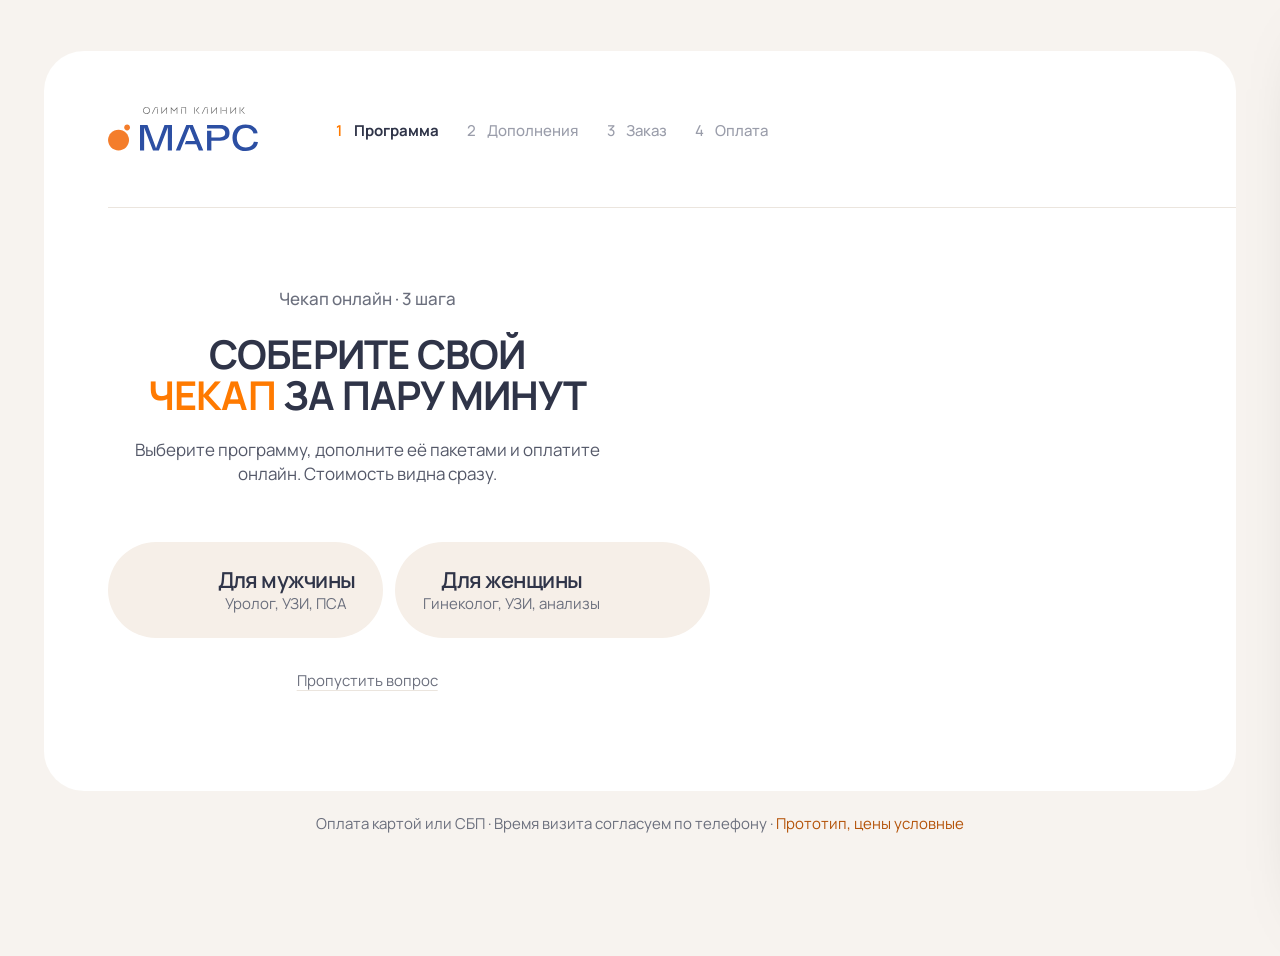
==== index.html @ d8d96d81 "Widen gap before the order block on later steps Co-Authored-By: Claude Opus 5.5 <noreply@anthropic.c" ====
<!doctype html>
<html lang="ru">
<head>
<meta charset="utf-8">
<meta name="viewport" content="width=device-width, initial-scale=1, viewport-fit=cover">
<title>Конструктор чекапа · v2</title>
<link rel="icon" type="image/png" sizes="96x96" href="[data-uri]">
<link rel="preconnect" href="https://fonts.googleapis.com">
<link rel="stylesheet" href="https://fonts.googleapis.com/css2?family=Manrope:wght@400;500;600;700;800&family=JetBrains+Mono:wght@400;600&display=swap">
<style>
/* v2 — по макету Figma «Mars clinic» (node 2-894): кремовый фон, белые карточки, navy-остров заказа, оранжевый акцент.
   Всё выровнено по одной сетке: общий левый край у заголовка, карточек и логотипа; общая ось у текста и кнопок на интро. */
:root{
  --bg:#f7f3ef; --card:#ffffff; --cream:#f6efe8; --cream-2:#efe6dc;
  --hover-shadow:0 30px 70px -18px rgba(150,96,52,.14),0 8px 24px -12px rgba(150,96,52,.08);
  --ink:#2f3448; --muted:#6b6f7d; --faint:#9a9daa; --line:#ebe5de;
  --navy:#203f8c; --navy-2:#18326f; --blue:#2c4fa3;
  --orange:#ff7a00; --orange-2:#ff9230;
  --ok:#00a69c; --ok-soft:#e5f6f5; --warn:#b45309; --warn-soft:#fff1e5; --err:#e84355;
  --f-ui:Gilroy,"Manrope",system-ui,-apple-system,"Segoe UI",Roboto,sans-serif;
  --f-mono:"JetBrains Mono",ui-monospace,Menlo,monospace;
  --gut:clamp(16px,3.4vw,56px);   /* внешнее поле страницы */
  --pad:clamp(20px,2.4vw,40px);   /* внутреннее поле карточек */
  --gap:18px;                     /* расстояние между карточками */
  --r:28px; --r-lg:40px;
  --spring:cubic-bezier(.32,1.42,.52,1); --ease:cubic-bezier(.2,.8,.2,1);
  color-scheme:light;
}
*{box-sizing:border-box}
html,body{margin:0}
body{background:var(--bg);color:var(--ink);font-family:var(--f-ui);font-size:16px;line-height:1.5;-webkit-font-smoothing:antialiased}
button{font:inherit;color:inherit;cursor:pointer}
:focus-visible{outline:2px solid var(--orange);outline-offset:2px}
h1,h2,h3,h4{margin:0;text-wrap:balance}
.mono{font-variant-numeric:tabular-nums;font-weight:600}

.wrap{max-width:calc(1600px + 2 * var(--gut));margin:0 auto;padding:clamp(28px,4vw,72px) max(var(--gut),env(safe-area-inset-right,0px)) 120px max(var(--gut),env(safe-area-inset-left,0px))}

/* ---------- logo ---------- */
.logo{display:inline-flex;flex-direction:column;gap:6px;width:150px;flex:none}
.logo-word{width:102px;margin-left:35px;display:block}
.logo-mars{width:150px;display:block}
.logo .lw{fill:#595959}.logo .lb{fill:var(--blue)}

/* ---------- stepper ---------- */
.stepper{display:flex;align-items:center;gap:6px;flex-wrap:wrap}
.st{display:flex;align-items:center;gap:10px;height:40px;padding:0 16px;border-radius:999px;font-size:15px;color:var(--faint);font-weight:500;white-space:nowrap;transition:background .3s,color .3s}
.st b{font-weight:500;min-width:10px;text-align:center;display:grid;place-items:center}
.st b svg{width:13px;height:13px;color:var(--ok)}
.st.done{color:var(--muted)}
.st.cur{color:var(--ink);font-weight:700;background:var(--card)}
.st.cur b{color:var(--orange);font-weight:600}

/* ---------- page head (шаги 1–4) ---------- */
.phead{display:grid;grid-template-columns:minmax(0,1fr) auto;align-items:center;gap:20px 32px;margin-bottom:clamp(28px,3.4vw,64px)}
.phead h2{font-size:clamp(28px,2.6vw,42px);line-height:1.1;font-weight:700;letter-spacing:-.03em}
.phead p{margin:10px 0 0;color:var(--muted);font-size:17px}
.page-foot{margin-top:clamp(40px,4vw,72px)}
body.intro #flowHead,body.intro .page-foot{display:none}
@media (max-width:860px){ .phead{grid-template-columns:minmax(0,1fr)} .phead .stepper{order:-1;position:relative;flex-wrap:nowrap;overflow-x:auto;scrollbar-width:none;-webkit-overflow-scrolling:touch;margin-inline:calc(-1 * var(--gut));padding-inline:var(--gut)} .phead .stepper::-webkit-scrollbar{display:none} .phead .st{flex:none} }

/* ---------- layout ---------- */
.grid{display:grid;grid-template-columns:minmax(0,1fr) clamp(330px,24vw,413px);gap:var(--gap);align-items:stretch}
@media (min-width:1101px){ body:not(.s1) .grid{column-gap:clamp(40px,3.4vw,64px)} }
.grid.solo{grid-template-columns:minmax(0,1fr)}
.grid.solo .aside{display:none}
.stage{min-width:0}
.view{animation:viewIn .5s var(--ease) both}
@keyframes viewIn{from{opacity:0;transform:translateY(10px);filter:blur(6px)}to{opacity:1;transform:none;filter:none}}
@media (max-width:1100px){ .grid{grid-template-columns:minmax(0,1fr)} .aside{display:none} }

/* ================= INTRO ================= */
.hero{position:relative;background:var(--card);border-radius:var(--r-lg);min-height:clamp(620px,calc(100svh - 160px),800px);display:grid;grid-template-rows:auto 1fr;isolation:isolate}
.hero-head{position:relative;z-index:1;display:flex;align-items:center;gap:clamp(32px,5vw,96px);padding:56px var(--pad-x) 52px;--pad-x:clamp(24px,5vw,80px)}
.hero-head::after{content:"";position:absolute;left:var(--pad-x);right:0;bottom:0;height:1px;background:var(--line)}
.hero-head .stepper{gap:4px}
.hero-head .st{padding:0 12px;height:34px}
.hero-head .st.cur{background:none}
.hero-body{position:relative;z-index:3;display:grid;grid-template-columns:minmax(0,46%) 1fr;padding:0 0 0 clamp(24px,5vw,80px)}
.hero-copy{display:flex;flex-direction:column;align-items:center;justify-content:center;text-align:center;gap:22px;padding:48px 0 64px}
.eyebrow{color:var(--muted);font-size:17px;font-weight:500}
.h1{font-size:clamp(34px,3.1vw,54px);line-height:1.04;font-weight:700;letter-spacing:-.02em;text-transform:uppercase}
.h1 em{font-style:normal;color:var(--orange)}
.lead{margin:0;color:var(--ink);opacity:.82;font-size:clamp(17px,1.2vw,21px);line-height:1.4;max-width:30em}
.pick{display:grid;grid-template-columns:1fr 1fr;gap:12px;width:100%;max-width:672px;margin-top:34px}
.who-btn{position:relative;height:96px;border:0;border-radius:999px;background:var(--cream);display:grid;align-items:center;overflow:visible;isolation:isolate;transition:background .3s var(--ease),transform .45s var(--spring),box-shadow .3s}
.who-btn .t{display:flex;flex-direction:column;align-items:center;line-height:1.2}
.who-btn .t b{font-size:22px;font-weight:600;letter-spacing:-.025em;line-height:25px;white-space:nowrap}
.who-btn .t small{font-size:15px;color:var(--muted);margin-top:2px;white-space:nowrap}
/* иконка одного размера и на одной высоте в обеих кнопках, зеркально по краям */
.who-btn .icw{position:absolute;inset:0;overflow:hidden;border-radius:inherit;pointer-events:none;z-index:1}
.who-btn .ic{position:absolute;display:flex;align-items:center;justify-content:center;pointer-events:none;z-index:1;transition:transform .5s var(--spring)}
.who-btn .rot{flex:none;display:block}
.who-btn .crop{display:block;position:relative;overflow:hidden}
.who-btn .crop img{position:absolute;max-width:none;display:block}
/* геометрия 1:1 из Figma (кнопка 330×96) */
.who-m .ic{left:-10px;top:9px;width:127.47px;height:153.63px}
.who-m .rot{transform:rotate(-11.18deg)}
.who-m .crop{width:103px;height:136.25px}
.who-m .crop img{left:-44.49%;top:-21.09%;width:185.07%;height:139.91%}
.who-f .ic{right:8.6px;top:-55px;width:118.4px;height:146.64px}
.who-f .rot{transform:rotate(-20.31deg)}
.who-f .crop{width:79.23px;height:127.04px}
.who-f .crop img{inset:0;width:100%;height:100%}
.who-m{grid-template-columns:110px 1fr;padding:0 28px 0 0}

.who-m .t{grid-column:2}
.who-f{grid-template-columns:1fr 110px;padding:0 0 0 28px}

.who-f .t{grid-column:1}
.who-btn:hover{background:var(--cream-2);transform:translateY(-2px);box-shadow:var(--hover-shadow)}
.who-m:hover .ic{transform:translateY(-4px) rotate(6deg)}
.who-f:hover .ic{transform:translateY(-4px) rotate(-6deg)}
.who-btn:active{transform:scale(.98)}
.skip{margin-top:6px;background:none;border:0;color:var(--muted);font-size:15px;text-decoration:underline;text-decoration-color:var(--line);text-underline-offset:4px;padding:4px}
.skip:hover{color:var(--ink)}
/* фото: прижато к правому и нижнему краю карточки, голова выходит за верхний край */
.hero-ph{position:absolute;z-index:2;right:0;bottom:0;top:-16%;width:57%;overflow:hidden;border-bottom-right-radius:var(--r-lg);pointer-events:none}
.hero-ph img{position:absolute;right:0;bottom:-2%;width:100%;max-width:none;aspect-ratio:1;object-fit:cover;object-position:right bottom}
.hero-facts{margin:22px 0 0;text-align:center;color:var(--muted);font-size:15px}
.hero-facts .pr{color:var(--warn)}
@media (max-width:1100px){
  .hero{min-height:0;grid-template-rows:auto auto auto;margin-top:0}
  .hero-head{flex-wrap:wrap;gap:16px 32px;padding-block:32px 28px}
  .hero-body{grid-template-columns:minmax(0,1fr);padding:0 clamp(16px,4vw,48px)}
  .hero-copy{padding:36px 0 32px}
  .hero-ph{position:relative;top:auto;width:100%;height:auto;margin-top:calc(min(100%,640px) * -.085);display:flex;justify-content:center;border-radius:0 0 var(--r-lg) var(--r-lg)}
  .hero-ph img{position:static;display:block;width:min(100%,640px)}
}
@media (max-width:640px){
  .hero{border-radius:28px}
  .hero-head{justify-content:center}
  .hero-head .stepper{display:none}
  .hero-head::after{right:var(--pad-x)}
  .pick{grid-template-columns:1fr;margin-top:18px}
  .who-btn{height:80px}
  .who-m{grid-template-columns:90px 1fr}.who-f{grid-template-columns:1fr 90px}
}

/* ================= PROGRAMS ================= */
/* subgrid: название, цена, шкала, счётчики, список и ссылка стоят на одной линии во всех трёх карточках */
.cards{display:grid;grid-template-columns:repeat(3,minmax(0,1fr));column-gap:var(--gap);row-gap:0}
.pcard{position:relative;grid-row:span 6;display:grid;grid-template-rows:subgrid;background:var(--card);border-radius:var(--r);padding:var(--pad);border:2px solid transparent;cursor:pointer;transition:border-color .25s,box-shadow .3s,transform .4s var(--spring)}
.pcard:hover{box-shadow:var(--hover-shadow)}
.pcard.sel{border-color:var(--navy)}
.pcard h3{font-size:24px;font-weight:700;letter-spacing:-.02em;line-height:1.2}
.pcard .desc{margin:6px 0 0;color:var(--muted);font-size:15px;line-height:1.5}
.price{padding-top:30px;font-variant-numeric:tabular-nums;font-weight:700;font-size:clamp(28px,2.1vw,36px);letter-spacing:-.02em;line-height:1.1;align-self:end}
.meter{margin-top:18px;height:2px;background:var(--line);border-radius:2px;overflow:hidden}
.meter i{display:block;height:100%;background:var(--orange);transition:width .8s var(--spring)}
.counts{margin:16px 0 0;color:var(--muted);font-size:15px}
.counts b{color:var(--ink);font-weight:700}
.hl{list-style:none;margin:26px 0 0;padding:22px 0 0;border-top:1px dashed var(--line);display:grid;gap:8px;align-content:start;font-size:15.5px}
.hl .plus{color:var(--muted);font-size:14px}
/* вход карточек программ: текст со стаггером, линия рисуется слева направо; только при переходе на шаг (.view) */
@media (prefers-reduced-motion:no-preference){
  .view .pcard{--c:0}
  .view .pcard:nth-child(2){--c:1}
  .view .pcard:nth-child(3){--c:2}
  .view .pcard .p-top{--d:0}
  .view .pcard .price{--d:1}
  .view .pcard .meter{--d:2}
  .view .pcard .counts{--d:4}
  .view .pcard .hl{--d:5}
  .view .pcard .hl li:nth-child(1){--d:6}
  .view .pcard .hl li:nth-child(2){--d:7}
  .view .pcard .hl li:nth-child(3){--d:8}
  .view .pcard .hl li:nth-child(4){--d:9}
  .view .pcard .hl li:nth-child(5){--d:10}
  .view .pcard .hl li:nth-child(6){--d:11}
  .view .pcard .p-link{--d:12}
  .view .pcard :is(.p-top,.price,.counts,.hl li,.p-link){animation:cardText .55s var(--ease) backwards;animation-delay:calc(140ms + var(--c) * 100ms + var(--d) * 55ms)}
  .view .pcard .meter{animation:lineScan .9s cubic-bezier(.65,0,.2,1) backwards;animation-delay:calc(140ms + var(--c) * 100ms + var(--d) * 55ms)}
  .view .pcard .hl{animation:hlLine .5s linear backwards;animation-delay:calc(140ms + var(--c) * 100ms + var(--d) * 55ms)}
}
@media (prefers-reduced-motion:no-preference) and (max-width:860px){ .view .pcard:nth-child(n){--c:0} }
@keyframes cardText{from{opacity:0;transform:translateY(8px)}}
@keyframes lineScan{from{clip-path:inset(0 100% 0 0)}to{clip-path:inset(0 0 0 0)}}
@keyframes hlLine{from{border-top-color:transparent}}
.p-link{justify-self:start;margin-top:26px;display:inline-flex;align-items:center;gap:10px;border:0;background:none;padding:4px 0;font-size:16px;font-weight:700;color:var(--blue)}
.p-link svg{width:18px;height:18px;transition:transform .35s var(--spring)}
.p-link:hover svg{transform:translateX(4px)}
@media (max-width:860px){ .cards{grid-template-columns:minmax(0,1fr);row-gap:var(--gap)} .pcard{grid-row:auto;grid-template-rows:none} }

/* ---------- compare (мобильная версия) ---------- */
.compare{margin-top:var(--gap);background:var(--card);border-radius:var(--r);overflow:hidden}
.compare summary{list-style:none;cursor:pointer;padding:18px var(--pad);display:flex;justify-content:space-between;align-items:center;font-weight:700}
.compare summary::-webkit-details-marker{display:none}
.compare summary svg{width:18px;height:18px;transition:transform .3s var(--ease)}
.compare[open] summary svg{transform:rotate(180deg)}
.cmp-tools,.cmp-toggle{padding:0 var(--pad) 12px;display:flex;gap:8px;align-items:center;font-size:15px;color:var(--muted)}
.cmp-toggle{padding:0;margin:14px 0}
.tbl-wrap{overflow:auto;max-height:520px;border-top:1px solid var(--line)}
.sheet-tbl{max-height:none;border:0}
table{border-collapse:collapse;width:100%;font-size:15px;min-width:520px}
th,td{padding:9px 12px;border-bottom:1px solid var(--line);text-align:center}
th:first-child,td:first-child{text-align:left}
thead th{position:sticky;top:0;background:var(--card);z-index:1;font-weight:700}
td.g{background:var(--bg);font-weight:700;font-size:12.5px;letter-spacing:.08em;text-transform:uppercase;color:var(--muted)}
.yes{color:var(--ok)}.no{color:var(--line)}.yes svg{width:16px;height:16px}
@media (min-width:1101px){ #cmp{display:none} }

/* ---------- buttons ---------- */
.btn{display:inline-flex;align-items:center;justify-content:center;gap:10px;white-space:nowrap;border-radius:999px;border:1px solid var(--line);background:var(--card);color:var(--ink);padding:12px 20px;font-weight:600;font-size:16px;transition:transform .3s var(--spring),background .2s,opacity .2s,border-color .2s}
.btn:active{transform:scale(.97)}
.btn svg{width:16px;height:16px}
.btn-dark{background:var(--orange);border-color:var(--orange);color:#fff}
.btn-dark:hover{background:var(--orange-2);border-color:var(--orange-2)}
.btn-lg{padding:8px 8px 8px 28px;min-height:64px;font-size:17px;justify-content:space-between}
.btn-lg svg{width:34px;height:34px;padding:9px;border-radius:50%;background:rgba(255,255,255,.2)}
.btn-ghost{background:transparent;border-color:transparent;color:var(--muted)}
.btn[disabled],.btn[disabled]:hover,.btn[aria-disabled="true"],.btn[aria-disabled="true"]:hover{background:var(--line);border-color:var(--line);color:var(--faint);cursor:not-allowed;transform:none;box-shadow:none}
.btn-lg[disabled] svg,.btn-lg[aria-disabled="true"] svg{background:rgba(47,52,72,.07)}
.nav-hint{display:flex;align-items:flex-start;gap:10px;margin:28px 0 -12px;font-size:15px;font-weight:600;line-height:1.35;color:var(--ink)}
.nav-hint::before{content:"!";flex:none;width:20px;height:20px;border-radius:50%;background:var(--orange);color:#fff;font-size:13px;font-weight:700;line-height:1;display:grid;place-items:center}
.nav{display:flex;justify-content:space-between;align-items:center;gap:10px;margin-top:28px;flex-wrap:wrap}
.nav .hint{color:var(--muted);font-size:15px}
.nav.docked{display:none}

/* ================= ISLAND (Ваш заказ) ================= */
.aside{min-width:0}
.aside-in{transition:top .42s cubic-bezier(.2,.8,.2,1);position:sticky;top:20px;display:flex;flex-direction:column;gap:var(--gap)}
body.s1 .aside-in{height:100%}
.aside-note:empty{display:none}
.aside-note .resolve{margin-top:0}
.island{position:relative;display:flex;flex-direction:column;background:linear-gradient(170deg,#24479a,var(--navy) 55%,var(--navy-2));color:#fff;border-radius:var(--r);padding:var(--pad) 0 0;min-height:100%;overflow:hidden}
body:not(.s1) .island{min-height:0}
.island > *{padding-inline:var(--pad)}
.island h4{font-size:14px;letter-spacing:.08em;text-transform:uppercase;font-weight:700;color:rgba(255,255,255,.88);display:flex;justify-content:space-between;margin-bottom:16px}
.island h4 span:last-child{color:rgba(255,255,255,.55);letter-spacing:0;text-transform:none;font-weight:500}
.lines{display:grid;gap:0;position:relative}
.line{display:flex;justify-content:space-between;gap:12px;padding:12px 0;border-bottom:1px solid rgba(255,255,255,.1);font-size:15.5px}
.line small{display:block;color:rgba(255,255,255,.6);font-size:13.5px}
.line .mono{white-space:nowrap}
@keyframes lineIn{from{opacity:0;transform:translateY(8px) scale(.97);filter:blur(4px)}to{opacity:1;transform:none;filter:none}}
.empty{background:rgba(255,255,255,.12);border-radius:14px;padding:14px 16px;font-size:15.5px;line-height:1.5}
.total{display:flex;justify-content:space-between;align-items:center;margin-top:26px}
.total>span:first-child{color:rgba(255,255,255,.7);font-size:15px}
.total .roll{font-size:32px}
.isl-note{margin-top:22px;font-size:13.5px;color:rgba(255,255,255,.66);line-height:1.5}
.isl-sp{flex:1;min-height:32px}
.isl-actions{display:grid;grid-template-columns:auto 1fr;gap:20px;padding-bottom:var(--pad)}
.isl-actions:empty{display:none}
.isl-hint:empty{display:none}
.isl-hint,.isl-actions{position:relative}
.isl-hint .nav-hint{margin:0 0 18px;color:#fff}
.isl-actions .btn[disabled],.isl-actions .btn[disabled]:hover,.isl-actions .btn[aria-disabled="true"],.isl-actions .btn[aria-disabled="true"]:hover{background:rgba(255,255,255,.12);border-color:transparent;color:rgba(255,255,255,.55)}
.isl-actions .btn[disabled] svg,.isl-actions .btn[aria-disabled="true"] svg{background:rgba(255,255,255,.1)}
.isl-actions .btn{min-height:64px}
.isl-actions .btn-ghost{grid-column:1;grid-row:1;border:1px solid rgba(255,255,255,.4);color:#fff;padding:0 24px}
.isl-actions .btn-ghost:hover{background:rgba(255,255,255,.08)}
.isl-actions .btn-dark{grid-column:2;grid-row:1;padding:8px 10px 8px 30px}
.isl-actions .btn-dark:only-child{grid-column:1 / -1}
.isl-foot{border-top:1px solid rgba(255,255,255,.14);padding-block:22px 26px}
.isl-foot:empty{display:none}
.isl-foot button{background:none;border:0;padding:0;color:#fff;font-size:16px;font-weight:500;display:inline-flex;gap:10px;align-items:center}
.isl-foot svg{width:16px;height:16px;transition:transform .35s var(--spring)}
.isl-foot button:hover svg{transform:translateX(4px)}

.roll{display:inline-flex;font-variant-numeric:tabular-nums;font-weight:700;letter-spacing:-.02em;line-height:1}

/* ================= ADDONS ================= */
.levelbar{display:flex;align-items:center;gap:14px;flex-wrap:wrap}
.levelbar .lbl{font-size:15px;color:var(--muted)}
.seg{position:relative;display:inline-grid;grid-auto-flow:column;grid-auto-columns:1fr;background:var(--card);border-radius:999px;padding:4px;max-width:100%}
.seg button{border:0;background:none;padding:9px 18px;border-radius:999px;font-size:15.5px;font-weight:600;color:var(--muted);white-space:nowrap}
.seg-ink{position:absolute;inset:4px;display:grid;grid-auto-flow:column;grid-auto-columns:1fr;background:var(--navy);border-radius:999px;pointer-events:none;transition:clip-path .55s var(--spring)}
.seg-ink span{display:grid;place-items:center;padding:9px 18px;font-size:15.5px;font-weight:600;color:#fff;white-space:nowrap}
@media (max-width:440px){ .seg button,.seg-ink span{padding:8px 10px;font-size:14.5px} }
.block{margin-top:34px}
.block-h{display:flex;justify-content:space-between;align-items:baseline;gap:10px;margin-bottom:14px;flex-wrap:wrap}
.block-h h3{font-size:20px;font-weight:700}
.block-h span{font-size:15px;color:var(--muted)}
.acards{display:grid;grid-template-columns:repeat(auto-fit,minmax(min(100%,240px),1fr));gap:var(--gap)}
.acards.g2{grid-template-columns:repeat(auto-fit,minmax(min(100%,340px),1fr))}
.acard{position:relative;text-align:left;background:var(--card);border:2px solid transparent;border-radius:var(--r);padding:24px;display:flex;flex-direction:column;gap:12px;cursor:pointer;transition:border-color .25s,box-shadow .3s}
.acard:hover{box-shadow:var(--hover-shadow)}
.acard.on{border-color:var(--navy)}
.acard b{font-size:18px;display:block;padding-right:52px}
.acard p{margin:4px 0 0;color:var(--muted);font-size:15px}
.acard .ic{width:44px;height:44px;border-radius:50%;background:var(--cream);display:grid;place-items:center;color:var(--orange)}
.acard .ic svg{width:20px;height:20px}
.acard .foot{display:flex;justify-content:space-between;align-items:center;gap:8px;margin-top:auto;padding-top:8px}
.acard .ap{font-variant-numeric:tabular-nums;font-weight:700;font-size:18px}
.acard .ap.muted{color:var(--muted);font-weight:500;font-size:14px}
.linkish{background:none;border:0;padding:0;color:var(--blue);font-weight:600;font-size:15px}
.linkish:hover{text-decoration:underline;text-underline-offset:3px}
.sw{position:absolute;top:24px;right:24px;width:44px;height:26px;border-radius:999px;background:var(--line);transition:background .25s}
.sw::after{content:"";position:absolute;top:3px;left:3px;width:20px;height:20px;border-radius:50%;background:#fff;box-shadow:0 1px 3px rgba(0,0,0,.25);transition:transform .45s var(--spring)}
.on .sw{background:var(--navy)}.on .sw::after{transform:translateX(18px)}
.radio{position:absolute;top:24px;right:24px;width:24px;height:24px;border-radius:50%;border:1.5px solid var(--line);background:#fff;transition:all .3s var(--spring)}
.on .radio{border:7px solid var(--navy)}
.pcard .radio{top:calc(var(--pad) + 2px);right:var(--pad)}
.pcard.sel .radio{border:7px solid var(--navy)}
.pcard:hover:not(.sel) .radio{border-color:var(--navy)}
.pcard .p-top{padding-right:36px}
.acard.photo{padding:0;overflow:hidden;flex-direction:row;align-items:stretch;gap:0}
.acard.photo .ph{flex:none;width:36%;min-height:200px;position:relative;overflow:hidden;background:radial-gradient(80% 80% at 50% 100%,#fbe0c9,var(--cream))}
.acard.photo .ph img{position:absolute;inset:0;width:100%;height:100%;object-fit:cover;object-position:center 22%;transition:transform .8s var(--ease)}
.acard.photo.on .ph img{transform:scale(1.05)}
.acard.photo .bd{position:relative;display:flex;flex-direction:column;gap:12px;padding:24px;min-width:0;flex:1}
.more{margin-top:12px}
.resolve{margin-top:var(--gap);border-radius:20px;padding:16px 20px;font-size:15.5px;background:var(--card)}
.resolve.pop{animation:viewIn .45s var(--ease) both}
.resolve svg{display:none}
.resolve.bad{background:var(--warn-soft)}
.resolve.flash{animation:resolveFlash 1.5s var(--ease)}
@keyframes resolveFlash{0%{box-shadow:0 0 0 0 rgba(255,122,0,0);background:var(--warn-soft)}18%{box-shadow:0 0 0 4px rgba(255,122,0,.6);background:#ffe0c2}55%{box-shadow:0 0 0 4px rgba(255,122,0,.35);background:#ffe9d4}100%{box-shadow:0 0 0 0 rgba(255,122,0,0);background:var(--warn-soft)}}
.resolve .acts{display:flex;gap:8px;flex-wrap:wrap;margin-top:12px}
.resolve .btn{padding:8px 14px;font-size:15px}

/* ================= ORDER ================= */
.order{display:grid;gap:10px}
.oline{background:var(--card);border-radius:20px}
.oline summary{list-style:none;cursor:pointer;display:flex;justify-content:space-between;gap:12px;padding:18px 24px;align-items:center;font-weight:600}
.oline summary::-webkit-details-marker{display:none}
.oline summary small{display:block;color:var(--muted);font-size:14px;font-weight:400}
.oline .mono{white-space:nowrap}
.oline .b{padding:0 24px 18px;columns:2 220px;column-gap:24px;font-size:15px;color:var(--muted)}
.oline .b div{break-inside:avoid;padding:3px 0}
.sum-row{display:flex;justify-content:space-between;align-items:center;gap:10px;margin-top:14px;flex-wrap:wrap}
.sum-row .price{padding:0}
.form{margin-top:30px;display:grid;grid-template-columns:repeat(3,minmax(0,1fr));gap:var(--gap)}
@media (max-width:760px){ .form{grid-template-columns:minmax(0,1fr)} }
.fld{display:flex;flex-direction:column;gap:8px;font-size:15px;color:var(--muted)}
.fld input{font:inherit;font-size:17px;color:var(--ink);background:var(--card);border:1px solid transparent;border-radius:16px;padding:15px 18px;transition:border-color .2s,box-shadow .2s}
.fld input:focus{outline:none;border-color:var(--navy);box-shadow:0 0 0 4px rgba(32,63,140,.12)}
.fld.err input{border-color:var(--err)}
.fld .e{color:var(--err);font-size:13.5px;min-height:16px}
.consents{display:grid;gap:10px;margin-top:6px;font-size:15.5px;color:var(--muted)}
.consents label{display:flex;gap:10px;align-items:flex-start;cursor:pointer}
.consents input{width:18px;height:18px;accent-color:var(--orange);margin-top:2px;flex:none}
.consents a{color:var(--blue)}
.notice{margin-top:16px;font-size:15px;color:var(--muted)}
.notice svg{display:none}
.pay-btn{width:100%;max-width:560px;margin-top:26px;font-size:18px;font-weight:600}
.pay-btn .pay-ic{width:48px;height:48px;border-radius:50%;background:rgba(255,255,255,.2);display:grid;place-items:center;flex:none;transition:background .3s}
.pay-btn .pay-ic svg{width:20px;height:20px;padding:0;background:none}
.pay-btn.locked{opacity:.55}
.pay-btn.busy{pointer-events:none}
.pay-btn.done{background:var(--ok);border-color:var(--ok)}
.spin{width:20px;height:20px;border-radius:50%;border:2.5px solid rgba(255,255,255,.35);border-top-color:#fff;animation:sp .8s linear infinite}
@keyframes sp{to{transform:rotate(360deg)}}
.shake{animation:shake .4s}
@keyframes shake{20%,60%{transform:translateX(-6px)}40%,80%{transform:translateX(6px)}}

/* ================= RESULT ================= */
.res{display:grid;grid-template-columns:minmax(0,1fr) 320px;gap:30px;align-items:start;background:var(--card);border-radius:var(--r);padding:var(--pad)}
@media (max-width:760px){ .res{grid-template-columns:minmax(0,1fr)} }
.res .h2{font-size:clamp(26px,2.2vw,34px);font-weight:700;letter-spacing:-.02em;line-height:1.15}
.res .lead{font-size:17px;margin-top:10px}
.demo{display:flex;gap:10px;align-items:center;flex-wrap:wrap;margin-bottom:var(--gap);font-size:14px;color:var(--muted)}
.status{display:inline-flex;gap:8px;align-items:center;font-size:15px;font-weight:700}
.status.ok{color:var(--ok)}.status.wait{color:var(--ink)}.status.bad{color:var(--orange)}
.status svg{width:16px;height:16px}
.draw path{stroke-dasharray:30;stroke-dashoffset:30;animation:draw .6s .2s var(--ease) forwards}
@keyframes draw{to{stroke-dashoffset:0}}
.steps-after{list-style:none;padding:0;margin:22px 0 0;display:grid;gap:12px}
.steps-after li{display:flex;gap:12px;font-size:16px}
.steps-after li b{flex:none;width:28px;height:28px;border-radius:50%;background:var(--cream);color:var(--orange);display:grid;place-items:center;font-size:13.5px}
.printer{width:100%;max-width:300px;margin:0 auto;position:relative}
.housing{position:relative;z-index:2;height:60px;border-radius:20px 20px 14px 14px;background:var(--bg);display:flex;justify-content:space-between;align-items:center;padding:0 16px;font-size:13.5px}
.housing b{font-family:var(--f-mono);letter-spacing:.2em;font-size:13px}
.housing span{color:var(--muted);display:flex;gap:6px;align-items:center}
.housing span i{width:7px;height:7px;border-radius:50%;background:var(--ok)}
.housing.busy span i{background:var(--orange);animation:blink .6s infinite}
@keyframes blink{50%{opacity:.3}}
.housing::after{content:"";position:absolute;left:26px;right:26px;bottom:8px;height:5px;border-radius:5px;background:var(--navy)}
.feed{position:relative;z-index:1;margin:-12px auto 0;width:252px;overflow:hidden;padding-bottom:20px}
.paper{background:#fff;color:var(--ink);font-family:var(--f-mono);font-size:11.5px;line-height:16px;padding:22px 16px 26px;filter:drop-shadow(0 8px 10px rgba(0,0,0,.14));-webkit-mask:conic-gradient(from -45deg at bottom,#0000,#000 1deg 89deg,#0000 90deg) 50%/10px 100%;mask:conic-gradient(from -45deg at bottom,#0000,#000 1deg 89deg,#0000 90deg) 50%/10px 100%}
.paper .c{text-align:center}.paper .m{font-weight:600;letter-spacing:.2em;font-size:12.5px}.paper .dim{color:#7a7a82}
.paper .r{display:flex;justify-content:space-between;gap:8px}.paper .tot{font-size:13.5px;font-weight:600}
.paper .bar{display:flex;gap:1px;height:30px;justify-content:center;margin:10px 0 6px}.paper .bar i{background:var(--ink);display:block}
.reprint{display:block;margin:6px auto 0}
.loader{width:56px;height:56px;margin:10px 0 18px;position:relative}
.loader i{position:absolute;inset:0;border-radius:50%;border:3px solid var(--line);border-top-color:var(--orange);animation:sp 1s linear infinite}
.loader i:nth-child(2){inset:10px;border-top-color:var(--navy);animation-duration:1.6s;animation-direction:reverse}

/* ================= overlays ================= */
.mbar{position:fixed;left:0;right:0;bottom:0;padding:0 max(12px,env(safe-area-inset-right,0px)) calc(12px + env(safe-area-inset-bottom,0px)) max(12px,env(safe-area-inset-left,0px));z-index:20;display:none;pointer-events:none}
@media (max-width:1100px){ .mbar.show{display:block} }
.mbar-in{pointer-events:auto;max-width:560px;margin:0 auto;background:linear-gradient(170deg,#24479a,var(--navy));color:#fff;border-radius:24px;box-shadow:0 20px 50px -20px rgba(14,36,87,.7);overflow:hidden}
.mbar-head{width:100%;background:none;border:0;display:flex;align-items:center;justify-content:space-between;gap:10px;padding:14px 20px;color:inherit}
.mbar-head .lft{display:flex;align-items:center;gap:10px;font-size:16px}
.badge{min-width:22px;height:22px;padding:0 6px;border-radius:999px;background:var(--orange);color:#fff;font-size:13.5px;font-weight:600;display:grid;place-items:center}
.mbar-head .roll{font-size:22px}
.mbar-head svg{width:18px;height:18px;transition:transform .35s var(--ease)}
.mbar.open .mbar-head svg{transform:rotate(180deg)}
.mbar-body{display:grid;grid-template-rows:0fr;transition:grid-template-rows .45s var(--ease)}
.mbar.open .mbar-body{grid-template-rows:1fr}
.mbar-body>div{overflow:hidden}
.mbar-body .lines{padding:0 20px 14px}
.toast{position:fixed;left:50%;top:calc(14px + env(safe-area-inset-top,0px));transform:translateX(-50%) translateY(-20px) scale(.9);opacity:0;background:var(--navy);color:#fff;padding:10px 18px 10px 12px;border-radius:999px;font-size:15px;display:flex;gap:10px;align-items:center;z-index:50;transition:all .5s var(--spring);pointer-events:none;max-width:calc(100% - 32px);box-shadow:0 14px 40px -14px rgba(0,0,0,.5)}
.toast.show{transform:translateX(-50%);opacity:1}
.toast{width:max-content;max-width:calc(100vw - 32px);line-height:1.35}
@media (max-width:640px){ .toast{border-radius:22px;padding:12px 18px 12px 14px;font-size:14.5px} }
.toast i{width:22px;height:22px;border-radius:50%;background:var(--orange);display:grid;place-items:center;flex:none}
.toast svg{width:13px;height:13px;color:#fff}
.backdrop{position:fixed;inset:0;background:rgba(20,24,40,.4);backdrop-filter:blur(3px);opacity:0;pointer-events:none;transition:opacity .3s;z-index:40}
.backdrop.show{opacity:1;pointer-events:auto}
.sheet{position:fixed;z-index:41;background:var(--card);display:flex;flex-direction:column;transition:transform .5s var(--spring);top:12px;right:12px;bottom:12px;width:min(460px,calc(100% - 24px));border-radius:28px;transform:translateX(110%);box-shadow:0 30px 80px -20px rgba(0,0,0,.4)}
.sheet.wide{width:min(840px,calc(100% - 24px))}
.sheet.show{transform:none}
@media (max-width:640px){ .sheet,.sheet.wide{top:auto;left:0;right:0;bottom:0;width:100%;max-height:86vh;border-radius:24px 24px 0 0;transform:translateY(105%);padding-bottom:env(safe-area-inset-bottom,0px)} .sheet.show{transform:none} }
.sheet-h{padding:24px 24px 14px;display:flex;justify-content:space-between;gap:12px;align-items:flex-start;border-bottom:1px solid var(--line)}
.sheet-h h3{font-size:21px;font-weight:700}
.sheet-h p{margin:4px 0 0;color:var(--muted);font-size:15px}
.x{width:36px;height:36px;flex:none;border-radius:50%;border:0;background:var(--bg);display:grid;place-items:center}
.x svg{width:16px;height:16px}
.sheet-b{overflow-y:auto;padding:8px 24px 24px}
.grp{margin-top:16px}
.grp h5{margin:0 0 6px;font-size:12.5px;letter-spacing:.08em;text-transform:uppercase;color:var(--muted)}
.grp ul{list-style:none;margin:0;padding:0}
.grp li{padding:9px 0;border-bottom:1px solid var(--line);font-size:15.5px}

@media (prefers-reduced-motion:reduce){*,*::before,*::after{animation-duration:.01ms!important;transition-duration:.12s!important}}
/* телефон: шрифты мельче, «Назад» и «Дальше» в одну строку */
@media (max-width:640px){
  .nav{flex-wrap:nowrap}
  .nav[style]{flex-wrap:wrap}
  .nav .btn{flex:none}
  .nav .btn-lg{flex:1;min-width:0}
  .btn{font-size:15px}
  .btn-lg{font-size:16px;min-height:56px}
  .h1{font-size:28px}
  .eyebrow{font-size:15px}
  .lead{font-size:15.5px}
  .who-btn .t b{font-size:18px;line-height:22px}
  .who-btn .t small{font-size:13.5px}
  .skip,.hero-facts{font-size:14px}
  .st{font-size:14px;height:36px}
  .phead h2{font-size:24px}
  .phead p{font-size:15px}
  .pcard h3{font-size:20px}
  .pcard .desc,.counts,.hl{font-size:14px}
  .hl .plus{font-size:13px}
  .p-link{font-size:15px}
  .price{font-size:24px;padding-top:20px}
  .levelbar .lbl{font-size:14px}
  .seg button,.seg-ink span{font-size:14px}
  .block-h h3{font-size:18px}
  .block-h span{font-size:13.5px}
  .acard b{font-size:16px}
  .acard p{font-size:14px}
  .acard .ap{font-size:16px}
  .acard .ap.muted{font-size:13px}
  .linkish{font-size:14px}
  .resolve{font-size:14px}
  .oline summary small{font-size:13px}
  .oline .b,.fld,.notice,.status,.res .lead{font-size:14px}
  .fld input{font-size:16px} /* меньше 16 — iOS приближает страницу при вводе */
  .consents{font-size:14px}
  .pay-btn{font-size:16px}
  .steps-after li{font-size:14.5px}
  .mbar-head .lft{font-size:15px}
  .mbar-head .roll{font-size:20px}
  .sheet-h h3{font-size:18px}
  .sheet-h p{font-size:14px}
  .grp li{font-size:14px}
}
</style>
</head>
<body>
<div class="wrap">
  <header class="phead" id="flowHead"><div id="phead"></div><nav class="stepper" id="stepper" aria-label="Шаги"></nav></header>
  <div class="grid">
    <main class="stage" id="stage" aria-live="polite"></main>
    <aside class="aside"><div class="aside-in"><div class="island" id="island"></div><div class="aside-note" id="asideNote"></div></div></aside>
  </div>
  <footer class="page-foot"><span class="logo" role="img" aria-label="Олимп Клиник МАРС"><svg class="logo-word" viewBox="0 0 180 13" fill="none" xmlns="http://www.w3.org/2000/svg" aria-hidden="true"><path d="M33.5441 0.427485H32.5V12.4454L41.3088 2.70962V12.0176H42.3526V0L33.5441 9.73578V0.427485Z" class="lw"/><path d="M49.0938 0V12.0176H50.1375V2.70962L54.8078 7.87137L59.4784 2.70962V12.0176H60.5222V0L54.8078 6.31547L49.0938 0Z" class="lw"/><path d="M6.13615 0.0439453C4.92253 0.0439432 3.73617 0.403821 2.72708 1.07807C1.71799 1.75232 0.931508 2.71067 0.467079 3.83191C0.00265106 4.95315 -0.118858 6.18693 0.117915 7.37723C0.354688 8.56753 0.93911 9.66088 1.79728 10.519C2.65544 11.3772 3.74881 11.9616 4.93911 12.1983C6.12942 12.4351 7.36319 12.3136 8.48443 11.8491C9.60566 11.3847 10.564 10.5982 11.2382 9.58906C11.9125 8.57996 12.2723 7.39359 12.2723 6.17997C12.2704 4.55316 11.6233 2.99353 10.4729 1.84321C9.32261 0.692892 7.76296 0.0458223 6.13615 0.0439453ZM6.13615 11.2723C5.129 11.2723 4.14447 10.9737 3.30706 10.4141C2.46964 9.85461 1.81695 9.05931 1.43152 8.12882C1.0461 7.19834 0.945251 6.17447 1.14173 5.18667C1.3382 4.19887 1.82318 3.29151 2.53533 2.57934C3.24749 1.86717 4.15483 1.38216 5.14263 1.18566C6.13042 0.989164 7.15431 1.09 8.0848 1.4754C9.01529 1.86081 9.8106 2.51347 10.3702 3.35087C10.9297 4.18827 11.2284 5.17281 11.2284 6.17996C11.2269 7.53006 10.6899 8.82442 9.73526 9.7791C8.78061 10.7338 7.48625 11.2708 6.13615 11.2724V11.2723Z" class="lw"/><path d="M25.7792 1.42439V0.379883H25.7209H21.1621L15.5801 12.0184H16.7378L21.8192 1.42366L25.7792 1.42439Z" class="lw"/><path d="M25.7802 2.46777H24.7363V12.0182H25.7802V2.46777Z" class="lw"/><path d="M67.2422 0.379883V1.42799H74.9497V12.0184H75.9935V0.379883H67.2422Z" class="lw"/><path d="M68.2861 2.4707H67.2422V12.0173H68.2861V2.4707Z" class="lw"/><path d="M91.7255 0.427734H90.6816V12.018H91.7255V0.427734Z" class="lw"/><path d="M138.167 0.427734H137.123V12.018H138.167V0.427734Z" class="lw"/><path d="M146.471 5.70124H139.338V6.74501H146.471V12.0182H147.515V0.427734H146.471V5.70124Z" class="lw"/><path d="M121.708 0.427496H120.664V12.4454L129.473 2.70963V12.0179H130.516V0L121.708 9.73616V0.427496Z" class="lw"/><path d="M155.464 0.427496H154.42V12.4454L163.228 2.70963V12.0179H164.272V0L155.464 9.73616V0.427496Z" class="lw"/><path d="M113.944 2.52344H112.9V12.0175H113.944V2.52344Z" class="lw"/><path d="M113.885 0.379883H109.327L103.744 12.0188H104.902L109.984 1.42366H113.885V0.379883Z" class="lw"/><path d="M99.2109 0.427734H97.8584L93.3496 5.89916V6.22282L98.562 12.0179H99.9732C98.4947 10.3928 95.5182 7.12111 94.5617 6.06939L99.2109 0.427734Z" class="lw"/><path d="M179.24 0.427734H177.888L173.379 5.89916V6.22282L178.591 12.0179H180.002C178.524 10.3928 175.548 7.12111 174.591 6.06939L179.24 0.427734Z" class="lw"/><path d="M171.753 0.427734H170.709V12.018H171.753V0.427734Z" class="lw"/></svg><svg class="logo-mars" viewBox="0 0 85 20" fill="none" xmlns="http://www.w3.org/2000/svg" aria-hidden="true">
<g clip-path="url(#mlogo)">
<path d="M32.006 2.29204H36.2673L36.239 16.7607H33.8889L33.903 3.57282L28.8348 16.7607H25.4937L20.4679 3.6432V16.7607H18.1178V2.29204H22.3791L27.2067 15.4236L32.006 2.29204Z" class="lb"/>
<path d="M48.0435 2.29204H44.3768L38.4308 16.7607H40.88L46.1606 3.4743L49.3035 11.3279H44.221L43.4849 13.1857H50.0538L51.4695 16.7607H53.9895L48.0435 2.29204Z" class="lb"/>
<path d="M67.4008 3.418C66.424 2.67205 65.1781 2.29204 63.635 2.29204H56.1317V4.29062H63.4227C64.3429 4.29062 65.0649 4.50174 65.5887 4.92398C66.1125 5.34621 66.3815 5.96549 66.3957 6.79589C66.3957 7.62629 66.1267 8.24557 65.5887 8.6678C65.0507 9.09004 64.3287 9.30116 63.4227 9.30116H58.5809V5.47289H56.1317V16.7607H58.5809V11.1871H63.6775C65.2489 11.1871 66.4948 10.8353 67.4433 10.1175C68.3918 9.41375 68.859 8.30187 68.859 6.79589C68.859 5.28992 68.3777 4.16395 67.4008 3.418Z" class="lb"/>
<path d="M70.5456 9.52651C70.5456 7.27458 71.1968 5.47304 72.4851 4.09374C73.7734 2.71443 75.5997 2.03885 77.9356 2.03885C79.8327 2.03885 81.3899 2.47516 82.6075 3.34779C83.7967 4.17818 84.5895 5.45896 84.8018 6.89457L82.4517 7.06346C82.2677 6.14862 81.7156 5.36044 80.9369 4.86784C80.1016 4.30485 79.1107 4.02336 77.9498 4.02336C76.35 4.02336 75.1325 4.54412 74.2831 5.59971C73.4336 6.64123 73.0089 7.95016 73.0089 9.52651C73.0089 11.1169 73.4619 12.4399 74.3538 13.4674C75.2599 14.4948 76.5199 15.0156 78.1338 15.0156C79.3938 15.0156 80.4131 14.7059 81.2059 14.0867C81.9704 13.5096 82.48 12.6651 82.6499 11.7362L85 11.877C84.7735 13.4533 84.0798 14.6919 82.9048 15.6208C81.7297 16.5497 80.1441 17.0001 78.1338 17.0001C75.7271 17.0001 73.8583 16.3245 72.5276 14.9593C71.211 13.6081 70.5456 11.7925 70.5456 9.52651Z" class="lb"/>
<path d="M5.95458 16.7609C9.24321 16.7609 11.9092 14.1105 11.9092 10.8411C11.9092 7.57162 9.24321 4.92122 5.95458 4.92122C2.66596 4.92122 0 7.57162 0 10.8411C0 14.1105 2.66596 16.7609 5.95458 16.7609Z" fill="#F47D2B"/>
<path d="M10.8151 5.35781C11.7208 5.35781 12.455 4.60614 12.455 3.6789C12.455 2.75167 11.7208 2 10.8151 2C9.90936 2 9.17513 2.75167 9.17513 3.6789C9.17513 4.60614 9.90936 5.35781 10.8151 5.35781Z" fill="#F47D2B"/>
</g>
<defs>
<clipPath id="mlogo">
<rect width="85" height="20" fill="white"/>
</clipPath>
</defs>
</svg></span></footer>
</div>

<div class="mbar" id="mbar"><div class="mbar-in">
  <button class="mbar-head" id="mbarHead" aria-expanded="false"></button>
  <div class="mbar-body"><div><div class="lines" id="mbarLines"></div></div></div>
</div></div>
<div class="toast" id="toast" role="status"><i><svg viewBox="0 0 24 24" fill="none" stroke="currentColor" stroke-width="3" stroke-linecap="round" stroke-linejoin="round"><path d="M5 12l5 5 9-11"/></svg></i><span></span></div>
<div class="backdrop" id="backdrop"></div>
<aside class="sheet" id="sheet" role="dialog" aria-modal="true" aria-labelledby="sheetTitle">
  <div class="sheet-h"><div><h3 id="sheetTitle"></h3><p id="sheetSub"></p></div><button class="x" id="sheetX" aria-label="Закрыть"><svg viewBox="0 0 24 24" fill="none" stroke="currentColor" stroke-width="2" stroke-linecap="round"><path d="M6 6l12 12M18 6L6 18"/></svg></button></div>
  <div class="sheet-b" id="sheetBody"></div>
</aside>

<script>
const D = {"programs":{"start":[["Терапевт расширенный (первичный)","c"],["Терапевт расширенный (повторный)","c"],["Стоматолог","c"],["Офтальмолог","c"],["Взятие крови из вены","l"],["Клинический анализ крови (общий + лейкоформула + СОЭ)","l"],["Глюкоза","l"],["Холестерин общий","l"],["Холестерин ЛПВП","l"],["Холестерин ЛПНП","l"],["Триглицериды","l"],["АЛТ","l"],["АСТ","l"],["Креатинин","l"],["Мочевина","l"],["Щелочная фосфатаза","l"],["Общий билирубин","l"],["Билирубин прямой","l"],["Мочевая кислота","l"],["КЩС-электролиты","l"],["ГГТ","l"],["Липаза","l"],["Альфа-амилаза","l"],["Общий белок","l"],["ТТГ","l"],["Общий анализ мочи","l"],["25-ОН витамин D","l"],["Ферритин","l"],["Гликированный гемоглобин (HbA1c)","l"],["ЭКГ регистрация + расшифровка","i"],["УЗИ органов брюшной полости","i"],["Рентгенография ОГК","i"],["УЗИ почек и мочевыводящих путей","i"]],"optimal":[["Терапевт расширенный (первичный)","c"],["Терапевт расширенный (повторный)","c"],["Невролог","c"],["Кардиолог","c"],["Стоматолог","c"],["Офтальмолог","c"],["Взятие крови из вены","l"],["Клинический анализ крови (общий + лейкоформула + СОЭ)","l"],["Глюкоза","l"],["Холестерин общий","l"],["Холестерин ЛПВП","l"],["Холестерин ЛПНП","l"],["Триглицериды","l"],["АЛТ","l"],["АСТ","l"],["Креатинин","l"],["Мочевина","l"],["Щелочная фосфатаза","l"],["Общий билирубин","l"],["Билирубин прямой","l"],["Мочевая кислота","l"],["КЩС-электролиты","l"],["ГГТ","l"],["Липаза","l"],["Альфа-амилаза","l"],["Общий белок","l"],["ТТГ","l"],["Кальцитонин","l"],["Общий анализ мочи","l"],["25-ОН витамин D","l"],["Т4 свободный","l"],["Ферритин","l"],["Антитела к ВИЧ 1/2 + антиген","l"],["HBsAg","l"],["Антитела к HCV (IgM + IgG)","l"],["Антитела к HAV IgG","l"],["Антитела к HBs","l"],["Гликированный гемоглобин (HbA1c)","l"],["Кальций","l"],["Альбумин","l"],["hs-CRP","l"],["ЭКГ регистрация + расшифровка","i"],["УЗИ органов брюшной полости","i"],["УЗИ почек и мочевыводящих путей","i"],["ЭхоКГ","i"],["Низкодозная КТ органов грудной клетки","i"],["УЗИ щитовидной железы и паращитовидных","i"]],"extended":[["Терапевт расширенный (первичный)","c"],["Терапевт расширенный (повторный)","c"],["Невролог","c"],["Кардиолог","c"],["Стоматолог","c"],["Офтальмолог","c"],["Эндокринолог","c"],["Дерматовенеролог","c"],["Взятие крови из вены","l"],["Клинический анализ крови (общий + лейкоформула + СОЭ)","l"],["Глюкоза","l"],["Холестерин общий","l"],["Холестерин ЛПВП","l"],["Холестерин ЛПНП","l"],["Триглицериды","l"],["АЛТ","l"],["АСТ","l"],["Креатинин","l"],["Мочевина","l"],["Щелочная фосфатаза","l"],["Общий билирубин","l"],["Билирубин прямой","l"],["Мочевая кислота","l"],["КЩС-электролиты","l"],["с-пептид","l"],["Инсулин","l"],["Индекс НОМА","l"],["ГГТ","l"],["Липаза","l"],["Альфа-амилаза","l"],["Общий белок","l"],["ТТГ","l"],["Кальцитонин","l"],["Общий анализ мочи","l"],["25-ОН витамин D","l"],["Т4 свободный","l"],["Ферритин","l"],["Антитела к ВИЧ 1/2 + антиген","l"],["HBsAg","l"],["Антитела к HCV (IgM + IgG)","l"],["Антитела к HAV IgG","l"],["Антитела к HBs","l"],["Гликированный гемоглобин (HbA1c)","l"],["Кальций","l"],["Альбумин","l"],["hs-CRP","l"],["Цинк","l"],["Фолиевая кислота","l"],["Витамин В12","l"],["Гомоцистеин","l"],["Общий IgE","l"],["коагулограмма","l"],["ЛЖСС","l"],["Железо","l"],["ЛДГ","l"],["КФК","l"],["Магний в эритроцитах","l"],["Сифилис RPR","l"],["ЭКГ регистрация + расшифровка","i"],["УЗИ органов брюшной полости","i"],["УЗИ почек и мочевыводящих путей","i"],["ЭхоКГ","i"],["Низкодозная КТ органов грудной клетки","i"],["УЗИ щитовидной железы и паращитовидных","i"],["УЗДГ артерий брахицефального ствола","i"],["УЗДГ вен нижних конечностей","i"],["КТ-кальциевый индекс коронарных артерий","i"]]},"addons":{"female":{"start":[["Консультация акушера-гинеколога","c"],["Жидкостная цитология шейки матки","l"],["ВПЧ высокого онкориска (14 типов + КВМ)","l"],["УЗИ матки и придатков трансвагинальное","i"],["УЗИ молочных желёз","i"]],"optimal":[["Консультация акушера-гинеколога","c"],["Жидкостная цитология шейки матки","l"],["ВПЧ высокого онкориска (14 типов + КВМ)","l"],["УЗИ матки и придатков трансвагинальное","i"],["УЗИ молочных желёз","i"],["МРТ молочных желёз с контрастированием","i"]],"extended":[["Консультация акушера-гинеколога","c"],["Жидкостная цитология шейки матки","l"],["ВПЧ высокого онкориска (14 типов + КВМ)","l"],["УЗИ матки и придатков трансвагинальное","i"],["УЗИ молочных желёз","i"],["МРТ молочных желёз с контрастированием","i"]]},"male":{"start":[["Тестостерон","l"],["ПСА общий","l"],["УЗИ органов малого таза (простата)","i"]],"optimal":[["Консультация уролога","c"],["Тестостерон","l"],["Тестостерон свободный","l"],["ПСА общий","l"],["ПСА свободный","l"],["УЗИ органов малого таза (простата)","i"]],"extended":[["Консультация уролога","c"],["Тестостерон","l"],["Тестостерон свободный","l"],["ГСПГ","l"],["ПСА общий","l"],["ПСА свободный","l"],["УЗИ органов малого таза (простата)","i"],["Урофлоумерия","i"]]},"cardio":{"start":[["Консультация кардиолога (расширенная интерпретация)","c"],["ЭхоКГ","i"],["Велоэргометрия","i"],["УЗДГ артерий нижних конечностей","i"],["УЗДГ артерий брахиоцефального ствола","i"],["УЗДГ вен нижних конечностей","i"],["hs-CRP","l"],["Гомоцистеин","l"],["NT-proBNP","l"],["ApoB","l"],["Lp(a)","l"],["Коагулограмма","l"]],"optimal":[["Велоэргометрия","i"],["УЗДГ артерий нижних конечностей","i"],["УЗДГ артерий брахиоцефального ствола","i"],["УЗДГ вен нижних конечностей","i"],["Гомоцистеин","l"],["NT-proBNP","l"],["ApoB","l"],["Lp(a)","l"],["Коагулограмма","l"]],"extended":[["Велоэргометрия","i"],["УЗДГ артерий нижних конечностей","i"],["Холтер","i"],["СМАД","i"],["NT-proBNP","l"],["ApoB","l"],["Lp(a)","l"]]},"gastro":{"start":[["Консультация гастроэнтеролога расширенная","c"],["Эзофагогастродуоденоскопия","i"],["Биопсия слизистой верхних отделов ЖКТ","i"],["Илеоколоноскопия","i"],["Биопсия слизистой нижних отделов ЖКТ","i"],["Тотальная внутривенная анестезия","i"],["Витамин В12","l"],["Фолиевая кислота","l"],["Трансферрин","l"],["Железо","l"],["Антитела к HBs","l"],["Коагулограмма","l"],["HBsAg","l"],["Антитела к HCV (IgM + IgG)","l"],["Антитела к HAV IgG","l"]],"optimal":[["Консультация гастроэнтеролога расширенная","c"],["Эзофагогастродуоденоскопия","i"],["Биопсия слизистой верхних отделов ЖКТ","i"],["Илеоколоноскопия","i"],["Биопсия слизистой нижних отделов ЖКТ","i"],["Тотальная внутривенная анестезия","i"],["Витамин В12","l"],["Фолиевая кислота","l"],["Трансферрин","l"],["Железо","l"],["Коагулограмма","l"]],"extended":[["Консультация гастроэнтеролога расширенная","c"],["Эзофагогастродуоденоскопия","i"],["Биопсия слизистой верхних отделов ЖКТ","i"],["Илеоколоноскопия","i"],["Биопсия слизистой нижних отделов ЖКТ","i"],["Тотальная внутривенная анестезия","i"],["Трансферрин","l"]]},"cardio_gastro":{"start":[["Консультация кардиолога (расширенная интерпретация)","c"],["ЭхоКГ","i"],["Велоэргометрия","i"],["УЗДГ артерий нижних конечностей","i"],["УЗДГ артерий брахиоцефального ствола","i"],["УЗДГ вен нижних конечностей","i"],["hs-CRP","l"],["Гомоцистеин","l"],["NT-proBNP","l"],["ApoB","l"],["Lp(a)","l"],["Коагулограмма","l"],["Консультация гастроэнтеролога расширенная","c"],["Эзофагогастродуоденоскопия","i"],["Биопсия слизистой верхних отделов ЖКТ","i"],["Илеоколоноскопия","i"],["Биопсия слизистой нижних отделов ЖКТ","i"],["Тотальная внутривенная анестезия","i"],["Витамин В12","l"],["Фолиевая кислота","l"],["Трансферрин","l"],["Железо","l"],["Антитела к HBs","l"],["HBsAg","l"],["Антитела к HCV (IgM + IgG)","l"],["Антитела к HAV IgG","l"]],"optimal":[["Велоэргометрия","i"],["УЗДГ артерий нижних конечностей","i"],["УЗДГ артерий брахиоцефального ствола","i"],["УЗДГ вен нижних конечностей","i"],["Гомоцистеин","l"],["NT-proBNP","l"],["ApoB","l"],["Lp(a)","l"],["Коагулограмма","l"],["Консультация гастроэнтеролога расширенная","c"],["Эзофагогастродуоденоскопия","i"],["Биопсия слизистой верхних отделов ЖКТ","i"],["Илеоколоноскопия","i"],["Биопсия слизистой нижних отделов ЖКТ","i"],["Тотальная внутривенная анестезия","i"],["Витамин В12","l"],["Фолиевая кислота","l"],["Трансферрин","l"],["Железо","l"]],"extended":[["Велоэргометрия","i"],["УЗДГ артерий нижних конечностей","i"],["Холтер","i"],["СМАД","i"],["NT-proBNP","l"],["ApoB","l"],["Lp(a)","l"],["Консультация гастроэнтеролога расширенная","c"],["Эзофагогастродуоденоскопия","i"],["Биопсия слизистой верхних отделов ЖКТ","i"],["Илеоколоноскопия","i"],["Биопсия слизистой нижних отделов ЖКТ","i"],["Тотальная внутривенная анестезия","i"],["Трансферрин","l"]]},"energy":{"start":[["Консультация эндокринолога","c"],["Магний в эритроцитах","l"],["Инсулин","l"],["Индекс HOMA","l"],["С-пептид","l"],["Т4 свободный","l"],["Свободный Т3","l"],["Кортизол утренний","l"],["DHEA-S","l"],["Лептин","l"],["Адипонектин","l"],["Витамин В12","l"],["Фолиевая кислота","l"],["Витамины группы В","l"],["Витамины А, Е, К","l"],["Цинк","l"],["Селен","l"],["Медь","l"],["Omega-3 Index","l"],["Метилмалоновая кислота","l"],["IL-6","l"],["КФК","l"],["Денситометрия всего тела","i"]],"optimal":[["Консультация эндокринолога","c"],["Магний в эритроцитах","l"],["Инсулин","l"],["Индекс HOMA","l"],["С-пептид","l"],["Свободный Т3","l"],["Кортизол утренний","l"],["DHEA-S","l"],["Лептин","l"],["Адипонектин","l"],["Витамин В12","l"],["Фолиевая кислота","l"],["Витамины группы В","l"],["Витамины А, Е, К","l"],["Цинк","l"],["Селен","l"],["Медь","l"],["Omega-3 Index","l"],["Метилмалоновая кислота","l"],["IL-6","l"],["КФК","l"],["Денситометрия всего тела","i"]],"extended":[["Свободный Т3","l"],["Кортизол утренний","l"],["DHEA-S","l"],["Лептин","l"],["Адипонектин","l"],["Витамины группы В","l"],["Витамины А, Е, К","l"],["Селен","l"],["Медь","l"],["Omega-3 Index","l"],["Метилмалоновая кислота","l"],["IL-6","l"],["Денситометрия всего тела","i"]]},"all3":{"start":[["Консультация кардиолога (расширенная интерпретация)","c"],["ЭхоКГ","i"],["Велоэргометрия","i"],["УЗДГ артерий нижних конечностей","i"],["УЗДГ артерий брахиоцефального ствола","i"],["УЗДГ вен нижних конечностей","i"],["hs-CRP","l"],["Гомоцистеин","l"],["NT-proBNP","l"],["ApoB","l"],["Lp(a)","l"],["Коагулограмма","l"],["Консультация гастроэнтеролога расширенная","c"],["Эзофагогастродуоденоскопия","i"],["Биопсия слизистой верхних отделов ЖКТ","i"],["Илеоколоноскопия","i"],["Биопсия слизистой нижних отделов ЖКТ","i"],["Тотальная внутривенная анестезия","i"],["Витамин В12","l"],["Фолиевая кислота","l"],["Трансферрин","l"],["Железо","l"],["Антитела к HBs","l"],["HBsAg","l"],["Антитела к HCV (IgM + IgG)","l"],["Антитела к HAV IgG","l"],["Консультация эндокринолога","c"],["Магний в эритроцитах","l"],["Инсулин","l"],["Индекс HOMA","l"],["С-пептид","l"],["Т4 свободный","l"],["Свободный Т3","l"],["Кортизол утренний","l"],["DHEA-S","l"],["Лептин","l"],["Адипонектин","l"],["Витамины группы В","l"],["Витамины А, Е, К","l"],["Цинк","l"],["Селен","l"],["Медь","l"],["Omega-3 Index","l"],["Метилмалоновая кислота","l"],["IL-6","l"],["КФК","l"],["Денситометрия всего тела","i"]],"optimal":[["Велоэргометрия","i"],["УЗДГ артерий нижних конечностей","i"],["УЗДГ артерий брахиоцефального ствола","i"],["УЗДГ вен нижних конечностей","i"],["Гомоцистеин","l"],["NT-proBNP","l"],["ApoB","l"],["Lp(a)","l"],["Коагулограмма","l"],["Консультация гастроэнтеролога расширенная","c"],["Эзофагогастродуоденоскопия","i"],["Биопсия слизистой верхних отделов ЖКТ","i"],["Илеоколоноскопия","i"],["Биопсия слизистой нижних отделов ЖКТ","i"],["Тотальная внутривенная анестезия","i"],["Витамин В12","l"],["Фолиевая кислота","l"],["Трансферрин","l"],["Железо","l"],["Консультация эндокринолога","c"],["Магний в эритроцитах","l"],["Инсулин","l"],["Индекс HOMA","l"],["С-пептид","l"],["Свободный Т3","l"],["Кортизол утренний","l"],["DHEA-S","l"],["Лептин","l"],["Адипонектин","l"],["Витамины группы В","l"],["Витамины А, Е, К","l"],["Цинк","l"],["Селен","l"],["Медь","l"],["Omega-3 Index","l"],["Метилмалоновая кислота","l"],["IL-6","l"],["КФК","l"],["Денситометрия всего тела","i"]],"extended":[["Велоэргометрия","i"],["УЗДГ артерий нижних конечностей","i"],["Холтер","i"],["СМАД","i"],["NT-proBNP","l"],["ApoB","l"],["Lp(a)","l"],["Консультация гастроэнтеролога расширенная","c"],["Эзофагогастродуоденоскопия","i"],["Биопсия слизистой верхних отделов ЖКТ","i"],["Илеоколоноскопия","i"],["Биопсия слизистой нижних отделов ЖКТ","i"],["Тотальная внутривенная анестезия","i"],["Трансферрин","l"],["Свободный Т3","l"],["Кортизол утренний","l"],["DHEA-S","l"],["Лептин","l"],["Адипонектин","l"],["Витамины группы В","l"],["Витамины А, Е, К","l"],["Селен","l"],["Медь","l"],["Omega-3 Index","l"],["Метилмалоновая кислота","l"],["IL-6","l"],["Денситометрия всего тела","i"]]}}};
const LOGO = `<span class="logo" role="img" aria-label="Олимп Клиник МАРС"><svg class="logo-word" viewBox="0 0 180 13" fill="none" xmlns="http://www.w3.org/2000/svg" aria-hidden="true"><path d="M33.5441 0.427485H32.5V12.4454L41.3088 2.70962V12.0176H42.3526V0L33.5441 9.73578V0.427485Z" class="lw"/><path d="M49.0938 0V12.0176H50.1375V2.70962L54.8078 7.87137L59.4784 2.70962V12.0176H60.5222V0L54.8078 6.31547L49.0938 0Z" class="lw"/><path d="M6.13615 0.0439453C4.92253 0.0439432 3.73617 0.403821 2.72708 1.07807C1.71799 1.75232 0.931508 2.71067 0.467079 3.83191C0.00265106 4.95315 -0.118858 6.18693 0.117915 7.37723C0.354688 8.56753 0.93911 9.66088 1.79728 10.519C2.65544 11.3772 3.74881 11.9616 4.93911 12.1983C6.12942 12.4351 7.36319 12.3136 8.48443 11.8491C9.60566 11.3847 10.564 10.5982 11.2382 9.58906C11.9125 8.57996 12.2723 7.39359 12.2723 6.17997C12.2704 4.55316 11.6233 2.99353 10.4729 1.84321C9.32261 0.692892 7.76296 0.0458223 6.13615 0.0439453ZM6.13615 11.2723C5.129 11.2723 4.14447 10.9737 3.30706 10.4141C2.46964 9.85461 1.81695 9.05931 1.43152 8.12882C1.0461 7.19834 0.945251 6.17447 1.14173 5.18667C1.3382 4.19887 1.82318 3.29151 2.53533 2.57934C3.24749 1.86717 4.15483 1.38216 5.14263 1.18566C6.13042 0.989164 7.15431 1.09 8.0848 1.4754C9.01529 1.86081 9.8106 2.51347 10.3702 3.35087C10.9297 4.18827 11.2284 5.17281 11.2284 6.17996C11.2269 7.53006 10.6899 8.82442 9.73526 9.7791C8.78061 10.7338 7.48625 11.2708 6.13615 11.2724V11.2723Z" class="lw"/><path d="M25.7792 1.42439V0.379883H25.7209H21.1621L15.5801 12.0184H16.7378L21.8192 1.42366L25.7792 1.42439Z" class="lw"/><path d="M25.7802 2.46777H24.7363V12.0182H25.7802V2.46777Z" class="lw"/><path d="M67.2422 0.379883V1.42799H74.9497V12.0184H75.9935V0.379883H67.2422Z" class="lw"/><path d="M68.2861 2.4707H67.2422V12.0173H68.2861V2.4707Z" class="lw"/><path d="M91.7255 0.427734H90.6816V12.018H91.7255V0.427734Z" class="lw"/><path d="M138.167 0.427734H137.123V12.018H138.167V0.427734Z" class="lw"/><path d="M146.471 5.70124H139.338V6.74501H146.471V12.0182H147.515V0.427734H146.471V5.70124Z" class="lw"/><path d="M121.708 0.427496H120.664V12.4454L129.473 2.70963V12.0179H130.516V0L121.708 9.73616V0.427496Z" class="lw"/><path d="M155.464 0.427496H154.42V12.4454L163.228 2.70963V12.0179H164.272V0L155.464 9.73616V0.427496Z" class="lw"/><path d="M113.944 2.52344H112.9V12.0175H113.944V2.52344Z" class="lw"/><path d="M113.885 0.379883H109.327L103.744 12.0188H104.902L109.984 1.42366H113.885V0.379883Z" class="lw"/><path d="M99.2109 0.427734H97.8584L93.3496 5.89916V6.22282L98.562 12.0179H99.9732C98.4947 10.3928 95.5182 7.12111 94.5617 6.06939L99.2109 0.427734Z" class="lw"/><path d="M179.24 0.427734H177.888L173.379 5.89916V6.22282L178.591 12.0179H180.002C178.524 10.3928 175.548 7.12111 174.591 6.06939L179.24 0.427734Z" class="lw"/><path d="M171.753 0.427734H170.709V12.018H171.753V0.427734Z" class="lw"/></svg><svg class="logo-mars" viewBox="0 0 85 20" fill="none" xmlns="http://www.w3.org/2000/svg" aria-hidden="true">
<g clip-path="url(#mlogo)">
<path d="M32.006 2.29204H36.2673L36.239 16.7607H33.8889L33.903 3.57282L28.8348 16.7607H25.4937L20.4679 3.6432V16.7607H18.1178V2.29204H22.3791L27.2067 15.4236L32.006 2.29204Z" class="lb"/>
<path d="M48.0435 2.29204H44.3768L38.4308 16.7607H40.88L46.1606 3.4743L49.3035 11.3279H44.221L43.4849 13.1857H50.0538L51.4695 16.7607H53.9895L48.0435 2.29204Z" class="lb"/>
<path d="M67.4008 3.418C66.424 2.67205 65.1781 2.29204 63.635 2.29204H56.1317V4.29062H63.4227C64.3429 4.29062 65.0649 4.50174 65.5887 4.92398C66.1125 5.34621 66.3815 5.96549 66.3957 6.79589C66.3957 7.62629 66.1267 8.24557 65.5887 8.6678C65.0507 9.09004 64.3287 9.30116 63.4227 9.30116H58.5809V5.47289H56.1317V16.7607H58.5809V11.1871H63.6775C65.2489 11.1871 66.4948 10.8353 67.4433 10.1175C68.3918 9.41375 68.859 8.30187 68.859 6.79589C68.859 5.28992 68.3777 4.16395 67.4008 3.418Z" class="lb"/>
<path d="M70.5456 9.52651C70.5456 7.27458 71.1968 5.47304 72.4851 4.09374C73.7734 2.71443 75.5997 2.03885 77.9356 2.03885C79.8327 2.03885 81.3899 2.47516 82.6075 3.34779C83.7967 4.17818 84.5895 5.45896 84.8018 6.89457L82.4517 7.06346C82.2677 6.14862 81.7156 5.36044 80.9369 4.86784C80.1016 4.30485 79.1107 4.02336 77.9498 4.02336C76.35 4.02336 75.1325 4.54412 74.2831 5.59971C73.4336 6.64123 73.0089 7.95016 73.0089 9.52651C73.0089 11.1169 73.4619 12.4399 74.3538 13.4674C75.2599 14.4948 76.5199 15.0156 78.1338 15.0156C79.3938 15.0156 80.4131 14.7059 81.2059 14.0867C81.9704 13.5096 82.48 12.6651 82.6499 11.7362L85 11.877C84.7735 13.4533 84.0798 14.6919 82.9048 15.6208C81.7297 16.5497 80.1441 17.0001 78.1338 17.0001C75.7271 17.0001 73.8583 16.3245 72.5276 14.9593C71.211 13.6081 70.5456 11.7925 70.5456 9.52651Z" class="lb"/>
<path d="M5.95458 16.7609C9.24321 16.7609 11.9092 14.1105 11.9092 10.8411C11.9092 7.57162 9.24321 4.92122 5.95458 4.92122C2.66596 4.92122 0 7.57162 0 10.8411C0 14.1105 2.66596 16.7609 5.95458 16.7609Z" fill="#F47D2B"/>
<path d="M10.8151 5.35781C11.7208 5.35781 12.455 4.60614 12.455 3.6789C12.455 2.75167 11.7208 2 10.8151 2C9.90936 2 9.17513 2.75167 9.17513 3.6789C9.17513 4.60614 9.90936 5.35781 10.8151 5.35781Z" fill="#F47D2B"/>
</g>
<defs>
<clipPath id="mlogo">
<rect width="85" height="20" fill="white"/>
</clipPath>
</defs>
</svg></span>`;
const LV = [
  {id:'start', name:'Стартовая', desc:'Базовая проверка основных систем организма за один визит.'},
  {id:'optimal', name:'Оптимальная', desc:'Сердце, щитовидная железа, инфекции и низкодозная КТ лёгких.'},
  {id:'extended', name:'Расширенная', desc:'Максимальный охват: обмен веществ, сосуды, кальциевый индекс коронарных артерий.'}
];
const LVN = {start:'Стартовой', optimal:'Оптимальной', extended:'Расширенной'};
// Условные цены для прототипа, ₽
const PRICE = {
  base:{start:14900, optimal:29900, extended:54900},
  female:{start:9900, optimal:21900, extended:21900},
  male:{start:5900, optimal:11900, extended:15900},
  cardio:{start:24900, optimal:19900, extended:17900},
  gastro:{start:39900, optimal:34900, extended:31900},
  cardio_gastro:{start:59900, optimal:50900, extended:45900},
  energy:{start:27900, optimal:25900, extended:18900},
  all3:{start:82900, optimal:71900, extended:59900}
};
const AD = {
  female:{name:'Женский модуль', icon:'venus', short:'Гинеколог, цитология, ВПЧ, УЗИ малого таза и молочных желёз'},
  male:{name:'Мужской модуль', icon:'mars', short:'Тестостерон, ПСА, УЗИ простаты, уролог'},
  cardio:{name:'Кардио', icon:'heart', short:'Велоэргометрия, УЗДГ сосудов, NT-proBNP, ApoB, Lp(a)'},
  gastro:{name:'Гастро', icon:'apple', short:'Гастро- и колоноскопия под наркозом, гастроэнтеролог'},
  energy:{name:'Энергия и метаболизм', icon:'zap', short:'Гормоны, витамины, микроэлементы, денситометрия всего тела'},
  cardio_gastro:{name:'Кардио + Гастро', icon:'heart'},
  all3:{name:'Кардио + Гастро + Энергия', icon:'zap'}
};
const GRP = {c:'Консультации', l:'Анализы', i:'Исследования и процедуры'};
const ICON = {
  check:'<path d="M5 12l5 5 9-11"/>',
  arrow:'<path d="M5 12h14M13 6l6 6-6 6"/>',
  back:'<path d="M19 12H5M11 6l-6 6 6 6"/>',
  chev:'<path d="M6 9l6 6 6-6"/>',
  alert:'<path d="M12 3l9.5 17h-19z"/><path d="M12 10v4M12 17h.01"/>',
  clock:'<circle cx="12" cy="12" r="9"/><path d="M12 7v5l3 2"/>',
  spark:'<path d="M12 3v4M12 17v4M3 12h4M17 12h4"/>',
  heart:'<path d="M19 14c1.49-1.46 3-3.21 3-5.5A5.5 5.5 0 0 0 16.5 3c-1.76 0-3 .5-4.5 2-1.5-1.5-2.74-2-4.5-2A5.5 5.5 0 0 0 2 8.5c0 2.3 1.5 4.05 3 5.5l7 7Z"/><path d="M3.5 12h4l1.5-3 3 6 1.5-3h7"/>',
  apple:'<path d="M12 20.94c1.5 0 2.75 1.06 4 1.06 3 0 6-8 6-12.22A4.91 4.91 0 0 0 17 5c-2.22 0-4 1.44-5 2-1-.56-2.78-2-5-2a4.9 4.9 0 0 0-5 4.78C2 14 5 22 8 22c1.25 0 2.5-1.06 4-1.06Z"/><path d="M10 2c1 .5 2 2 2 5"/>',
  zap:'<path d="M13 2L4 14h7l-1 8 9-12h-7z"/>',
  venus:'<circle cx="12" cy="9" r="5.5"/><path d="M12 14.5V22M8.5 18.5h7"/>',
  mars:'<circle cx="10" cy="14" r="5.5"/><path d="M14 10l6.5-6.5M15 3.5h5.5V9"/>'
};
const IMG = {female:'img/woman-cutout.webp', male:'img/man-cutout.webp', couple:'img/couple-cutout.webp', icoMale:'img/icon-male.webp', icoFemale:'img/icon-female.webp'};
const ico = (n, sw=2) => `<svg viewBox="0 0 24 24" fill="none" stroke="currentColor" stroke-width="${sw}" stroke-linecap="round" stroke-linejoin="round" aria-hidden="true">${ICON[n]}</svg>`;
const rub = n => n.toLocaleString('ru-RU').replace(/\s/g,' ') + ' ₽';
const esc = s => s.replace(/[&<>"]/g, c => ({'&':'&amp;','<':'&lt;','>':'&gt;','"':'&quot;'}[c]));

const S = { step:0, who:null, level:null, gender:null, themes:new Set(), showOtherGender:false, diffOnly:false,
  form:{name:'', phone:'', email:'', c1:false, c2:false}, errors:{}, pay:'paid', orderNo:'MC-' + Math.floor(10000 + Math.random()*89999) };

// ---------- domain ----------
function themePackage(){
  const t = ['cardio','gastro','energy'].filter(k => S.themes.has(k));
  const map = {'':null, 'cardio':'cardio', 'gastro':'gastro', 'energy':'energy', 'cardio+gastro':'cardio_gastro', 'cardio+gastro+energy':'all3'};
  const key = t.join('+');
  if (key in map) return {id: map[key], combo: t.length > 1};
  return {invalid:true, picked:t};
}
function lines(){
  const out = [];
  if (!S.level) return out;
  out.push({id:'base', title:'Чекап «' + LV.find(l=>l.id===S.level).name + '»', sub:'Основная программа', price:PRICE.base[S.level], items:D.programs[S.level]});
  if (S.gender) out.push({id:S.gender, title:AD[S.gender].name, sub:'к ' + LVN[S.level], price:PRICE[S.gender][S.level], items:D.addons[S.gender][S.level]});
  const tp = themePackage();
  if (tp.id) out.push({id:tp.id, title:AD[tp.id].name, sub:(tp.combo ? 'Готовый пакет · ' : '') + 'к ' + LVN[S.level], price:PRICE[tp.id][S.level], items:D.addons[tp.id][S.level]});
  return out;
}
const total = () => lines().reduce((s,l) => s + l.price, 0);
const countBy = items => items.reduce((a,[,g]) => (a[g]=(a[g]||0)+1, a), {});
const grouped = items => ['c','l','i'].map(g => ({g, list: items.filter(x => x[1]===g).map(x => x[0])})).filter(x => x.list.length);

// ---------- rolling number: NumberFlow (number-flow.barvian.me, MIT), как в «Бегущих цифрах» из First saas ----------
// Библиотека грузится модулем внизу страницы; до её загрузки сумма показывается текстом.
const NF_EASE = 'cubic-bezier(0.22, 1, 0.36, 1)';
function setRoll(el, value){
  el._val = value;
  el.setAttribute('aria-label', rub(value));
  let f = el.querySelector('number-flow');
  if (!f){
    if (!window.__NF){ el.textContent = rub(value); return; }
    el.textContent = '';
    f = document.createElement('number-flow');
    f.locales = 'ru-RU';
    f.format = { style:'currency', currency:'RUB', maximumFractionDigits:0 };
    const timing = { duration: 900, easing: window.__NF.defaultProps.transformTiming.easing || NF_EASE };
    f.transformTiming = timing; f.spinTiming = timing;
    f.style.setProperty('--number-flow-mask-height', '0.12em');
    el.appendChild(f);
    f.animated = false; f.update(value); f.animated = true;
    return;
  }
  f.update(value);
}
window.addEventListener('nf-ready', () => document.querySelectorAll('.roll').forEach(el => { if (el._val != null) setRoll(el, el._val); }));

// ---------- toast / sheet ----------
let toastT;
function toast(msg){
  const t = document.getElementById('toast');
  t.querySelector('span').textContent = msg;
  t.classList.add('show'); clearTimeout(toastT);
  toastT = setTimeout(() => t.classList.remove('show'), 3200);
}
let lastFocus;
function openSheet(title, sub, items){
  lastFocus = document.activeElement;
  document.getElementById('sheetTitle').textContent = title;
  document.getElementById('sheetSub').textContent = sub;
  document.getElementById('sheetBody').innerHTML = typeof items === 'string' ? items : grouped(items).map(g =>
    `<div class="grp"><h5>${GRP[g.g]} · ${g.list.length}</h5><ul>${g.list.map(n=>`<li>${esc(n)}</li>`).join('')}</ul></div>`).join('');
  document.getElementById('backdrop').classList.add('show');
  const sh = document.getElementById('sheet'); sh.classList.toggle('wide', typeof items === 'string'); sh.classList.add('show');
  document.getElementById('sheetX').focus();
}
function closeSheet(){
  document.getElementById('backdrop').classList.remove('show');
  document.getElementById('sheet').classList.remove('show');
  lastFocus && lastFocus.focus && lastFocus.focus();
}
document.getElementById('sheetX').onclick = closeSheet;
document.getElementById('backdrop').onclick = closeSheet;
addEventListener('keydown', e => { if (e.key === 'Escape') closeSheet(); });

// ---------- stepper & summary ----------
function stepperHTML(){
  const names = ['Программа','Дополнения','Заказ','Оплата'], cur = S.step || 1;
  return names.map((n,i) => {
    const s = i + 1, cls = cur > s ? 'done' : cur === s ? 'cur' : '';
    return `<div class="st ${cls}" ${cur===s?'aria-current="step"':''}><b>${cur > s ? ico('check',3) : s}</b><span>${n}</span></div>`;
  }).join('');
}
const HEAD = {
  1:['Выберите основную программу','Программа обязательна: к ней добавляются дополнительные пакеты.'],
  2:['Хотите дополнить программу?','Состав пакетов зависит от выбранного чекапа: в них только услуги, которых нет в основной программе.'],
  3:['Оформление заказа','Проверьте состав, оставьте контакты и оплатите онлайн.'],
  4:['Статус заказа','После оплаты администратор согласует с вами дату визита.']
};
function renderHead(){
  const st = document.getElementById('stepper');
  st.innerHTML = stepperHTML();
  const cur = st.querySelector('.cur');
  if (cur && st.scrollWidth > st.clientWidth) st.scrollLeft = cur.offsetLeft - (st.clientWidth - cur.offsetWidth) / 2;
  const h = HEAD[S.step];
  document.getElementById('phead').innerHTML = h ? `<h2>${h[0]}</h2><p>${h[1]}</p>` : '';
}
function lineHTML(l){ return `<div class="line" data-lid="${l.id}"><div>${esc(l.title)}<small>${esc(l.sub)} · ${l.items.length} услуг</small></div><span class="mono">${rub(l.price)}</span></div>`; }
// Блок заказа: всё, что появляется и пропадает, остаётся в потоке и раздвигает соседей.
// Один тайминг на содержимое и высоту блока, поэтому элементы не заезжают друг на друга.
const motionOK = () => !matchMedia('(prefers-reduced-motion: reduce)').matches;
const ISL_EASE = 'cubic-bezier(.2,.8,.2,1)', FLOW_MS = 420;
const FLOW_PROPS = ['height','paddingTop','paddingBottom','marginTop','marginBottom','borderTopWidth','borderBottomWidth'];
let islJobs = [], islandAnim = null;
function flowFrames(el, gap){
  const cs = getComputedStyle(el), open = {opacity:1}, shut = {opacity:0};
  FLOW_PROPS.forEach(p => { open[p] = cs[p]; shut[p] = '0px'; });
  if (gap) shut.marginTop = -gap + 'px'; // вместе с элементом схлопывается и отступ flex-контейнера
  return [shut, open];
}
function flowIn(el, gap){
  const frames = flowFrames(el, gap);
  el.style.overflow = 'hidden';
  el.animate(frames, {duration:FLOW_MS, easing:ISL_EASE});
  setTimeout(() => { el.style.overflow = ''; }, FLOW_MS + 30);
}
function flowOut(el, gap){
  const frames = flowFrames(el, gap).reverse();
  el.classList.add('isl-ghost');
  el.style.overflow = 'hidden'; el.style.pointerEvents = 'none';
  el.animate(frames, {duration:FLOW_MS, easing:ISL_EASE, fill:'forwards'});
  setTimeout(() => el.remove(), FLOW_MS + 20);
}
function morphLines(box, html){
  if (!box.offsetParent || !motionOK()){ box.innerHTML = html; return; }
  const oldEls = [...box.querySelectorAll('[data-lid]')];
  const old = new Map(oldEls.map(el => [el.dataset.lid, { el, text: el.textContent, h: getComputedStyle(el).height, op: getComputedStyle(el).opacity }]));
  const leaving = [...box.querySelectorAll('.isl-ghost')];
  box.innerHTML = html;
  leaving.forEach(el => box.appendChild(el));
  const fresh = new Map([...box.querySelectorAll('[data-lid]')].map(el => [el.dataset.lid, el]));
  fresh.forEach((el, id) => {
    const was = old.get(id);
    if (!was) islJobs.push(() => flowIn(el));
    else islJobs.push(() => {
      const h = getComputedStyle(el).height;
      // строка могла поменять высоту или быть пересобрана посреди анимации: продолжаем с текущей высоты
      if (Math.abs(parseFloat(h) - parseFloat(was.h)) >= 1){
        el.style.overflow = 'hidden';
        el.animate([{height:was.h, opacity:+was.op}, {height:h, opacity:1}], {duration:FLOW_MS, easing:ISL_EASE});
        setTimeout(() => { el.style.overflow = ''; }, FLOW_MS + 30);
      }
      if (was.text !== el.textContent) el.animate([{opacity:.3}, {opacity:1}], {duration:FLOW_MS, easing:'ease-out'});
    });
  });
  // ушедшая строка встаёт на прежнее место и схлопывается там
  oldEls.forEach((el, i) => {
    const id = el.dataset.lid;
    if (fresh.has(id)) return;
    const anchor = oldEls.slice(i + 1).map(n => fresh.get(n.dataset.lid)).find(Boolean) || null;
    delete el.dataset.lid;
    islJobs.push(() => { box.insertBefore(el, anchor); flowOut(el); });
  });
}
function finishIsland(from, wasS1){
  const isl = document.getElementById('island');
  if (islandAnim){ islandAnim.cancel(); islandAnim = null; }
  fitAside();
  const to = isl.offsetHeight, nowS1 = document.body.classList.contains('s1');
  islJobs.splice(0).forEach(job => job());
  // вне шага 1 высота следует за содержимым сама; явно ведём только смену растянутого и обычного режима
  if (from && to && wasS1 !== nowS1 && Math.abs(from - to) >= 1 && motionOK()){
    islandAnim = isl.animate([{height:from + 'px', minHeight:0}, {height:to + 'px', minHeight:0}], {duration:FLOW_MS, easing:ISL_EASE});
    islandAnim.onfinish = () => { islandAnim = null; };
  }
}
function renderSummary(){
  const ls = lines(), isl = document.getElementById('island');
  if (!isl.dataset.ready){
    isl.dataset.ready = 1;
    isl.innerHTML = `<h4><span>Ваш заказ</span><span id="islCount"></span></h4><div class="lines" id="islLines"></div>
      <div class="total"><span>Итого</span><span class="roll" id="islTotal"></span></div>
      <div class="isl-note">Оплата не бронирует время. Дату визита администратор согласует с вами после оплаты.</div>
      <div class="isl-sp"></div><div class="isl-hint" id="islHint"></div><div class="isl-actions" id="asideActions"></div><div class="isl-foot" id="islFoot"></div>`;
  }
  const key = ls.map(l => l.id + l.price).join('|');
  if (isl.dataset.key !== key){
    isl.dataset.key = key;
    morphLines(document.getElementById('islLines'), ls.length ? ls.map(lineHTML).join('') : '<div class="empty" data-lid="empty">Выберите основную программу: состав и стоимость появятся здесь.</div>');
    morphLines(document.getElementById('mbarLines'), ls.map(lineHTML).join(''));
  }
  const cnt = document.getElementById('islCount'), cntText = ls.length ? ls.length + ' поз.' : '';
  if (cnt.textContent !== cntText){ cnt.textContent = cntText; if (cnt.offsetParent && motionOK()) cnt.animate([{opacity:0, transform:'translateY(4px)'}, {opacity:1, transform:'none'}], {duration:320, easing:ISL_EASE}); }
  setRoll(document.getElementById('islTotal'), total());
  const mb = document.getElementById('mbar'), head = document.getElementById('mbarHead');
  mb.classList.toggle('show', S.step >= 1 && S.step <= 3 && ls.length > 0);
  if (!head.dataset.ready){
    head.dataset.ready = 1;
    head.innerHTML = `<span class="lft"><span class="badge" id="mbCount"></span>Ваш заказ</span><span style="display:flex;align-items:center;gap:10px"><span class="roll" id="mbTotal"></span>${ico('chev')}</span>`;
    head.onclick = () => { const o = mb.classList.toggle('open'); head.setAttribute('aria-expanded', o); };
  }
  document.getElementById('mbCount').textContent = ls.length;
  setRoll(document.getElementById('mbTotal'), total());
}

// ---------- views ----------
const stage = document.getElementById('stage');
// смена шага: старый экран уходит, новый входит по частям
const STEP_EASE = 'cubic-bezier(.2,.8,.2,1)', STEP_OUT_MS = 240;
let stepTarget = null;
function go(step){
  const reduce = matchMedia('(prefers-reduced-motion: reduce)').matches;
  if (stepTarget !== null){ stepTarget = step; return; }
  const from = S.step, cur = stage.firstElementChild;
  let outAnims = [];
  const swap = () => {
    const to = stepTarget === null ? step : stepTarget; stepTarget = null;
    outAnims.forEach(a => a.cancel()); // заголовок и блок заказа живут между шагами: не оставляем их прозрачными
    S.step = to; S.errors = {};
    render(true);
    window.scrollTo({top:0, behavior:'auto'});
    if (!reduce) animateStepIn(from, to);
  };
  if (reduce || !cur) return swap();
  stepTarget = step;
  const out = [cur];
  if (step === 0) out.push(document.getElementById('flowHead'), document.querySelector('.aside-in'));
  outAnims = out.filter(Boolean).map(el => el.animate([{opacity:1, transform:'none'}, {opacity:0, transform:'translateY(-14px)'}], {duration:STEP_OUT_MS, easing:'cubic-bezier(.4,0,1,1)', fill:'forwards'}));
  setTimeout(swap, STEP_OUT_MS);
}
function animateStepIn(from, to){
  const up = [{opacity:0, transform:'translateY(12px)'}, {opacity:1, transform:'none'}];
  const enter = (el, kf, delay, duration) => el && el.animate(kf, {duration, delay, easing:STEP_EASE, fill:'backwards'});
  const phead = document.getElementById('phead');
  if (from === 0 && to > 0){
    enter(phead, up, 0, 520);
    enter(document.getElementById('stepper'), up, 80, 520);
    enter(document.querySelector('.aside-in'), [{opacity:0, transform:'translateX(32px)'}, {opacity:1, transform:'none'}], 180, 640);
    enter(document.querySelector('.page-foot'), [{opacity:0}, {opacity:1}], 500, 500);
  } else if (to > 0) enter(phead, up, 0, 420);
}
function render(animate){
  const islFrom = document.getElementById('island').offsetHeight, wasS1 = document.body.classList.contains('s1');
  renderHead();
  document.querySelector('.grid').classList.toggle('solo', S.step === 0);
  document.body.classList.toggle('intro', S.step === 0);
  document.body.classList.toggle('s1', S.step === 1);
  const html = [viewIntro, viewPrograms, viewAddons, viewOrder, viewResult][S.step]();
  const prev = {};
  if (!animate) stage.querySelectorAll('[data-k]').forEach(el => prev[el.dataset.k] = el.className);
  stage.innerHTML = `<div class="${animate ? 'view' : ''}">${html}</div>`;
  const morph = [];
  stage.querySelectorAll('[data-k]').forEach(el => { const p = prev[el.dataset.k]; if (p != null && p !== el.className){ morph.push([el, el.className]); el.className = p; } });
  if (morph.length){ void stage.offsetWidth; morph.forEach(([el,c]) => el.className = c); }
  bind[S.step] && bind[S.step]();
  dockActions();
  renderSummary();
  finishIsland(islFrom, wasS1);
}

function viewIntro(){
  return `<section class="hero">
    <header class="hero-head">${LOGO}<nav class="stepper" aria-label="Шаги">${stepperHTML()}</nav></header>
    <div class="hero-body">
      <div class="hero-copy">
        <div class="eyebrow">Чекап онлайн · 3 шага</div>
        <h1 class="h1">Соберите свой<br><em>чекап</em> за&nbsp;пару минут</h1>
        <p class="lead">Выберите программу, дополните её пакетами и&nbsp;оплатите онлайн. Стоимость видна сразу.</p>
        <div class="pick">
          <button class="who-btn who-m" data-who="male"><span class="icw"><span class="ic"><span class="rot"><span class="crop"><img src="${IMG.icoMale}" alt=""></span></span></span></span><span class="t"><b>Для мужчины</b><small>Уролог, УЗИ, ПСА</small></span></button>
          <button class="who-btn who-f" data-who="female"><span class="t"><b>Для женщины</b><small>Гинеколог, УЗИ, анализы</small></span><span class="icw"><span class="ic"><span class="rot"><span class="crop"><img src="${IMG.icoFemale}" alt=""></span></span></span></span></button>
        </div>
        <button class="skip" data-who="any">Пропустить вопрос</button>
      </div>
    </div>
    <div class="hero-ph" aria-hidden="true"><img src="${IMG.couple}" alt=""></div>
  </section>
  <p class="hero-facts">Оплата картой или СБП · Время визита согласуем по телефону · <span class="pr">Прототип, цены условные</span></p>`;
}

function highlights(lvId){
  if (lvId === 'start') return ['Терапевт: первичный и повторный приём','Стоматолог и офтальмолог','ЭКГ, УЗИ брюшной полости и почек','Рентгенография лёгких'].map(t=>`<li>${t}</li>`).join('');
  const prev = lvId === 'optimal' ? 'start' : 'optimal';
  const had = new Set(D.programs[prev].map(x=>x[0]));
  const add = D.programs[lvId].filter(x => !had.has(x[0])).sort((a,b) => 'cil'.indexOf(a[1]) - 'cil'.indexOf(b[1]));
  return `<li class="plus">Всё из ${LVN[prev]}, плюс:</li>` + add.slice(0,4).map(x => `<li>${esc(x[0])}</li>`).join('') + (add.length > 4 ? `<li class="plus">и ещё ${add.length - 4} услуг</li>` : '');
}
const plural = (n, a, b, c) => { const m10 = n % 10, m100 = n % 100; return m10 === 1 && m100 !== 11 ? a : m10 >= 2 && m10 <= 4 && (m100 < 12 || m100 > 14) ? b : c; };
function viewPrograms(){
  const maxN = Math.max(...LV.map(x => D.programs[x.id].length));
  const cards = LV.map(l => {
    const items = D.programs[l.id], c = countBy(items), sel = S.level === l.id;
    return `<article class="pcard ${sel?'sel':''}" data-k="p-${l.id}" data-level="${l.id}" role="radio" aria-checked="${sel}" tabindex="0">
      <span class="radio" aria-hidden="true"></span>
      <div class="p-top"><h3>${l.name}</h3><p class="desc">${l.desc}</p></div>
      <div class="price">${rub(PRICE.base[l.id])}</div>
      <div class="meter" aria-hidden="true"><i style="width:${Math.round(items.length/maxN*100)}%"></i></div>
      <p class="counts"><b>${items.length}</b> из ${maxN} услуг · ${c.c} ${plural(c.c,'врач','врача','врачей')}, ${c.l} ${plural(c.l,'анализ','анализа','анализов')}, ${c.i} ${plural(c.i,'исследование','исследования','исследований')}</p>
      <ul class="hl">${highlights(l.id)}</ul>
      <button class="p-link" data-comp="${l.id}">Весь состав ${ico('arrow')}</button>
    </article>`;
  }).join('');
  return `<div class="cards" role="radiogroup" aria-label="Основная программа">${cards}</div>
    ${compareTable()}
    ${S.level ? '' : '<p class="nav-hint">Выберите программу, чтобы продолжить</p>'}
    <div class="nav"><button class="btn btn-ghost" data-go="0">${ico('back')}Назад</button>
      <button class="btn btn-dark btn-lg" data-go="2" data-short="Дальше" ${S.level?'':'disabled'}>Дальше ${ico('arrow')}</button></div>`;
}

function compareRows(diffOnly){
  const rows = [];
  ['c','l','i'].forEach(g => {
    const names = [], seen = new Set();
    LV.forEach(l => D.programs[l.id].forEach(([n,gg]) => { if (gg===g && !seen.has(n)) { seen.add(n); names.push(n); } }));
    const body = names.map(n => {
      const has = LV.map(l => D.programs[l.id].some(x => x[0]===n));
      if (diffOnly && has.every(Boolean)) return '';
      return `<tr><td>${esc(n)}</td>${has.map(h => `<td class="${h?'yes':'no'}">${h ? ico('check',2.5) : '—'}</td>`).join('')}</tr>`;
    }).join('');
    if (body) rows.push(`<tr><td class="g" colspan="4">${GRP[g]}</td></tr>` + body);
  });
  return `<table><thead><tr><th>Услуга</th>${LV.map(l=>`<th>${l.name}</th>`).join('')}</tr></thead><tbody>${rows.join('')}</tbody></table>`;
}
function compareTable(){
  return `<details class="compare" id="cmp" ${S.cmpOpen?'open':''}><summary>Сравнить программы ${ico('chev')}</summary>
    <div class="cmp-tools"><label><input type="checkbox" id="diffOnly" ${S.diffOnly?'checked':''}> Показать только различия</label></div>
    <div class="tbl-wrap">${compareRows(S.diffOnly)}</div></details>`;
}
function openCompare(){
  const draw = () => `<label class="cmp-toggle"><input type="checkbox" id="cmpDiff" ${S.diffOnly?'checked':''}> Показать только различия</label><div class="tbl-wrap sheet-tbl">${compareRows(S.diffOnly)}</div>`;
  openSheet('Сравнение программ', 'Что входит в каждую программу, построчно', draw());
  const rebind = () => { const c = document.getElementById('cmpDiff'); if (c) c.onchange = e => { S.diffOnly = e.target.checked; document.getElementById('sheetBody').innerHTML = draw(); rebind(); }; };
  rebind();
}

// навигация уезжает в остров заказа на десктопе: «Назад» слева, «Дальше» справа
const deskMQ = matchMedia('(min-width: 1101px)');
// элемент пропадает из блока заказа: его копия гаснет на старом месте, пока блок меняет высоту
function snapOut(el, host){
  if (!el || !host || !el.offsetParent || !motionOK()) return () => {};
  const clone = el.cloneNode(true), r = el.getBoundingClientRect(), h = host.getBoundingClientRect();
  clone.removeAttribute('id'); clone.classList.add('isl-ghost');
  ['short','go','blocked'].forEach(k => delete clone.dataset[k]);
  // grid-area:auto — иначе в сетке координаты считаются от ячейки кнопки, а не от всего ряда
  clone.style.cssText = `position:absolute;grid-area:auto;margin:0;box-sizing:border-box;top:${r.top - h.top}px;left:${r.left - h.left}px;width:${r.width}px;height:${r.height}px;pointer-events:none`;
  return () => {
    host.appendChild(clone);
    clone.animate([{opacity:1, transform:'none'}, {opacity:0, transform:'translateY(-6px)'}], {duration:200, easing:'ease-in', fill:'forwards'});
    setTimeout(() => clone.remove(), 220);
  };
}
function dockActions(){
  const box = document.getElementById('asideActions'), foot = document.getElementById('islFoot');
  if (!box) return;
  const inRange = deskMQ.matches && S.step >= 1 && S.step <= 3, isl = document.getElementById('island');
  const stageBtn = sel => inRange ? stage.querySelector('.nav:last-of-type ' + sel) : null;
  const pop = [{opacity:0, transform:'scale(.96)'}, {opacity:1, transform:'none'}];
  const prevBack = box.querySelector('.btn-ghost:not(.isl-ghost)'), hadFoot = !!foot.firstChild;
  const offOf = b => !!b && (b.disabled || b.dataset.blocked === '1');
  const prevNext = box.querySelector('[data-short]'), prevOff = prevNext ? offOf(prevNext) : null;
  const oldHint = document.getElementById('islHint'), prevHintEl = oldHint ? oldHint.querySelector('.nav-hint:not(.isl-ghost)') : null;
  const prevHint = prevHintEl ? prevHintEl.textContent : '';
  const newHint = inRange && stage.querySelector('.nav-hint') ? stage.querySelector('.nav-hint').textContent : '';
  const outs = [];
  if (prevHintEl && prevHint !== newHint && prevHintEl.offsetParent && motionOK()) islJobs.push(() => { oldHint.prepend(prevHintEl); flowOut(prevHintEl); });
  if (prevNext && !stageBtn('[data-short]')) outs.push(snapOut(prevNext, box));
  if (prevBack && !stageBtn('.btn-ghost')) outs.push(snapOut(prevBack, box));
  if (hadFoot && !(inRange && S.step === 1) && foot.offsetParent && motionOK()){
    const footGhost = foot.cloneNode(true); footGhost.removeAttribute('id');
    islJobs.push(() => { isl.insertBefore(footGhost, foot); flowOut(footGhost); });
  }
  box.innerHTML = ''; foot.innerHTML = '';
  if (oldHint) oldHint.innerHTML = '';
  outs.forEach(run => run());
  // плашка под блоком заказа: раскрывается и схлопывается в потоке, чтобы блок не подпрыгивал у края колонки
  const note = document.getElementById('asideNote');
  const prevRes = note ? note.querySelector('.resolve') : null, prevResText = prevRes ? prevRes.textContent : '';
  const prevResH = prevRes && note.offsetParent ? getComputedStyle(note).height : null;
  const noteGap = note && note.parentNode ? parseFloat(getComputedStyle(note.parentNode).rowGap) || 0 : 0;
  const nextRes = inRange ? stage.querySelector('.resolve') : null;
  if (prevRes && prevResH && !nextRes && motionOK()){
    const noteGhost = note.cloneNode(true); noteGhost.removeAttribute('id');
    islJobs.push(() => { note.parentNode.insertBefore(noteGhost, note); flowOut(noteGhost, noteGap); });
  }
  if (note) note.innerHTML = '';
  if (!deskMQ.matches || S.step < 1 || S.step > 3) return;
  const res = stage.querySelector('.resolve');
  if (note && res){
    res.classList.remove('pop');
    note.appendChild(res);
    if (motionOK()){
      if (!prevRes) islJobs.push(() => flowIn(note, noteGap));
      else if (prevResText !== res.textContent && prevResH) islJobs.push(() => {
        note.style.overflow = 'hidden';
        note.animate([{height:prevResH}, {height:getComputedStyle(note).height}], {duration:FLOW_MS, easing:ISL_EASE});
        res.animate([{opacity:.3}, {opacity:1}], {duration:FLOW_MS, easing:'ease-out'});
        setTimeout(() => { note.style.overflow = ''; }, FLOW_MS + 30);
      });
    }
  }
  const hintBox = document.getElementById('islHint'), hint = stage.querySelector('.nav-hint');
  if (hintBox && hint){
    hintBox.appendChild(hint);
    if (hint.textContent !== prevHint && motionOK()) islJobs.push(() => flowIn(hint));
  }
  const nav = stage.querySelector('.nav:last-of-type');
  if (nav && nav.querySelector('[data-go]')){
    const all = [...nav.querySelectorAll('[data-go]')];
    all.filter(x => +x.dataset.go < S.step).forEach(x => box.appendChild(x));
    all.filter(x => +x.dataset.go > S.step).forEach(x => { if (x.dataset.short) x.innerHTML = x.dataset.short + ' ' + ico('arrow'); box.appendChild(x); });
    nav.classList.add('docked');
    const next = box.querySelector('[data-short]');
    const back = box.querySelector('.btn-ghost:not(.isl-ghost)');
    if (motionOK()){
      if (next && !prevNext) next.animate(pop, {duration:380, delay:90, easing:ISL_EASE, fill:'backwards'});
      if (back && !prevBack) back.animate(pop, {duration:380, delay:40, easing:ISL_EASE, fill:'backwards'});
    }
    if (next && prevOff !== null && offOf(next) !== prevOff && motionOK()) next.animate([{opacity:.45, transform:'scale(.97)'}, {opacity:1, transform:'none'}], {duration:340, easing:ISL_EASE});
  }
  if (S.step === 1){
    const b = document.createElement('button');
    b.innerHTML = 'Сравнить программы ' + ico('arrow');
    b.onclick = openCompare; foot.appendChild(b);
    if (!hadFoot && motionOK()) islJobs.push(() => flowIn(foot));
  }
}
deskMQ.addEventListener && deskMQ.addEventListener('change', () => render(false));

function segHTML(){
  return `<div class="seg" id="seg" role="tablist" aria-label="Уровень программы">
    ${LV.map(l => `<button role="tab" aria-selected="${S.level===l.id}" data-seg="${l.id}">${l.name}</button>`).join('')}
    <div class="seg-ink" aria-hidden="true">${LV.map(l=>`<span>${l.name}</span>`).join('')}</div></div>`;
}
const lastClip = {};
function placeInk(seg, b){
  if (!seg || !b) return;
  const ink = seg.querySelector('.seg-ink');
  const L = b.offsetLeft - 4, R = ink.offsetWidth - (L + b.offsetWidth);
  const clip = `inset(0 ${R}px 0 ${L}px round 999px)`;
  const was = lastClip[seg.id];
  if (was && was !== clip && !ink.style.clipPath){ ink.style.transition = 'none'; ink.style.clipPath = was; void ink.offsetWidth; ink.style.transition = ''; }
  ink.style.clipPath = clip; lastClip[seg.id] = clip;
}
function placeSeg(){
  const seg = document.getElementById('seg'); if (seg) placeInk(seg, seg.querySelector(`[data-seg="${S.level}"]`));
  const ps = document.getElementById('paySeg'); if (ps) placeInk(ps, ps.querySelector(`[data-pay="${S.pay}"]`));
}
function addonCard(id, kind){
  const on = kind === 'gender' ? S.gender === id : S.themes.has(id);
  const items = D.addons[id][S.level], tp = themePackage();
  const inCombo = kind === 'theme' && on && tp.combo;
  if (kind === 'gender') return `<div class="acard photo ${on?'on':''}" data-k="a-${id}" data-addon="${id}" data-kind="gender" role="radio" aria-checked="${on}" tabindex="0">
    <span class="ph"><img src="${IMG[id]}" alt=""></span>
    <div class="bd"><span class="radio"></span>
      <div><b>${AD[id].name}</b><p>${AD[id].short}</p></div>
      <div class="foot"><span class="ap">+${rub(PRICE[id][S.level])}</span><button class="linkish" data-acomp="${id}">Что входит · ${items.length}</button></div>
    </div></div>`;
  return `<div class="acard ${on?'on':''}" data-k="a-${id}" data-addon="${id}" data-kind="${kind}" role="switch" aria-checked="${on}" tabindex="0">
    <span class="sw"></span>
    <div><b>${AD[id].name}</b><p>${AD[id].short}</p></div>
    <div class="foot">${inCombo ? `<span class="ap muted">в составе пакета</span>` : `<span class="ap">+${rub(PRICE[id][S.level])}</span>`}
      <button class="linkish" data-acomp="${id}">Что входит · ${items.length}</button></div>
  </div>`;
}
function viewAddons(){
  const gIds = S.who === 'female' && !S.showOtherGender ? ['female'] : S.who === 'male' && !S.showOtherGender ? ['male'] : ['female','male'];
  const tp = themePackage();
  const rk = tp.invalid ? 'bad'+tp.picked : tp.combo ? tp.id+S.level : '';
  const pop = rk !== S.resKey ? ' pop' : ''; S.resKey = rk;
  let res = '';
  if (tp.invalid){
    const other = tp.picked.includes('cardio') ? 'gastro' : 'cardio';
    res = `<div class="resolve bad${pop}"><b>Сочетание «${tp.picked.map(k=>AD[k].name).join(' + ')}» пока не продаётся онлайн.</b><br>Его состав и цену клиника ещё не утвердила. Выберите один пакет или добавьте ${AD[other].name}: получится пакет из всех трёх модулей.
      <div class="acts"><button class="btn btn-dark" data-fix="add:${other}">Добавить ${AD[other].name}</button><button class="btn" data-fix="only:energy">Оставить только «Энергию»</button><button class="btn" data-fix="drop:energy">Убрать «Энергию»</button></div></div>`;
  } else if (tp.combo){
    res = `<div class="resolve${pop}">Будет оформлен готовый пакет <b>«${AD[tp.id].name}»</b> за <b class="mono">${rub(PRICE[tp.id][S.level])}</b>. У него свой состав (${D.addons[tp.id][S.level].length} услуг) без повторов. <button class="linkish" data-acomp="${tp.id}">Посмотреть состав</button></div>`;
  }
  return `<div class="levelbar"><span class="lbl">Уровень программы и пакетов:</span>${segHTML()}</div>
    <section class="block"><div class="block-h"><h3>Женское и мужское здоровье</h3><span>Можно выбрать один модуль</span></div>
      <div class="acards g2" role="radiogroup">${gIds.map(id => addonCard(id,'gender')).join('')}</div>
      ${gIds.length === 1 ? `<button class="linkish more" id="otherG">Показать ${gIds[0]==='female'?'мужской':'женский'} модуль</button>` : ''}
    </section>
    <section class="block"><div class="block-h"><h3>Тематические пакеты</h3><span>Отметьте направления, готовый пакет подберём сами</span></div>
      <div class="acards">${['cardio','gastro','energy'].map(id => addonCard(id,'theme')).join('')}</div>
      ${res}
    </section>
    ${tp.invalid ? '<p class="nav-hint">Чтобы продолжить, выберите один из вариантов в оранжевом блоке ' + (deskMQ.matches ? 'ниже' : 'выше') + '</p>' : ''}
    <div class="nav"><button class="btn btn-ghost" data-go="1">${ico('back')}Назад</button>
      <button class="btn btn-dark btn-lg" data-go="3" data-short="Дальше" ${tp.invalid?'aria-disabled="true" data-blocked="1"':''}>Дальше ${ico('arrow')}</button>
    </div>`;
}

function viewOrder(){
  const ls = lines(), f = S.form, e = S.errors;
  return `<div class="order">${ls.map(l => `<details class="oline"><summary><div>${esc(l.title)}<small>${esc(l.sub)} · ${l.items.length} услуг · нажмите, чтобы раскрыть</small></div><span class="mono">${rub(l.price)}</span></summary>
      <div class="b">${l.items.map(x=>`<div>${esc(x[0])}</div>`).join('')}</div></details>`).join('')}</div>
    <div class="sum-row"><button class="btn" data-edit="1">Изменить выбор</button><div class="price">Итого ${rub(total())}</div></div>
    <form class="form" id="form" novalidate>
      <label class="fld ${e.name?'err':''}">Имя<input id="f-name" autocomplete="name" value="${esc(f.name)}" placeholder="Анна"><span class="e">${e.name||''}</span></label>
      <label class="fld ${e.phone?'err':''}">Телефон<input id="f-phone" type="tel" autocomplete="tel" inputmode="tel" value="${esc(f.phone)}" placeholder="+7 (900) 000-00-00"><span class="e">${e.phone||''}</span></label>
      <label class="fld ${e.email?'err':''}">Email<input id="f-email" type="email" autocomplete="email" value="${esc(f.email)}" placeholder="anna@mail.ru"><span class="e">${e.email||''}</span></label>
    </form>
    <div class="consents">
      <label><input type="checkbox" id="f-c1" ${f.c1?'checked':''}> <span>Принимаю <a href="#offer">условия покупки</a> и <a href="#offer">публичную оферту</a></span></label>
      <label><input type="checkbox" id="f-c2" ${f.c2?'checked':''}> <span>Согласен на обработку персональных данных</span></label>
      <span class="e" style="color:var(--err);font-size:14px">${e.c||''}</span>
    </div>
    <div class="notice">Оплата не бронирует дату и время. После оплаты администратор позвонит, чтобы согласовать визит.</div>
    <button class="btn btn-dark btn-lg pay-btn" id="payBtn"><span id="payLbl">Оплатить ${rub(total())}</span><span class="pay-ic">${ico('arrow')}</span></button>
    <div class="nav"><button class="btn btn-ghost" data-go="2">${ico('back')}Назад</button></div>`;
}

function viewResult(){
  const ls = lines(), t = total();
  const tabs = [['paid','Оплачен'],['wait','Проверяем'],['fail','Не прошла']];
  let body;
  if (S.pay === 'paid') body = `<span class="status ok"><svg class="draw" viewBox="0 0 24 24" fill="none" stroke="currentColor" stroke-width="3" stroke-linecap="round" stroke-linejoin="round"><path d="M5 12l5 5 9-11"/></svg>Оплачено</span>
      <h2 class="h2" style="margin-top:14px">Заказ <span style="white-space:nowrap">№${S.orderNo}</span> оплачен</h2>
      <p class="lead">Спасибо! Информация о заказе передана администраторам клиники.</p>
      <ol class="steps-after"><li><b>1</b><span>Администратор позвонит в течение рабочего дня и согласует дату и время обследования.</span></li>
        <li><b>2</b><span>Накануне пришлём памятку о подготовке: натощак, без кофе, с собой паспорт.</span></li>
        <li><b>3</b><span>Чек об оплате придёт на ${esc(S.form.email || 'вашу почту')}.</span></li></ol>
      <div class="nav" style="justify-content:flex-start"><button class="btn" data-go="0">На главную</button></div>`;
  else if (S.pay === 'wait') body = `<div class="loader"><i></i><i></i></div><span class="status wait">Подтверждение ожидается</span>
      <h2 class="h2" style="margin-top:14px">Проверяем статус оплаты</h2>
      <p class="lead">Пожалуйста, не оплачивайте заказ повторно. Страница обновится сама, как только банк подтвердит платёж.</p>`;
  else body = `<span class="status bad">${ico('alert')}Оплата не завершена</span>
      <h2 class="h2" style="margin-top:14px">Платёж не прошёл</h2>
      <p class="lead">Выбранная программа сохранена, вы можете повторить попытку. Деньги не списаны.</p>
      <div class="nav" style="justify-content:flex-start"><button class="btn btn-dark btn-lg" data-go="3">Повторить оплату ${ico('arrow')}</button><button class="btn" data-go="1">Изменить выбор</button></div>`;
  return `<div class="demo">Демо статуса:<div class="seg" id="paySeg" role="tablist">${tabs.map(([k,n]) => `<button role="tab" aria-selected="${S.pay===k}" data-pay="${k}">${n}</button>`).join('')}<div class="seg-ink" aria-hidden="true">${tabs.map(([,n])=>`<span>${n}</span>`).join('')}</div></div></div>
    <div class="res"><div>${body}</div>${S.pay==='paid' ? `<div><div class="printer"><div class="housing" id="housing"><b>ЧЕКАП</b><span><i></i><em id="pStatus" style="font-style:normal">Печать…</em></span></div>
      <div class="feed" id="feed"><div class="paper" id="paper">${receipt(ls,t)}</div></div></div>
      <button class="btn btn-ghost reprint" id="reprint">Напечатать ещё раз</button></div>` : ''}</div>`;
}
function receipt(ls, t){
  const d = new Date(), pad = n => String(n).padStart(2,'0');
  const dt = `${pad(d.getDate())}.${pad(d.getMonth()+1)}.${d.getFullYear()} ${pad(d.getHours())}:${pad(d.getMinutes())}`;
  const bars = Array.from({length:38}, (_,i) => `<i style="width:${[1,2,1,3,1,2][(i*7)%6]}px"></i>`).join('');
  return `<div class="c m">ЧЕКАП</div><div class="c dim">заказ ${S.orderNo}</div><div class="c dim">${dt}</div>
    <div class="dim">--------------------------------</div>
    ${ls.map(l => `<div class="r"><span>${esc(l.title.replace('Чекап ',''))}</span><span>${l.price.toLocaleString('ru-RU')}</span></div><div class="dim">  ${l.items.length} услуг</div>`).join('')}
    <div class="dim">--------------------------------</div>
    <div class="r tot"><span>ИТОГО</span><span>${rub(t)}</span></div>
    <div class="r dim"><span>Оплата</span><span>онлайн</span></div>
    <div class="bar">${bars}</div>
    <div class="c dim">дату визита согласует</div><div class="c dim">администратор</div>`;
}
let printRAF;
function printReceipt(){
  const paper = document.getElementById('paper'), feed = document.getElementById('feed'), housing = document.getElementById('housing');
  if (!paper) return;
  cancelAnimationFrame(printRAF);
  const H = paper.offsetHeight; feed.style.height = (H + 20) + 'px';
  let pos = -H, target = -H, wait = 250, last = performance.now();
  housing.classList.add('busy'); document.getElementById('pStatus').textContent = 'Печать…';
  function done(){ housing.classList.remove('busy'); housing.style.transform='none'; document.getElementById('pStatus').textContent = 'Готово'; }
  if (matchMedia('(prefers-reduced-motion: reduce)').matches){ paper.style.transform = 'none'; done(); return; }
  function frame(now){
    const dt = Math.min(50, now - last); last = now; wait -= dt;
    if (wait <= 0 && target < 0){ target = Math.min(0, target + 15); wait = 55 + Math.random()*50; }
    pos += (target - pos) * Math.min(1, dt/1000 * 34);
    paper.style.transform = `translateY(${pos}px)`;
    housing.style.transform = target < 0 ? `translateX(${Math.sin(now/18)*0.5}px)` : 'none';
    if (target >= 0 && Math.abs(pos) < 0.3){ paper.style.transform = 'none'; done(); return; }
    printRAF = requestAnimationFrame(frame);
  }
  paper.style.transform = `translateY(${-H}px)`;
  printRAF = requestAnimationFrame(frame);
}

// ---------- slide to pay ----------
function formValid(){
  const f = S.form, e = {};
  if (f.name.trim().length < 2) e.name = 'Укажите имя';
  if (f.phone.replace(/\D/g,'').length < 11) e.phone = 'Номер из 11 цифр';
  if (!/^[^\s@]+@[^\s@]+\.[^\s@]{2,}$/.test(f.email)) e.email = 'Проверьте адрес почты';
  if (!f.c1 || !f.c2) e.c = 'Отметьте оба согласия, чтобы продолжить';
  return e;
}
function bindSlide(){
  const b = document.getElementById('payBtn'), lbl = document.getElementById('payLbl'), icn = b.querySelector('.pay-ic');
  let phase = 'idle';
  const setLabel = () => {
    const ok = !Object.keys(formValid()).length;
    b.classList.toggle('locked', !ok);
    lbl.textContent = phase === 'confirming' ? 'Переходим к оплате…' : phase === 'done' ? 'Оплачено' : `Оплатить ${rub(total())}`;
  };
  window.__slideLabel = setLabel; setLabel();
  b.onclick = () => {
    if (phase !== 'idle') return;
    if (Object.keys(formValid()).length){
      S.errors = formValid(); b.classList.remove('shake'); void b.offsetWidth; b.classList.add('shake'); showErrors(); return;
    }
    phase = 'confirming'; b.classList.add('busy'); icn.innerHTML = '<span class="spin"></span>'; setLabel();
    setTimeout(() => { phase = 'done'; b.classList.add('done'); icn.innerHTML = ico('check',3); setLabel();
      setTimeout(() => { S.pay = 'paid'; go(4); }, 700); }, 1100);
  };
}
function showErrors(){
  const e = S.errors;
  [['name','f-name'],['phone','f-phone'],['email','f-email']].forEach(([k,id]) => {
    const fld = document.getElementById(id).closest('.fld');
    fld.classList.toggle('err', !!e[k]); fld.querySelector('.e').textContent = e[k] || '';
  });
  document.querySelector('.consents .e').textContent = e.c || '';
  const first = document.querySelector('.fld.err input'); first && first.focus();
}
function phoneMask(v){
  let d = v.replace(/\D/g,''); if (d.startsWith('8')) d = '7' + d.slice(1); if (d && !d.startsWith('7')) d = '7' + d; d = d.slice(0,11);
  if (!d) return '';
  const p = [d.slice(1,4), d.slice(4,7), d.slice(7,9), d.slice(9,11)];
  let s = '+7'; if (p[0]) s += ' (' + p[0]; if (p[0].length === 3) s += ')'; if (p[1]) s += ' ' + p[1]; if (p[2]) s += '-' + p[2]; if (p[3]) s += '-' + p[3];
  return s;
}

// ---------- bindings ----------
function setLevel(id){
  const prev = S.level; if (prev === id) return;
  S.level = id;
  if (prev && (S.gender || S.themes.size)) toast('Состав и стоимость дополнений обновлены для выбранной программы');
  render(false);
}
// «Дальше» при недоступном сочетании: докручиваем до оранжевого блока, насколько позволяет страница, и подсвечиваем его
function pointToResolve(){
  const el = document.querySelector('.resolve.bad'); if (!el) return;
  const pad = 24, r = el.getBoundingClientRect(), mb = document.getElementById('mbar');
  const bottom = (mb && mb.offsetHeight ? mb.getBoundingClientRect().top : innerHeight) - pad;
  let d = r.bottom > bottom ? r.bottom - bottom : 0;
  if (r.top - d < pad) d = r.top - pad;
  if (d) scrollBy({ top: d, behavior: matchMedia('(prefers-reduced-motion: reduce)').matches ? 'auto' : 'smooth' });
  el.classList.remove('pop', 'flash'); void el.offsetWidth; el.classList.add('flash');
  el.addEventListener('animationend', () => el.classList.remove('flash'), { once: true });
}
// блок заказа с плашкой бывает выше экрана: липнем так, чтобы до его низа можно было докрутить
function fitAside(){
  const a = document.querySelector('.aside-in'); if (!a) return;
  a.style.top = S.step === 1 ? '' : Math.min(20, innerHeight - a.offsetHeight - 20) + 'px';
}
addEventListener('resize', () => fitAside());
function navBind(){
  const goOr = b => () => { if (b.dataset.blocked) return pointToResolve(); if (!b.disabled) go(+b.dataset.go); };
  stage.querySelectorAll('[data-go]').forEach(b => b.onclick = goOr(b));
  document.querySelectorAll('#asideActions [data-go]').forEach(b => b.onclick = goOr(b));
  stage.querySelectorAll('[data-edit]').forEach(b => b.onclick = () => go(1));
}
const bind = {
  0(){ stage.querySelectorAll('[data-who]').forEach(b => b.onclick = () => { S.who = b.dataset.who; S.showOtherGender = false; go(1); }); },
  1(){
    stage.querySelectorAll('.pcard').forEach(c => {
      const pick = () => { const id = c.dataset.level; setLevel(id); const n = stage.querySelector(`[data-level="${id}"]`); n && n.focus({preventScroll:true}); };
      c.onclick = e => { if (!e.target.closest('[data-comp]')) pick(); };
      c.onkeydown = e => { if (e.key === 'Enter' || e.key === ' ') { e.preventDefault(); pick(); } };
    });
    stage.querySelectorAll('[data-comp]').forEach(b => b.onclick = () => { const l = LV.find(x=>x.id===b.dataset.comp); openSheet('Программа «' + l.name + '»', D.programs[l.id].length + ' услуг · ' + rub(PRICE.base[l.id]), D.programs[l.id]); });
    const cmp = document.getElementById('cmp'); cmp.ontoggle = () => S.cmpOpen = cmp.open;
    document.getElementById('diffOnly').onchange = e => { S.diffOnly = e.target.checked; render(false); };
    navBind();
  },
  2(){
    placeSeg();
    stage.querySelectorAll('[data-seg]').forEach(b => b.onclick = () => setLevel(b.dataset.seg));
    stage.querySelectorAll('.acard').forEach(c => {
      const flip = () => {
        const id = c.dataset.addon;
        if (c.dataset.kind === 'gender') S.gender = S.gender === id ? null : id;
        else S.themes.has(id) ? S.themes.delete(id) : S.themes.add(id);
        render(false);
        const again = stage.querySelector(`[data-addon="${id}"]`); again && again.focus({preventScroll:true});
      };
      c.onclick = e => { if (!e.target.closest('[data-acomp]')) flip(); };
      c.onkeydown = e => { if (e.key === 'Enter' || e.key === ' ') { e.preventDefault(); flip(); } };
    });
    stage.querySelectorAll('[data-acomp]').forEach(b => b.onclick = () => { const id = b.dataset.acomp; openSheet(AD[id].name, 'к ' + LVN[S.level] + ' · ' + D.addons[id][S.level].length + ' услуг · ' + rub(PRICE[id][S.level]), D.addons[id][S.level]); });
    stage.querySelectorAll('[data-fix]').forEach(b => b.onclick = () => {
      const [act, k] = b.dataset.fix.split(':');
      if (act === 'add') S.themes.add(k);
      if (act === 'only') S.themes = new Set([k]);
      if (act === 'drop') S.themes.delete(k);
      render(false);
    });
    const og = document.getElementById('otherG'); if (og) og.onclick = () => { S.showOtherGender = true; render(false); };
    navBind();
  },
  3(){
    const f = S.form;
    const nm = document.getElementById('f-name'), ph = document.getElementById('f-phone'), em = document.getElementById('f-email');
    nm.oninput = () => { f.name = nm.value; window.__slideLabel(); };
    ph.oninput = () => { ph.value = phoneMask(ph.value); f.phone = ph.value; window.__slideLabel(); };
    em.oninput = () => { f.email = em.value.trim(); window.__slideLabel(); };
    document.getElementById('f-c1').onchange = e => { f.c1 = e.target.checked; window.__slideLabel(); };
    document.getElementById('f-c2').onchange = e => { f.c2 = e.target.checked; window.__slideLabel(); };
    document.getElementById('form').onsubmit = e => e.preventDefault();
    bindSlide(); navBind();
  },
  4(){
    placeSeg();
    document.getElementById('paySeg').querySelectorAll('[data-pay]').forEach(x => x.onclick = () => { S.pay = x.dataset.pay; render(false); });
    if (S.pay === 'paid'){ requestAnimationFrame(printReceipt); document.getElementById('reprint').onclick = printReceipt; }
    navBind();
  }
};
// кнопки, перенесённые в остров, получают обработчики после dockActions
const _dock = dockActions;
dockActions = function(){ _dock(); navBind(); };
addEventListener('resize', placeSeg);
document.fonts && document.fonts.ready.then(placeSeg);
render(true);
</script>
<script type="module">
import NumberFlow from 'https://esm.sh/number-flow@0.6.2';
window.__NF = NumberFlow;
window.dispatchEvent(new Event('nf-ready'));
</script>
</body>
</html>
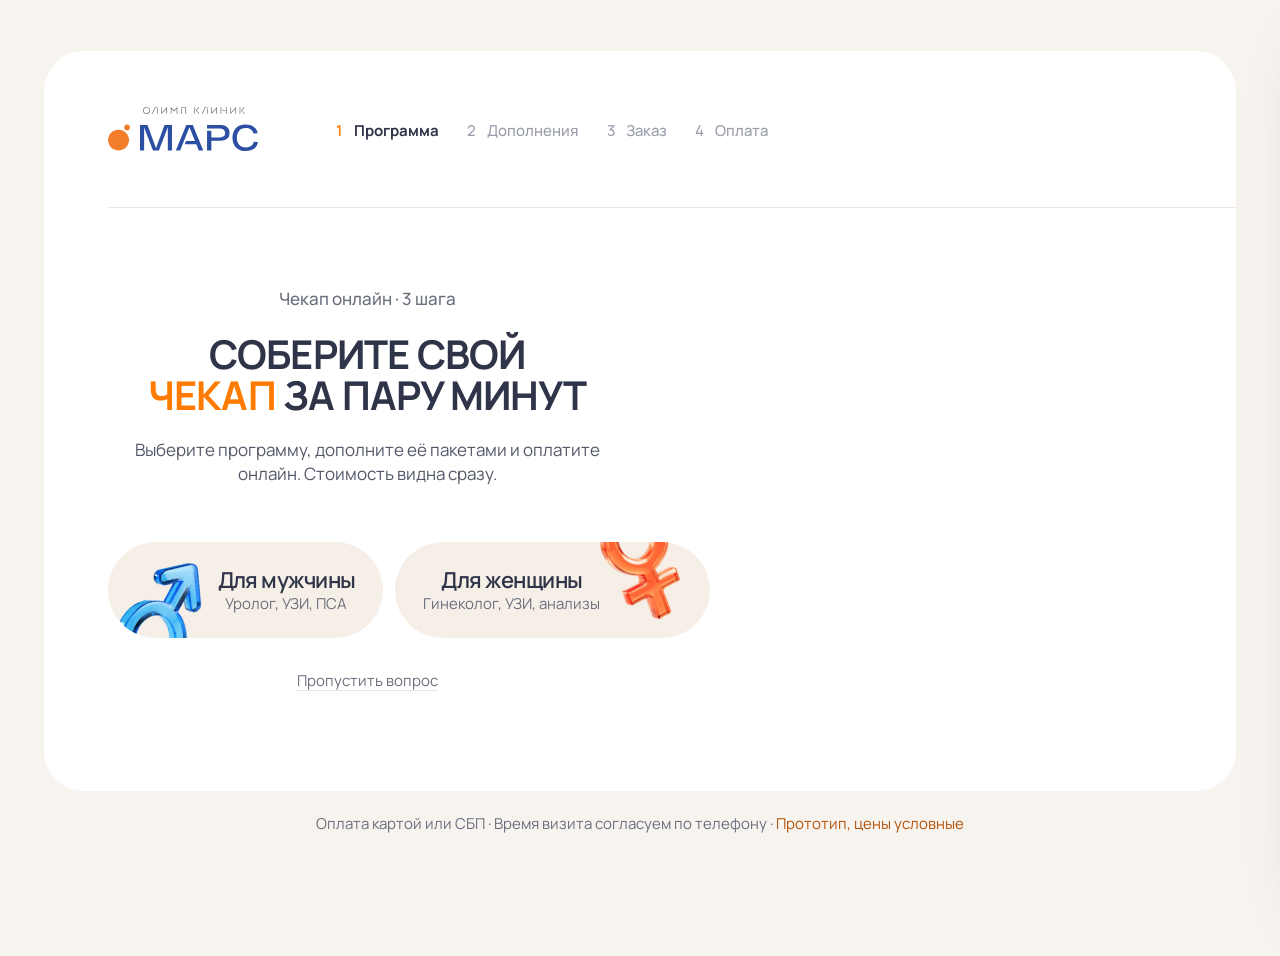
==== commit ae9cbbcc: "Compact the order form and restyle the edit link Co-Authored-By: Claude Opus 5.5 <noreply@anthropic." ====
--- a/index.html
+++ b/index.html
@@ -31,6 +31,8 @@
 body{background:var(--bg);color:var(--ink);font-family:var(--f-ui);font-size:16px;line-height:1.5;-webkit-font-smoothing:antialiased}
 button{font:inherit;color:inherit;cursor:pointer}
 :focus-visible{outline:2px solid var(--orange);outline-offset:2px}
+/* обводка только для клавиатуры: после клика мышью или тапа её нет */
+html[data-input="pointer"] :focus-visible{outline:none}
 h1,h2,h3,h4{margin:0;text-wrap:balance}
 .mono{font-variant-numeric:tabular-nums;font-weight:600}
 
@@ -312,29 +314,34 @@
 /* ================= ORDER ================= */
 .order{display:grid;gap:10px}
 .oline{background:var(--card);border-radius:20px}
-.oline summary{list-style:none;cursor:pointer;display:flex;justify-content:space-between;gap:12px;padding:18px 24px;align-items:center;font-weight:600}
+.oline summary{border-radius:20px;list-style:none;cursor:pointer;display:flex;justify-content:space-between;gap:12px;padding:18px 24px;align-items:center;font-weight:600}
 .oline summary::-webkit-details-marker{display:none}
 .oline summary small{display:block;color:var(--muted);font-size:14px;font-weight:400}
 .oline .mono{white-space:nowrap}
 .oline .b{padding:0 24px 18px;columns:2 220px;column-gap:24px;font-size:15px;color:var(--muted)}
 .oline .b div{break-inside:avoid;padding:3px 0}
 .sum-row{display:flex;justify-content:space-between;align-items:center;gap:10px;margin-top:14px;flex-wrap:wrap}
-.sum-row .price{padding:0}
-.form{margin-top:30px;display:grid;grid-template-columns:repeat(3,minmax(0,1fr));gap:var(--gap)}
+.sum-row .price{padding:0;align-self:center}
+.edit-link{padding-inline:0;border:0;gap:8px;min-height:0}
+.edit-link svg{flex:none;margin-left:-2px} /* у карандаша внутренний отступ в рисунке */
+.edit-link:hover{color:var(--ink);background:transparent}
+.form{margin-top:20px;display:grid;grid-template-columns:repeat(3,minmax(0,1fr));gap:12px}
 @media (max-width:760px){ .form{grid-template-columns:minmax(0,1fr)} }
-.fld{display:flex;flex-direction:column;gap:8px;font-size:15px;color:var(--muted)}
-.fld input{font:inherit;font-size:17px;color:var(--ink);background:var(--card);border:1px solid transparent;border-radius:16px;padding:15px 18px;transition:border-color .2s,box-shadow .2s}
+.fld{display:flex;flex-direction:column;gap:4px;font-size:14px;color:var(--muted)}
+.fld input{font:inherit;font-size:16px;color:var(--ink);background:var(--card);border:1px solid transparent;border-radius:14px;padding:11px 16px;transition:border-color .2s,box-shadow .2s}
 .fld input:focus{outline:none;border-color:var(--navy);box-shadow:0 0 0 4px rgba(32,63,140,.12)}
 .fld.err input{border-color:var(--err)}
-.fld .e{color:var(--err);font-size:13.5px;min-height:16px}
-.consents{display:grid;gap:10px;margin-top:6px;font-size:15.5px;color:var(--muted)}
-.consents label{display:flex;gap:10px;align-items:flex-start;cursor:pointer}
-.consents input{width:18px;height:18px;accent-color:var(--orange);margin-top:2px;flex:none}
+.fld .e{color:var(--err);font-size:13px}
+.fld .e:empty,.consents .e:empty{display:none}
+.consents{display:flex;flex-wrap:wrap;gap:6px 24px;margin-top:14px;font-size:14px;color:var(--muted)}
+.consents .e{flex-basis:100%}
+.consents label{display:flex;gap:8px;align-items:flex-start;cursor:pointer}
+.consents input{width:16px;height:16px;accent-color:var(--orange);margin:2px 0 0;flex:none}
 .consents a{color:var(--blue)}
-.notice{margin-top:16px;font-size:15px;color:var(--muted)}
+.notice{margin-top:10px;font-size:14px;color:var(--muted)}
 .notice svg{display:none}
-.pay-btn{width:100%;max-width:560px;margin-top:26px;font-size:18px;font-weight:600}
-.pay-btn .pay-ic{width:48px;height:48px;border-radius:50%;background:rgba(255,255,255,.2);display:grid;place-items:center;flex:none;transition:background .3s}
+.pay-btn{width:100%;max-width:420px;margin-top:16px;min-height:56px;font-size:16px;font-weight:600}
+.pay-btn .pay-ic{width:40px;height:40px;border-radius:50%;background:rgba(255,255,255,.2);display:grid;place-items:center;flex:none;transition:background .3s}
 .pay-btn .pay-ic svg{width:20px;height:20px;padding:0;background:none}
 .pay-btn.locked{opacity:.55}
 .pay-btn.busy{pointer-events:none}
@@ -659,6 +666,33 @@
 function lineHTML(l){ return `<div class="line" data-lid="${l.id}"><div>${esc(l.title)}<small>${esc(l.sub)} · ${l.items.length} услуг</small></div><span class="mono">${rub(l.price)}</span></div>`; }
 // Блок заказа: всё, что появляется и пропадает, остаётся в потоке и раздвигает соседей.
 // Один тайминг на содержимое и высоту блока, поэтому элементы не заезжают друг на друга.
+// способ ввода: от него зависит, показывать ли обводку фокуса
+addEventListener('pointerdown', () => { document.documentElement.dataset.input = 'pointer'; }, true);
+addEventListener('keydown', () => { document.documentElement.dataset.input = 'keyboard'; }, true);
+// плавное раскрытие строк заказа; повторный клик посреди анимации разворачивает её назад
+function bindOrderLines(){
+  stage.querySelectorAll('.oline').forEach(d => {
+    const sum = d.querySelector('summary'), wrap = d.querySelector('.b-wrap');
+    let anim = null, closing = false;
+    sum.onclick = e => {
+      if (!motionOK()) return;
+      e.preventDefault();
+      if (anim){ closing = !closing; anim.reverse(); return; }
+      closing = d.open;
+      if (!closing) d.open = true;
+      const frames = closing ? flowFrames(wrap).reverse() : flowFrames(wrap);
+      wrap.style.overflow = 'hidden';
+      anim = wrap.animate(frames, {duration:FLOW_MS, easing:ISL_EASE, fill:'both'});
+      const run = anim;
+      run.finished.then(() => {
+        if (closing) d.open = false;
+        anim = null;
+        run.cancel();
+        wrap.style.overflow = '';
+      }, () => {});
+    };
+  });
+}
 const motionOK = () => !matchMedia('(prefers-reduced-motion: reduce)').matches;
 const ISL_EASE = 'cubic-bezier(.2,.8,.2,1)', FLOW_MS = 420;
 const FLOW_PROPS = ['height','paddingTop','paddingBottom','marginTop','marginBottom','borderTopWidth','borderBottomWidth'];
@@ -1044,8 +1078,8 @@
 function viewOrder(){
   const ls = lines(), f = S.form, e = S.errors;
   return `<div class="order">${ls.map(l => `<details class="oline"><summary><div>${esc(l.title)}<small>${esc(l.sub)} · ${l.items.length} услуг · нажмите, чтобы раскрыть</small></div><span class="mono">${rub(l.price)}</span></summary>
-      <div class="b">${l.items.map(x=>`<div>${esc(x[0])}</div>`).join('')}</div></details>`).join('')}</div>
-    <div class="sum-row"><button class="btn" data-edit="1">Изменить выбор</button><div class="price">Итого ${rub(total())}</div></div>
+      <div class="b-wrap"><div class="b">${l.items.map(x=>`<div>${esc(x[0])}</div>`).join('')}</div></div></details>`).join('')}</div>
+    <div class="sum-row"><button class="btn btn-ghost edit-link" data-edit="1"><svg width="18" height="18" viewBox="0 0 24 24" fill="none" stroke="currentColor" stroke-width="1.7" stroke-linecap="round" stroke-linejoin="round"><path d="M17.539 10.12L13.88 6.46"/><path fill-rule="evenodd" clip-rule="evenodd" d="M6.251 21.001H3V17.75C3 17.484 3.105 17.23 3.293 17.042L16.627 3.709C17.018 3.316 17.649 3.316 18.042 3.709L20.294 5.956C20.683 6.349 20.683 6.984 20.294 7.373L6.958 20.706C6.771 20.894 6.516 21.001 6.251 21.001V21.001Z"/></svg>Изменить выбор</button><div class="price">Итого ${rub(total())}</div></div>
     <form class="form" id="form" novalidate>
       <label class="fld ${e.name?'err':''}">Имя<input id="f-name" autocomplete="name" value="${esc(f.name)}" placeholder="Анна"><span class="e">${e.name||''}</span></label>
       <label class="fld ${e.phone?'err':''}">Телефон<input id="f-phone" type="tel" autocomplete="tel" inputmode="tel" value="${esc(f.phone)}" placeholder="+7 (900) 000-00-00"><span class="e">${e.phone||''}</span></label>
@@ -1234,6 +1268,7 @@
     navBind();
   },
   3(){
+    bindOrderLines();
     const f = S.form;
     const nm = document.getElementById('f-name'), ph = document.getElementById('f-phone'), em = document.getElementById('f-email');
     nm.oninput = () => { f.name = nm.value; window.__slideLabel(); };
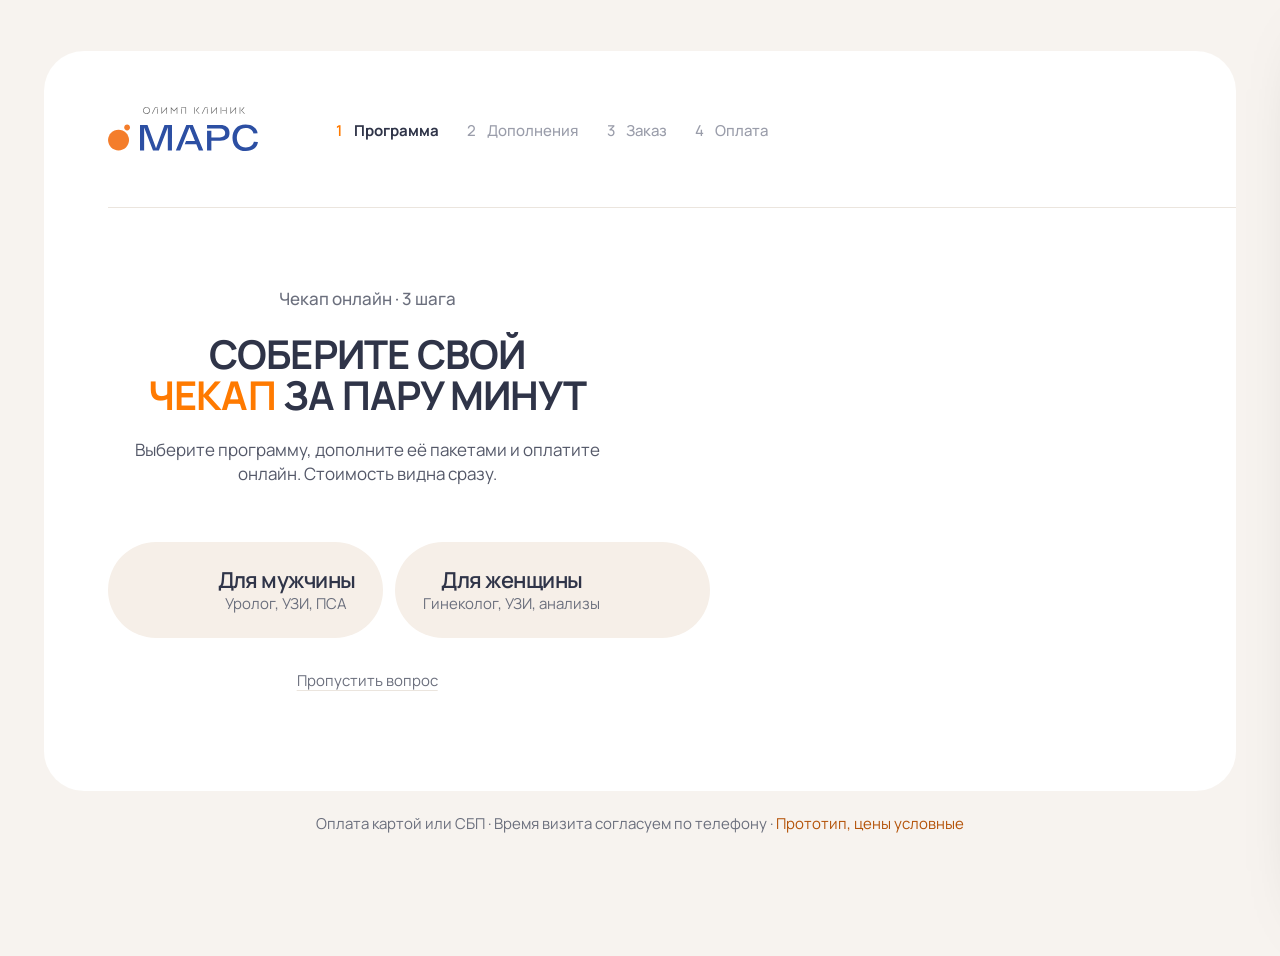
==== commit 112704b5: "Fix mobile status buttons, photo corners and popup close Co-Authored-By: Claude Opus 5.5 <noreply@an" ====
--- a/index.html
+++ b/index.html
@@ -131,6 +131,7 @@
 }
 @media (max-width:640px){
   .hero{border-radius:28px}
+  .hero-ph{border-radius:0 0 28px 28px}
   .hero-head{justify-content:center}
   .hero-head .stepper{display:none}
   .hero-head::after{right:var(--pad-x)}
@@ -313,13 +314,10 @@
 
 /* ================= ORDER ================= */
 .order{display:grid;gap:10px}
-.oline{background:var(--card);border-radius:20px}
-.oline summary{border-radius:20px;list-style:none;cursor:pointer;display:flex;justify-content:space-between;gap:12px;padding:18px 24px;align-items:center;font-weight:600}
-.oline summary::-webkit-details-marker{display:none}
-.oline summary small{display:block;color:var(--muted);font-size:14px;font-weight:400}
+.oline{background:var(--card);border-radius:20px;display:flex;justify-content:space-between;gap:12px;padding:18px 24px;align-items:center;font-weight:600}
+.oline small{display:block;color:var(--muted);font-size:14px;font-weight:400}
+.oline .linkish{font-size:inherit;font-weight:600}
 .oline .mono{white-space:nowrap}
-.oline .b{padding:0 24px 18px;columns:2 220px;column-gap:24px;font-size:15px;color:var(--muted)}
-.oline .b div{break-inside:avoid;padding:3px 0}
 .sum-row{display:flex;justify-content:space-between;align-items:center;gap:10px;margin-top:14px;flex-wrap:wrap}
 .sum-row .price{padding:0;align-self:center}
 .edit-link{padding-inline:0;border:0;gap:8px;min-height:0}
@@ -412,7 +410,8 @@
 .sheet-h{padding:24px 24px 14px;display:flex;justify-content:space-between;gap:12px;align-items:flex-start;border-bottom:1px solid var(--line)}
 .sheet-h h3{font-size:21px;font-weight:700}
 .sheet-h p{margin:4px 0 0;color:var(--muted);font-size:15px}
-.x{width:36px;height:36px;flex:none;border-radius:50%;border:0;background:var(--bg);display:grid;place-items:center}
+.x{position:relative;width:36px;height:36px;padding:0;flex:none;border-radius:50%;border:0;background:var(--bg)}
+.x svg{position:absolute;inset:0;margin:auto;width:16px;height:16px} /* iOS Safari смещала крестик при центровке через grid */
 .x svg{width:16px;height:16px}
 .sheet-b{overflow-y:auto;padding:8px 24px 24px}
 .grp{margin-top:16px}
@@ -424,7 +423,8 @@
 /* телефон: шрифты мельче, «Назад» и «Дальше» в одну строку */
 @media (max-width:640px){
   .nav{flex-wrap:nowrap}
-  .nav[style]{flex-wrap:wrap}
+  .nav[style]{flex-direction:column;align-items:stretch}
+  .nav[style] .btn,.nav[style] .btn-lg{flex:none;width:100%}
   .nav .btn{flex:none}
   .nav .btn-lg{flex:1;min-width:0}
   .btn{font-size:15px}
@@ -453,14 +453,16 @@
   .acard .ap.muted{font-size:13px}
   .linkish{font-size:14px}
   .resolve{font-size:14px}
-  .oline summary small{font-size:13px}
-  .oline .b,.fld,.notice,.status,.res .lead{font-size:14px}
+  .oline small{font-size:13px}
+  .fld,.notice,.status,.res .lead{font-size:14px}
   .fld input{font-size:16px} /* меньше 16 — iOS приближает страницу при вводе */
   .consents{font-size:14px}
   .pay-btn{font-size:16px}
   .steps-after li{font-size:14.5px}
   .mbar-head .lft{font-size:15px}
   .mbar-head .roll{font-size:20px}
+  .x{width:44px;height:44px}
+  .x svg{width:20px;height:20px}
   .sheet-h h3{font-size:18px}
   .sheet-h p{font-size:14px}
   .grp li{font-size:14px}
@@ -669,28 +671,11 @@
 // способ ввода: от него зависит, показывать ли обводку фокуса
 addEventListener('pointerdown', () => { document.documentElement.dataset.input = 'pointer'; }, true);
 addEventListener('keydown', () => { document.documentElement.dataset.input = 'keyboard'; }, true);
-// плавное раскрытие строк заказа; повторный клик посреди анимации разворачивает её назад
+// состав строки заказа открывается во всплывающей панели
 function bindOrderLines(){
-  stage.querySelectorAll('.oline').forEach(d => {
-    const sum = d.querySelector('summary'), wrap = d.querySelector('.b-wrap');
-    let anim = null, closing = false;
-    sum.onclick = e => {
-      if (!motionOK()) return;
-      e.preventDefault();
-      if (anim){ closing = !closing; anim.reverse(); return; }
-      closing = d.open;
-      if (!closing) d.open = true;
-      const frames = closing ? flowFrames(wrap).reverse() : flowFrames(wrap);
-      wrap.style.overflow = 'hidden';
-      anim = wrap.animate(frames, {duration:FLOW_MS, easing:ISL_EASE, fill:'both'});
-      const run = anim;
-      run.finished.then(() => {
-        if (closing) d.open = false;
-        anim = null;
-        run.cancel();
-        wrap.style.overflow = '';
-      }, () => {});
-    };
+  stage.querySelectorAll('[data-oline]').forEach(btn => btn.onclick = () => {
+    const l = lines()[+btn.dataset.oline];
+    openSheet(l.title, l.sub + ' · ' + l.items.length + ' услуг · ' + rub(l.price), l.items);
   });
 }
 const motionOK = () => !matchMedia('(prefers-reduced-motion: reduce)').matches;
@@ -1077,8 +1062,7 @@
 
 function viewOrder(){
   const ls = lines(), f = S.form, e = S.errors;
-  return `<div class="order">${ls.map(l => `<details class="oline"><summary><div>${esc(l.title)}<small>${esc(l.sub)} · ${l.items.length} услуг · нажмите, чтобы раскрыть</small></div><span class="mono">${rub(l.price)}</span></summary>
-      <div class="b-wrap"><div class="b">${l.items.map(x=>`<div>${esc(x[0])}</div>`).join('')}</div></div></details>`).join('')}</div>
+  return `<div class="order">${ls.map((l, i) => `<div class="oline"><div>${esc(l.title)}<small>${esc(l.sub)} · ${l.items.length} услуг · <button type="button" class="linkish" data-oline="${i}">Подробнее</button></small></div><span class="mono">${rub(l.price)}</span></div>`).join('')}</div>
     <div class="sum-row"><button class="btn btn-ghost edit-link" data-edit="1"><svg width="18" height="18" viewBox="0 0 24 24" fill="none" stroke="currentColor" stroke-width="1.7" stroke-linecap="round" stroke-linejoin="round"><path d="M17.539 10.12L13.88 6.46"/><path fill-rule="evenodd" clip-rule="evenodd" d="M6.251 21.001H3V17.75C3 17.484 3.105 17.23 3.293 17.042L16.627 3.709C17.018 3.316 17.649 3.316 18.042 3.709L20.294 5.956C20.683 6.349 20.683 6.984 20.294 7.373L6.958 20.706C6.771 20.894 6.516 21.001 6.251 21.001V21.001Z"/></svg>Изменить выбор</button><div class="price">Итого ${rub(total())}</div></div>
     <form class="form" id="form" novalidate>
       <label class="fld ${e.name?'err':''}">Имя<input id="f-name" autocomplete="name" value="${esc(f.name)}" placeholder="Анна"><span class="e">${e.name||''}</span></label>
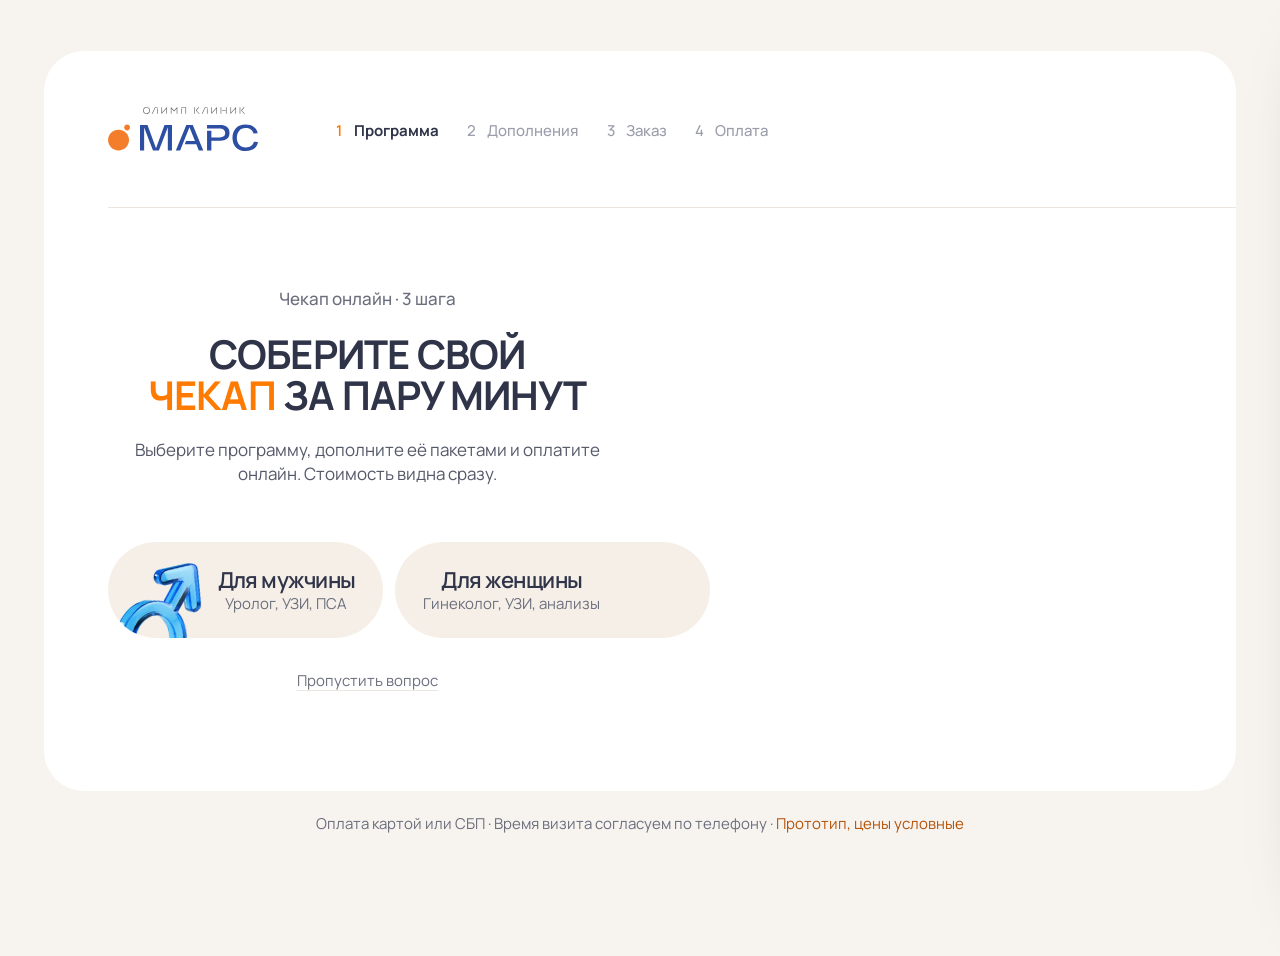
==== commit af09b747: "Limit hover effects to devices that can hover Co-Authored-By: Claude Opus 5.5 <noreply@anthropic.com" ====
--- a/index.html
+++ b/index.html
@@ -110,12 +110,12 @@
 .who-f{grid-template-columns:1fr 110px;padding:0 0 0 28px}
 
 .who-f .t{grid-column:1}
-.who-btn:hover{background:var(--cream-2);transform:translateY(-2px);box-shadow:var(--hover-shadow)}
-.who-m:hover .ic{transform:translateY(-4px) rotate(6deg)}
-.who-f:hover .ic{transform:translateY(-4px) rotate(-6deg)}
+@media (hover:hover){.who-btn:hover{background:var(--cream-2);transform:translateY(-2px);box-shadow:var(--hover-shadow)}}
+@media (hover:hover){.who-m:hover .ic{transform:translateY(-4px) rotate(6deg)}}
+@media (hover:hover){.who-f:hover .ic{transform:translateY(-4px) rotate(-6deg)}}
 .who-btn:active{transform:scale(.98)}
 .skip{margin-top:6px;background:none;border:0;color:var(--muted);font-size:15px;text-decoration:underline;text-decoration-color:var(--line);text-underline-offset:4px;padding:4px}
-.skip:hover{color:var(--ink)}
+@media (hover:hover){.skip:hover{color:var(--ink)}}
 /* фото: прижато к правому и нижнему краю карточки, голова выходит за верхний край */
 .hero-ph{position:absolute;z-index:2;right:0;bottom:0;top:-16%;width:57%;overflow:hidden;border-bottom-right-radius:var(--r-lg);pointer-events:none}
 .hero-ph img{position:absolute;right:0;bottom:-2%;width:100%;max-width:none;aspect-ratio:1;object-fit:cover;object-position:right bottom}
@@ -144,7 +144,7 @@
 /* subgrid: название, цена, шкала, счётчики, список и ссылка стоят на одной линии во всех трёх карточках */
 .cards{display:grid;grid-template-columns:repeat(3,minmax(0,1fr));column-gap:var(--gap);row-gap:0}
 .pcard{position:relative;grid-row:span 6;display:grid;grid-template-rows:subgrid;background:var(--card);border-radius:var(--r);padding:var(--pad);border:2px solid transparent;cursor:pointer;transition:border-color .25s,box-shadow .3s,transform .4s var(--spring)}
-.pcard:hover{box-shadow:var(--hover-shadow)}
+@media (hover:hover){.pcard:hover{box-shadow:var(--hover-shadow)}}
 .pcard.sel{border-color:var(--navy)}
 .pcard h3{font-size:24px;font-weight:700;letter-spacing:-.02em;line-height:1.2}
 .pcard .desc{margin:6px 0 0;color:var(--muted);font-size:15px;line-height:1.5}
@@ -182,7 +182,7 @@
 @keyframes hlLine{from{border-top-color:transparent}}
 .p-link{justify-self:start;margin-top:26px;display:inline-flex;align-items:center;gap:10px;border:0;background:none;padding:4px 0;font-size:16px;font-weight:700;color:var(--blue)}
 .p-link svg{width:18px;height:18px;transition:transform .35s var(--spring)}
-.p-link:hover svg{transform:translateX(4px)}
+@media (hover:hover){.p-link:hover svg{transform:translateX(4px)}}
 @media (max-width:860px){ .cards{grid-template-columns:minmax(0,1fr);row-gap:var(--gap)} .pcard{grid-row:auto;grid-template-rows:none} }
 
 /* ---------- compare (мобильная версия) ---------- */
@@ -208,11 +208,12 @@
 .btn:active{transform:scale(.97)}
 .btn svg{width:16px;height:16px}
 .btn-dark{background:var(--orange);border-color:var(--orange);color:#fff}
-.btn-dark:hover{background:var(--orange-2);border-color:var(--orange-2)}
+@media (hover:hover){.btn-dark:hover{background:var(--orange-2);border-color:var(--orange-2)}}
 .btn-lg{padding:8px 8px 8px 28px;min-height:64px;font-size:17px;justify-content:space-between}
 .btn-lg svg{width:34px;height:34px;padding:9px;border-radius:50%;background:rgba(255,255,255,.2)}
 .btn-ghost{background:transparent;border-color:transparent;color:var(--muted)}
-.btn[disabled],.btn[disabled]:hover,.btn[aria-disabled="true"],.btn[aria-disabled="true"]:hover{background:var(--line);border-color:var(--line);color:var(--faint);cursor:not-allowed;transform:none;box-shadow:none}
+.btn[disabled],.btn[aria-disabled="true"]{background:var(--line);border-color:var(--line);color:var(--faint);cursor:not-allowed;transform:none;box-shadow:none}
+@media (hover:hover){.btn[disabled]:hover,.btn[aria-disabled="true"]:hover{background:var(--line);border-color:var(--line);color:var(--faint);cursor:not-allowed;transform:none;box-shadow:none}}
 .btn-lg[disabled] svg,.btn-lg[aria-disabled="true"] svg{background:rgba(47,52,72,.07)}
 .nav-hint{display:flex;align-items:flex-start;gap:10px;margin:28px 0 -12px;font-size:15px;font-weight:600;line-height:1.35;color:var(--ink)}
 .nav-hint::before{content:"!";flex:none;width:20px;height:20px;border-radius:50%;background:var(--orange);color:#fff;font-size:13px;font-weight:700;line-height:1;display:grid;place-items:center}
@@ -247,18 +248,19 @@
 .isl-hint:empty{display:none}
 .isl-hint,.isl-actions{position:relative}
 .isl-hint .nav-hint{margin:0 0 18px;color:#fff}
-.isl-actions .btn[disabled],.isl-actions .btn[disabled]:hover,.isl-actions .btn[aria-disabled="true"],.isl-actions .btn[aria-disabled="true"]:hover{background:rgba(255,255,255,.12);border-color:transparent;color:rgba(255,255,255,.55)}
+.isl-actions .btn[disabled],.isl-actions .btn[aria-disabled="true"]{background:rgba(255,255,255,.12);border-color:transparent;color:rgba(255,255,255,.55)}
+@media (hover:hover){.isl-actions .btn[disabled]:hover,.isl-actions .btn[aria-disabled="true"]:hover{background:rgba(255,255,255,.12);border-color:transparent;color:rgba(255,255,255,.55)}}
 .isl-actions .btn[disabled] svg,.isl-actions .btn[aria-disabled="true"] svg{background:rgba(255,255,255,.1)}
 .isl-actions .btn{min-height:64px}
 .isl-actions .btn-ghost{grid-column:1;grid-row:1;border:1px solid rgba(255,255,255,.4);color:#fff;padding:0 24px}
-.isl-actions .btn-ghost:hover{background:rgba(255,255,255,.08)}
+@media (hover:hover){.isl-actions .btn-ghost:hover{background:rgba(255,255,255,.08)}}
 .isl-actions .btn-dark{grid-column:2;grid-row:1;padding:8px 10px 8px 30px}
 .isl-actions .btn-dark:only-child{grid-column:1 / -1}
 .isl-foot{border-top:1px solid rgba(255,255,255,.14);padding-block:22px 26px}
 .isl-foot:empty{display:none}
 .isl-foot button{background:none;border:0;padding:0;color:#fff;font-size:16px;font-weight:500;display:inline-flex;gap:10px;align-items:center}
 .isl-foot svg{width:16px;height:16px;transition:transform .35s var(--spring)}
-.isl-foot button:hover svg{transform:translateX(4px)}
+@media (hover:hover){.isl-foot button:hover svg{transform:translateX(4px)}}
 
 .roll{display:inline-flex;font-variant-numeric:tabular-nums;font-weight:700;letter-spacing:-.02em;line-height:1}
 
@@ -277,7 +279,7 @@
 .acards{display:grid;grid-template-columns:repeat(auto-fit,minmax(min(100%,240px),1fr));gap:var(--gap)}
 .acards.g2{grid-template-columns:repeat(auto-fit,minmax(min(100%,340px),1fr))}
 .acard{position:relative;text-align:left;background:var(--card);border:2px solid transparent;border-radius:var(--r);padding:24px;display:flex;flex-direction:column;gap:12px;cursor:pointer;transition:border-color .25s,box-shadow .3s}
-.acard:hover{box-shadow:var(--hover-shadow)}
+@media (hover:hover){.acard:hover{box-shadow:var(--hover-shadow)}}
 .acard.on{border-color:var(--navy)}
 .acard b{font-size:18px;display:block;padding-right:52px}
 .acard p{margin:4px 0 0;color:var(--muted);font-size:15px}
@@ -287,7 +289,7 @@
 .acard .ap{font-variant-numeric:tabular-nums;font-weight:700;font-size:18px}
 .acard .ap.muted{color:var(--muted);font-weight:500;font-size:14px}
 .linkish{background:none;border:0;padding:0;color:var(--blue);font-weight:600;font-size:15px}
-.linkish:hover{text-decoration:underline;text-underline-offset:3px}
+@media (hover:hover){.linkish:hover{text-decoration:underline;text-underline-offset:3px}}
 .sw{position:absolute;top:24px;right:24px;width:44px;height:26px;border-radius:999px;background:var(--line);transition:background .25s}
 .sw::after{content:"";position:absolute;top:3px;left:3px;width:20px;height:20px;border-radius:50%;background:#fff;box-shadow:0 1px 3px rgba(0,0,0,.25);transition:transform .45s var(--spring)}
 .on .sw{background:var(--navy)}.on .sw::after{transform:translateX(18px)}
@@ -295,7 +297,7 @@
 .on .radio{border:7px solid var(--navy)}
 .pcard .radio{top:calc(var(--pad) + 2px);right:var(--pad)}
 .pcard.sel .radio{border:7px solid var(--navy)}
-.pcard:hover:not(.sel) .radio{border-color:var(--navy)}
+@media (hover:hover){.pcard:hover:not(.sel) .radio{border-color:var(--navy)}}
 .pcard .p-top{padding-right:36px}
 .acard.photo{padding:0;overflow:hidden;flex-direction:row;align-items:stretch;gap:0}
 .acard.photo .ph{flex:none;width:36%;min-height:200px;position:relative;overflow:hidden;background:radial-gradient(80% 80% at 50% 100%,#fbe0c9,var(--cream))}
@@ -322,7 +324,7 @@
 .sum-row .price{padding:0;align-self:center}
 .edit-link{padding-inline:0;border:0;gap:8px;min-height:0}
 .edit-link svg{flex:none;margin-left:-2px} /* у карандаша внутренний отступ в рисунке */
-.edit-link:hover{color:var(--ink);background:transparent}
+@media (hover:hover){.edit-link:hover{color:var(--ink);background:transparent}}
 .form{margin-top:20px;display:grid;grid-template-columns:repeat(3,minmax(0,1fr));gap:12px}
 @media (max-width:760px){ .form{grid-template-columns:minmax(0,1fr)} }
 .fld{display:flex;flex-direction:column;gap:4px;font-size:14px;color:var(--muted)}
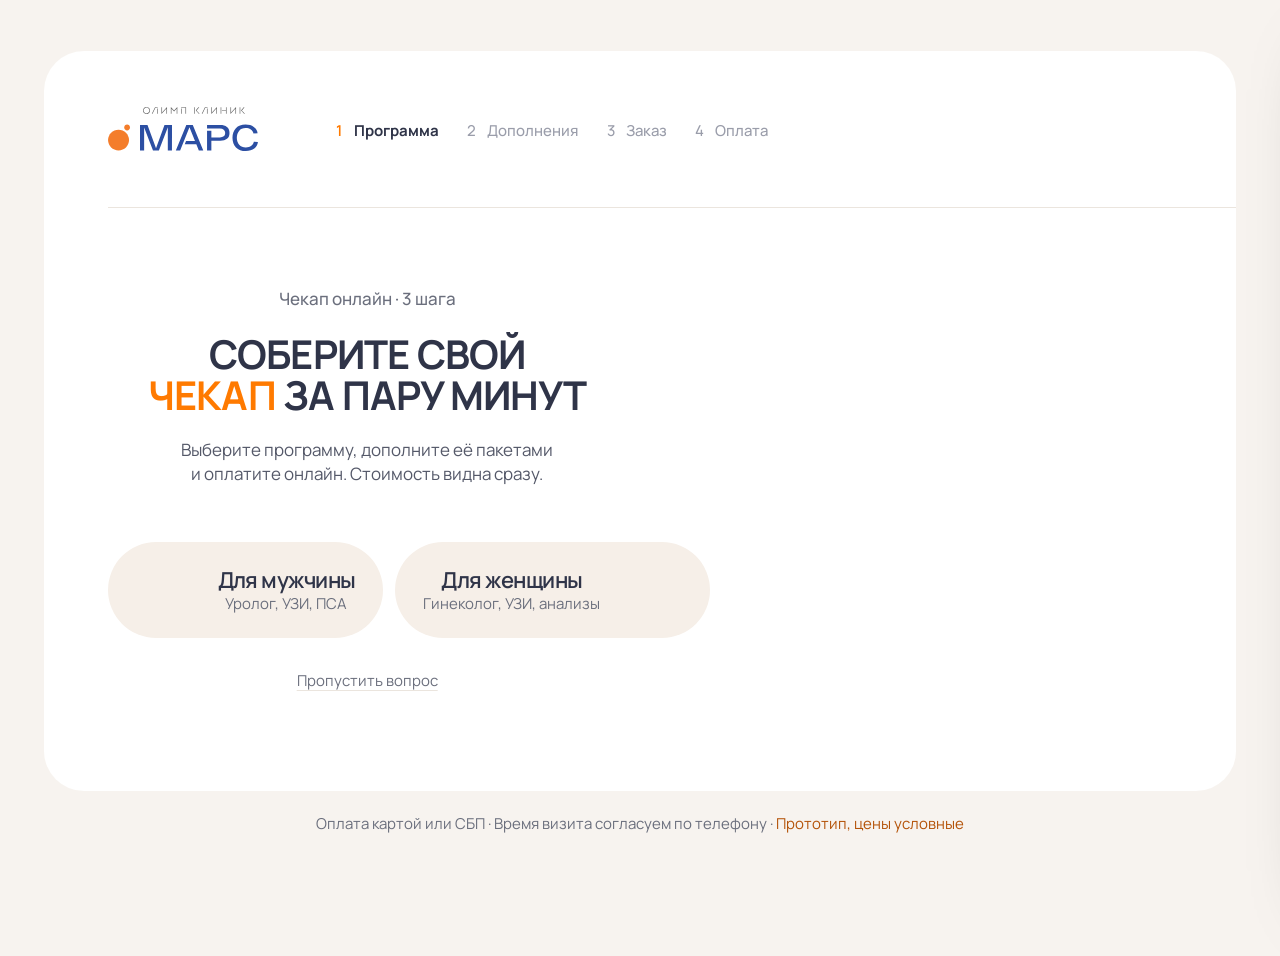
==== commit a17e5841: "Tidy line breaks and recompose order cards Co-Authored-By: Claude Opus 5.5 <noreply@anthropic.com>" ====
--- a/index.html
+++ b/index.html
@@ -315,10 +315,17 @@
 .resolve .btn{padding:8px 14px;font-size:15px}
 
 /* ================= ORDER ================= */
-.order{display:grid;gap:10px}
-.oline{background:var(--card);border-radius:20px;display:flex;justify-content:space-between;gap:12px;padding:18px 24px;align-items:center;font-weight:600}
-.oline small{display:block;color:var(--muted);font-size:14px;font-weight:400}
-.oline .linkish{font-size:inherit;font-weight:600}
+.order{display:grid;grid-template-columns:repeat(auto-fit,minmax(min(100%,280px),1fr));gap:10px}
+.oline{background:var(--card);border-radius:20px;display:grid;grid-template-columns:minmax(0,1fr) auto;grid-template-areas:"title title" "meta meta" "price link";align-items:baseline;column-gap:16px;padding:20px 24px;line-height:1.35}
+.oline .ot{grid-area:title;font-weight:600;font-size:17px}
+.oline small{grid-area:meta}
+.oline .mono{grid-area:price;margin-top:16px;font-size:20px;font-weight:700;letter-spacing:-.01em}
+.oline .linkish{grid-area:link;margin-top:16px;justify-self:end}
+/* одна позиция на всю ширину: цена и ссылка справа в один ряд */
+.oline:only-child{grid-template-columns:minmax(0,1fr) auto auto;grid-template-areas:"title price link" "meta price link";align-items:center;column-gap:28px}
+.oline:only-child .mono,.oline:only-child .linkish{margin-top:0}
+.oline small{display:block;margin-top:2px;color:var(--muted);font-size:14px;font-weight:400}
+.oline .linkish{font-size:15px;font-weight:600}
 .oline .mono{white-space:nowrap}
 .sum-row{display:flex;justify-content:space-between;align-items:center;gap:10px;margin-top:14px;flex-wrap:wrap}
 .sum-row .price{padding:0;align-self:center}
@@ -456,6 +463,10 @@
   .linkish{font-size:14px}
   .resolve{font-size:14px}
   .oline small{font-size:13px}
+  .oline,.oline:only-child{grid-template-columns:minmax(0,1fr) auto;grid-template-areas:"title price" "meta link";align-items:center;column-gap:12px;padding:16px 18px}
+  .oline .ot{font-size:16px}
+  .oline .mono,.oline .linkish,.oline:only-child .mono,.oline:only-child .linkish{margin-top:0;font-size:16px}
+  .oline .linkish{font-size:14px;justify-self:end}
   .fld,.notice,.status,.res .lead{font-size:14px}
   .fld input{font-size:16px} /* меньше 16 — iOS приближает страницу при вводе */
   .consents{font-size:14px}
@@ -469,6 +480,15 @@
   .sheet-h p{font-size:14px}
   .grp li{font-size:14px}
 }
+/* переносы: длинный текст — pretty, заголовки и короткие тексты — balance */
+body{text-wrap:pretty}
+h1,h2,h3,h4,h5,h6,.h1,.h2,.eyebrow,.lead,.phead p,.pcard .desc,.counts,.hl li,.who-btn .t,
+.acard b,.acard p,.line > div,.line small,.oline > div,.oline small,.isl-note,.empty,.nav-hint,
+.hero-facts,.notice,.resolve,.toast span,.block-h span,.levelbar .lbl,.sheet-h p,.grp li,
+.consents label span,.consents .e,.fld .e,th,td,.status,.steps-after li span{text-wrap:balance}
+/* цена и ссылка в подвале карточки не разрываются: не хватает места — ссылка уходит на строку ниже целиком */
+.acard .foot{flex-wrap:wrap}
+.acard .foot .ap,.acard .foot .linkish{white-space:nowrap}
 </style>
 </head>
 <body>
@@ -586,7 +606,7 @@
   out.push({id:'base', title:'Чекап «' + LV.find(l=>l.id===S.level).name + '»', sub:'Основная программа', price:PRICE.base[S.level], items:D.programs[S.level]});
   if (S.gender) out.push({id:S.gender, title:AD[S.gender].name, sub:'к ' + LVN[S.level], price:PRICE[S.gender][S.level], items:D.addons[S.gender][S.level]});
   const tp = themePackage();
-  if (tp.id) out.push({id:tp.id, title:AD[tp.id].name, sub:(tp.combo ? 'Готовый пакет · ' : '') + 'к ' + LVN[S.level], price:PRICE[tp.id][S.level], items:D.addons[tp.id][S.level]});
+  if (tp.id) out.push({id:tp.id, title:AD[tp.id].name, sub:(tp.combo ? 'Готовый пакет · ' : '') + 'к ' + LVN[S.level], price:PRICE[tp.id][S.level], items:D.addons[tp.id][S.level]});
   return out;
 }
 const total = () => lines().reduce((s,l) => s + l.price, 0);
@@ -667,7 +687,7 @@
   const h = HEAD[S.step];
   document.getElementById('phead').innerHTML = h ? `<h2>${h[0]}</h2><p>${h[1]}</p>` : '';
 }
-function lineHTML(l){ return `<div class="line" data-lid="${l.id}"><div>${esc(l.title)}<small>${esc(l.sub)} · ${l.items.length} услуг</small></div><span class="mono">${rub(l.price)}</span></div>`; }
+function lineHTML(l){ return `<div class="line" data-lid="${l.id}"><div>${esc(l.title)}<small>${esc(l.sub)} · ${l.items.length} услуг</small></div><span class="mono">${rub(l.price)}</span></div>`; }
 // Блок заказа: всё, что появляется и пропадает, остаётся в потоке и раздвигает соседей.
 // Один тайминг на содержимое и высоту блока, поэтому элементы не заезжают друг на друга.
 // способ ввода: от него зависит, показывать ли обводку фокуса
@@ -677,7 +697,7 @@
 function bindOrderLines(){
   stage.querySelectorAll('[data-oline]').forEach(btn => btn.onclick = () => {
     const l = lines()[+btn.dataset.oline];
-    openSheet(l.title, l.sub + ' · ' + l.items.length + ' услуг · ' + rub(l.price), l.items);
+    openSheet(l.title, l.sub + ' · ' + l.items.length + ' услуг · ' + rub(l.price), l.items);
   });
 }
 const motionOK = () => !matchMedia('(prefers-reduced-motion: reduce)').matches;
@@ -867,7 +887,7 @@
       <div class="p-top"><h3>${l.name}</h3><p class="desc">${l.desc}</p></div>
       <div class="price">${rub(PRICE.base[l.id])}</div>
       <div class="meter" aria-hidden="true"><i style="width:${Math.round(items.length/maxN*100)}%"></i></div>
-      <p class="counts"><b>${items.length}</b> из ${maxN} услуг · ${c.c} ${plural(c.c,'врач','врача','врачей')}, ${c.l} ${plural(c.l,'анализ','анализа','анализов')}, ${c.i} ${plural(c.i,'исследование','исследования','исследований')}</p>
+      <p class="counts"><b>${items.length}</b> из ${maxN} услуг · ${c.c} ${plural(c.c,'врач','врача','врачей')}, ${c.l} ${plural(c.l,'анализ','анализа','анализов')}, ${c.i} ${plural(c.i,'исследование','исследования','исследований')}</p>
       <ul class="hl">${highlights(l.id)}</ul>
       <button class="p-link" data-comp="${l.id}">Весь состав ${ico('arrow')}</button>
     </article>`;
@@ -1064,7 +1084,7 @@
 
 function viewOrder(){
   const ls = lines(), f = S.form, e = S.errors;
-  return `<div class="order">${ls.map((l, i) => `<div class="oline"><div>${esc(l.title)}<small>${esc(l.sub)} · ${l.items.length} услуг · <button type="button" class="linkish" data-oline="${i}">Подробнее</button></small></div><span class="mono">${rub(l.price)}</span></div>`).join('')}</div>
+  return `<div class="order">${ls.map((l, i) => `<div class="oline"><div class="ot">${esc(l.title)}</div><small>${esc(l.sub)} · ${l.items.length} услуг</small><span class="mono">${rub(l.price)}</span><button type="button" class="linkish" data-oline="${i}">Подробнее</button></div>`).join('')}</div>
     <div class="sum-row"><button class="btn btn-ghost edit-link" data-edit="1"><svg width="18" height="18" viewBox="0 0 24 24" fill="none" stroke="currentColor" stroke-width="1.7" stroke-linecap="round" stroke-linejoin="round"><path d="M17.539 10.12L13.88 6.46"/><path fill-rule="evenodd" clip-rule="evenodd" d="M6.251 21.001H3V17.75C3 17.484 3.105 17.23 3.293 17.042L16.627 3.709C17.018 3.316 17.649 3.316 18.042 3.709L20.294 5.956C20.683 6.349 20.683 6.984 20.294 7.373L6.958 20.706C6.771 20.894 6.516 21.001 6.251 21.001V21.001Z"/></svg>Изменить выбор</button><div class="price">Итого ${rub(total())}</div></div>
     <form class="form" id="form" novalidate>
       <label class="fld ${e.name?'err':''}">Имя<input id="f-name" autocomplete="name" value="${esc(f.name)}" placeholder="Анна"><span class="e">${e.name||''}</span></label>
@@ -1223,7 +1243,7 @@
       c.onclick = e => { if (!e.target.closest('[data-comp]')) pick(); };
       c.onkeydown = e => { if (e.key === 'Enter' || e.key === ' ') { e.preventDefault(); pick(); } };
     });
-    stage.querySelectorAll('[data-comp]').forEach(b => b.onclick = () => { const l = LV.find(x=>x.id===b.dataset.comp); openSheet('Программа «' + l.name + '»', D.programs[l.id].length + ' услуг · ' + rub(PRICE.base[l.id]), D.programs[l.id]); });
+    stage.querySelectorAll('[data-comp]').forEach(b => b.onclick = () => { const l = LV.find(x=>x.id===b.dataset.comp); openSheet('Программа «' + l.name + '»', D.programs[l.id].length + ' услуг · ' + rub(PRICE.base[l.id]), D.programs[l.id]); });
     const cmp = document.getElementById('cmp'); cmp.ontoggle = () => S.cmpOpen = cmp.open;
     document.getElementById('diffOnly').onchange = e => { S.diffOnly = e.target.checked; render(false); };
     navBind();
@@ -1242,7 +1262,7 @@
       c.onclick = e => { if (!e.target.closest('[data-acomp]')) flip(); };
       c.onkeydown = e => { if (e.key === 'Enter' || e.key === ' ') { e.preventDefault(); flip(); } };
     });
-    stage.querySelectorAll('[data-acomp]').forEach(b => b.onclick = () => { const id = b.dataset.acomp; openSheet(AD[id].name, 'к ' + LVN[S.level] + ' · ' + D.addons[id][S.level].length + ' услуг · ' + rub(PRICE[id][S.level]), D.addons[id][S.level]); });
+    stage.querySelectorAll('[data-acomp]').forEach(b => b.onclick = () => { const id = b.dataset.acomp; openSheet(AD[id].name, 'к ' + LVN[S.level] + ' · ' + D.addons[id][S.level].length + ' услуг · ' + rub(PRICE[id][S.level]), D.addons[id][S.level]); });
     stage.querySelectorAll('[data-fix]').forEach(b => b.onclick = () => {
       const [act, k] = b.dataset.fix.split(':');
       if (act === 'add') S.themes.add(k);
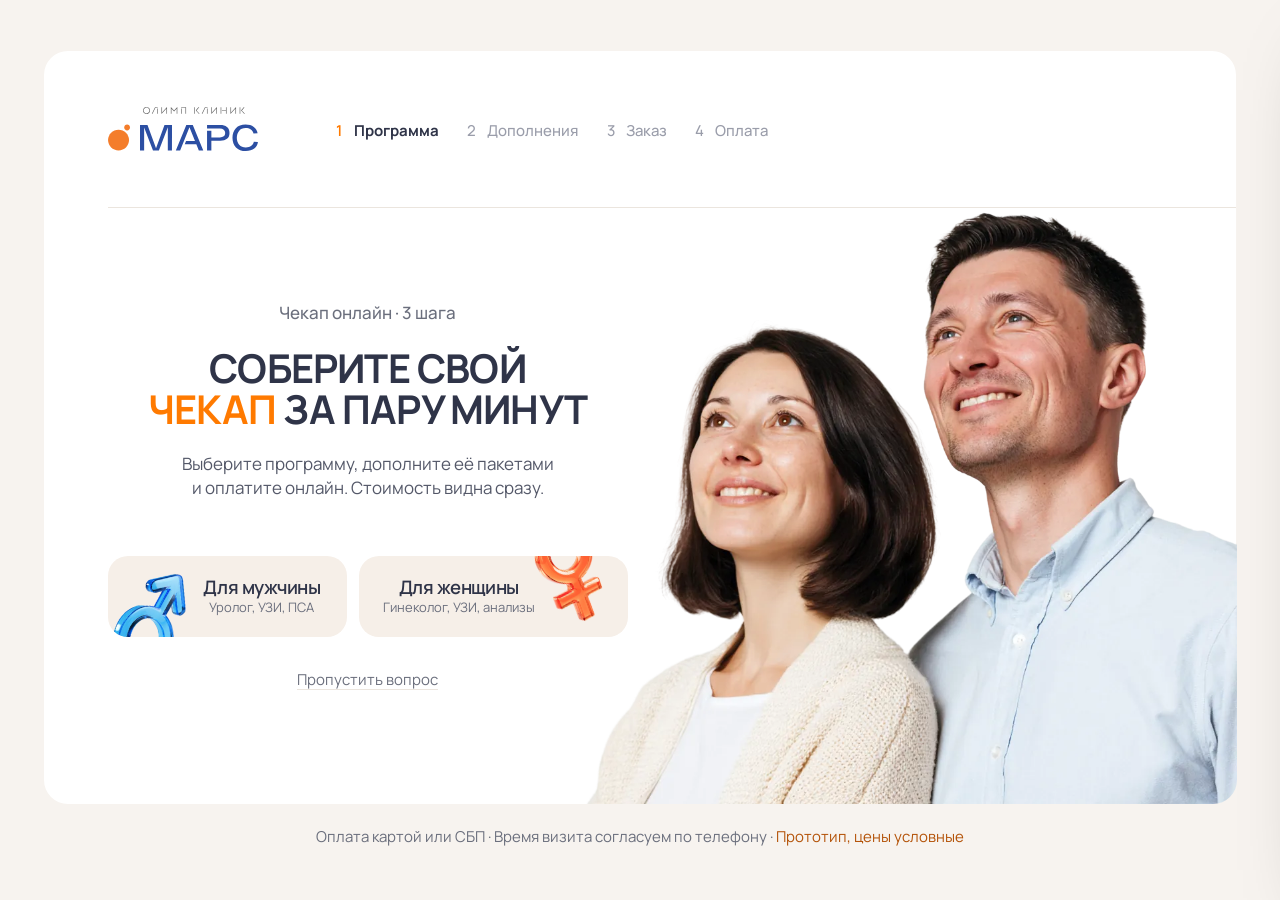
==== commit 26572491: "Меньше скруглений, адаптация под высоту и ширину окна Co-Authored-By: Claude Opus 5.5 <noreply@anthr" ====
--- a/index.html
+++ b/index.html
@@ -20,9 +20,19 @@
   --f-ui:Gilroy,"Manrope",system-ui,-apple-system,"Segoe UI",Roboto,sans-serif;
   --f-mono:"JetBrains Mono",ui-monospace,Menlo,monospace;
   --gut:clamp(16px,3.4vw,56px);   /* внешнее поле страницы */
-  --pad:clamp(20px,2.4vw,40px);   /* внутреннее поле карточек */
-  --gap:18px;                     /* расстояние между карточками */
-  --r:28px; --r-lg:40px;
+  --pad:clamp(16px,calc(8px + 1.85vw),40px);   /* внутреннее поле карточек */
+  --gap:clamp(12px,calc(8px + .9vw),18px);   /* расстояние между карточками */
+  /* --vu: «вертикальный пиксель». 1px при высоте окна от 900, плавно до .5px при 600 — на него умножены вертикальные отступы */
+  --vu:clamp(.5px,calc(.5px + (100svh - 600px) * .00167),1px);
+  --v-page:clamp(12px,min(4vw,calc(72 * var(--vu))),72px);   /* верхнее поле страницы */
+  --v-bottom:120px;                                          /* нижнее поле: под панелью заказа на мобильном */
+  --pad-y:clamp(14px,min(var(--pad),calc(40 * var(--vu))),40px);   /* вертикальное поле карточек */
+  --ctl:max(50px,calc(64 * var(--vu)));                      /* высота крупных кнопок */
+  --ac-px:clamp(16px,calc(10.667px + 1.481vw),24px);
+  --ac-py:clamp(14px,calc(24 * var(--vu)),24px);
+  --lw:clamp(108px,calc(150 * var(--vu)),150px);             /* ширина логотипа */
+  --b:clamp(.78px,calc(.66px + .0375vw),1px);                /* масштаб кнопок «Для мужчины / женщины» (1px = макет 96px) */
+  --r:16px; --r-lg:24px;
   --spring:cubic-bezier(.32,1.42,.52,1); --ease:cubic-bezier(.2,.8,.2,1);
   color-scheme:light;
 }
@@ -36,17 +46,23 @@
 h1,h2,h3,h4{margin:0;text-wrap:balance}
 .mono{font-variant-numeric:tabular-nums;font-weight:600}
 
-.wrap{max-width:calc(1600px + 2 * var(--gut));margin:0 auto;padding:clamp(28px,4vw,72px) max(var(--gut),env(safe-area-inset-right,0px)) 120px max(var(--gut),env(safe-area-inset-left,0px))}
+.wrap{max-width:calc(1600px + 2 * var(--gut));margin:0 auto;padding:var(--v-page) max(var(--gut),env(safe-area-inset-right,0px)) var(--v-bottom) max(var(--gut),env(safe-area-inset-left,0px))}
+
+@media (min-width:1101px){
+  :root{--v-bottom:clamp(32px,calc(120 * var(--vu)),120px);--b:clamp(.7px,min(calc(.7px + (100svh - 600px) * .001),calc(.7px + (100vw - 1100px) * .0008)),1px)}
+  body.intro{--v-bottom:var(--v-page)}
+}
+@media (max-width:1100px){ :root{--lw:clamp(120px,calc(100px + 5vw),150px)} }
 
 /* ---------- logo ---------- */
-.logo{display:inline-flex;flex-direction:column;gap:6px;width:150px;flex:none}
-.logo-word{width:102px;margin-left:35px;display:block}
-.logo-mars{width:150px;display:block}
+.logo{display:inline-flex;flex-direction:column;gap:calc(var(--lw) * .04);width:var(--lw);flex:none}
+.logo-word{width:calc(var(--lw) * .68);margin-left:calc(var(--lw) * .2333);display:block}
+.logo-mars{width:var(--lw);display:block}
 .logo .lw{fill:#595959}.logo .lb{fill:var(--blue)}
 
 /* ---------- stepper ---------- */
 .stepper{display:flex;align-items:center;gap:6px;flex-wrap:wrap}
-.st{display:flex;align-items:center;gap:10px;height:40px;padding:0 16px;border-radius:999px;font-size:15px;color:var(--faint);font-weight:500;white-space:nowrap;transition:background .3s,color .3s}
+.st{display:flex;align-items:center;gap:10px;height:max(34px,calc(40 * var(--vu)));padding:0 16px;border-radius:12px;font-size:clamp(14px,calc(13.333px + .185vw),15px);color:var(--faint);font-weight:500;white-space:nowrap;transition:background .3s,color .3s}
 .st b{font-weight:500;min-width:10px;text-align:center;display:grid;place-items:center}
 .st b svg{width:13px;height:13px;color:var(--ok)}
 .st.done{color:var(--muted)}
@@ -54,15 +70,15 @@
 .st.cur b{color:var(--orange);font-weight:600}
 
 /* ---------- page head (шаги 1–4) ---------- */
-.phead{display:grid;grid-template-columns:minmax(0,1fr) auto;align-items:center;gap:20px 32px;margin-bottom:clamp(28px,3.4vw,64px)}
-.phead h2{font-size:clamp(28px,2.6vw,42px);line-height:1.1;font-weight:700;letter-spacing:-.03em}
-.phead p{margin:10px 0 0;color:var(--muted);font-size:17px}
-.page-foot{margin-top:clamp(40px,4vw,72px)}
+.phead{display:grid;grid-template-columns:minmax(0,1fr) auto;align-items:center;gap:20px 32px;margin-bottom:clamp(14px,min(max(3.4vw,28px),calc(64 * var(--vu))),64px)}
+.phead h2{font-size:clamp(24px,min(max(2.6vw,calc(21px + 1.1vw)),5svh),42px);line-height:1.1;font-weight:700;letter-spacing:-.03em}
+.phead p{margin:max(4px,calc(10 * var(--vu))) 0 0;color:var(--muted);font-size:clamp(15px,calc(13.667px + .37vw),17px)}
+.page-foot{margin-top:clamp(20px,min(max(4vw,40px),calc(72 * var(--vu))),72px)}
 body.intro #flowHead,body.intro .page-foot{display:none}
 @media (max-width:860px){ .phead{grid-template-columns:minmax(0,1fr)} .phead .stepper{order:-1;position:relative;flex-wrap:nowrap;overflow-x:auto;scrollbar-width:none;-webkit-overflow-scrolling:touch;margin-inline:calc(-1 * var(--gut));padding-inline:var(--gut)} .phead .stepper::-webkit-scrollbar{display:none} .phead .st{flex:none} }
 
 /* ---------- layout ---------- */
-.grid{display:grid;grid-template-columns:minmax(0,1fr) clamp(330px,24vw,413px);gap:var(--gap);align-items:stretch}
+.grid{display:grid;grid-template-columns:minmax(0,1fr) clamp(300px,24vw,413px);gap:var(--gap);align-items:stretch}
 @media (min-width:1101px){ body:not(.s1) .grid{column-gap:clamp(40px,3.4vw,64px)} }
 .grid.solo{grid-template-columns:minmax(0,1fr)}
 .grid.solo .aside{display:none}
@@ -72,23 +88,23 @@
 @media (max-width:1100px){ .grid{grid-template-columns:minmax(0,1fr)} .aside{display:none} }
 
 /* ================= INTRO ================= */
-.hero{position:relative;background:var(--card);border-radius:var(--r-lg);min-height:clamp(620px,calc(100svh - 160px),800px);display:grid;grid-template-rows:auto 1fr;isolation:isolate}
-.hero-head{position:relative;z-index:1;display:flex;align-items:center;gap:clamp(32px,5vw,96px);padding:56px var(--pad-x) 52px;--pad-x:clamp(24px,5vw,80px)}
+.hero{position:relative;background:var(--card);border-radius:var(--r-lg);min-height:clamp(500px,calc(100svh - var(--v-page) - var(--v-bottom) - 23px - max(8px,calc(22 * var(--vu)))),800px);display:grid;grid-template-rows:auto 1fr;isolation:isolate}
+.hero-head{position:relative;z-index:1;display:flex;align-items:center;gap:clamp(32px,5vw,96px);padding:max(20px,calc(56 * var(--vu))) var(--pad-x) max(18px,calc(52 * var(--vu)));--pad-x:clamp(24px,5vw,80px)}
 .hero-head::after{content:"";position:absolute;left:var(--pad-x);right:0;bottom:0;height:1px;background:var(--line)}
 .hero-head .stepper{gap:4px}
 .hero-head .st{padding:0 12px;height:34px}
 .hero-head .st.cur{background:none}
 .hero-body{position:relative;z-index:3;display:grid;grid-template-columns:minmax(0,46%) 1fr;padding:0 0 0 clamp(24px,5vw,80px)}
-.hero-copy{display:flex;flex-direction:column;align-items:center;justify-content:center;text-align:center;gap:22px;padding:48px 0 64px}
-.eyebrow{color:var(--muted);font-size:17px;font-weight:500}
-.h1{font-size:clamp(34px,3.1vw,54px);line-height:1.04;font-weight:700;letter-spacing:-.02em;text-transform:uppercase}
+.hero-copy{display:flex;flex-direction:column;align-items:center;justify-content:center;text-align:center;gap:max(10px,calc(22 * var(--vu)));padding:max(16px,calc(48 * var(--vu))) 0 max(20px,calc(64 * var(--vu)))}
+.eyebrow{color:var(--muted);font-size:clamp(15px,calc(13.667px + .37vw),17px);font-weight:500}
+.h1{font-size:clamp(26px,min(3.1vw,5.6svh),54px);line-height:1.04;font-weight:700;letter-spacing:-.02em;text-transform:uppercase}
 .h1 em{font-style:normal;color:var(--orange)}
 .lead{margin:0;color:var(--ink);opacity:.82;font-size:clamp(17px,1.2vw,21px);line-height:1.4;max-width:30em}
-.pick{display:grid;grid-template-columns:1fr 1fr;gap:12px;width:100%;max-width:672px;margin-top:34px}
-.who-btn{position:relative;height:96px;border:0;border-radius:999px;background:var(--cream);display:grid;align-items:center;overflow:visible;isolation:isolate;transition:background .3s var(--ease),transform .45s var(--spring),box-shadow .3s}
+.pick{display:grid;grid-template-columns:1fr 1fr;gap:12px;width:100%;max-width:672px;margin-top:max(12px,calc(34 * var(--vu)))}
+.who-btn{position:relative;height:calc(96 * var(--b));border:0;border-radius:20px;background:var(--cream);display:grid;align-items:center;overflow:visible;isolation:isolate;transition:background .3s var(--ease),transform .45s var(--spring),box-shadow .3s}
 .who-btn .t{display:flex;flex-direction:column;align-items:center;line-height:1.2}
-.who-btn .t b{font-size:22px;font-weight:600;letter-spacing:-.025em;line-height:25px;white-space:nowrap}
-.who-btn .t small{font-size:15px;color:var(--muted);margin-top:2px;white-space:nowrap}
+.who-btn .t b{font-size:max(16px,calc(22 * var(--b)));font-weight:600;letter-spacing:-.025em;line-height:1.14;white-space:nowrap}
+.who-btn .t small{font-size:max(13px,calc(15 * var(--b)));color:var(--muted);margin-top:2px;white-space:nowrap}
 /* иконка одного размера и на одной высоте в обеих кнопках, зеркально по краям */
 .who-btn .icw{position:absolute;inset:0;overflow:hidden;border-radius:inherit;pointer-events:none;z-index:1}
 .who-btn .ic{position:absolute;display:flex;align-items:center;justify-content:center;pointer-events:none;z-index:1;transition:transform .5s var(--spring)}
@@ -96,32 +112,41 @@
 .who-btn .crop{display:block;position:relative;overflow:hidden}
 .who-btn .crop img{position:absolute;max-width:none;display:block}
 /* геометрия 1:1 из Figma (кнопка 330×96) */
-.who-m .ic{left:-10px;top:9px;width:127.47px;height:153.63px}
+.who-m .ic{left:calc(-10 * var(--b));top:calc(9 * var(--b));width:calc(127.47 * var(--b));height:calc(153.63 * var(--b))}
 .who-m .rot{transform:rotate(-11.18deg)}
-.who-m .crop{width:103px;height:136.25px}
+.who-m .crop{width:calc(103 * var(--b));height:calc(136.25 * var(--b))}
 .who-m .crop img{left:-44.49%;top:-21.09%;width:185.07%;height:139.91%}
-.who-f .ic{right:8.6px;top:-55px;width:118.4px;height:146.64px}
+.who-f .ic{right:calc(8.6 * var(--b));top:calc(-55 * var(--b));width:calc(118.4 * var(--b));height:calc(146.64 * var(--b))}
 .who-f .rot{transform:rotate(-20.31deg)}
-.who-f .crop{width:79.23px;height:127.04px}
+.who-f .crop{width:calc(79.23 * var(--b));height:calc(127.04 * var(--b))}
 .who-f .crop img{inset:0;width:100%;height:100%}
-.who-m{grid-template-columns:110px 1fr;padding:0 28px 0 0}
+.who-m{grid-template-columns:calc(110 * var(--b)) 1fr;padding:0 calc(28 * var(--b)) 0 0}
 
 .who-m .t{grid-column:2}
-.who-f{grid-template-columns:1fr 110px;padding:0 0 0 28px}
+.who-f{grid-template-columns:1fr calc(110 * var(--b));padding:0 0 0 calc(28 * var(--b))}
 
 .who-f .t{grid-column:1}
 @media (hover:hover){.who-btn:hover{background:var(--cream-2);transform:translateY(-2px);box-shadow:var(--hover-shadow)}}
 @media (hover:hover){.who-m:hover .ic{transform:translateY(-4px) rotate(6deg)}}
 @media (hover:hover){.who-f:hover .ic{transform:translateY(-4px) rotate(-6deg)}}
 .who-btn:active{transform:scale(.98)}
-.skip{margin-top:6px;background:none;border:0;color:var(--muted);font-size:15px;text-decoration:underline;text-decoration-color:var(--line);text-underline-offset:4px;padding:4px}
+.skip{margin-top:max(0px,calc(6 * var(--vu)));background:none;border:0;color:var(--muted);font-size:clamp(14px,calc(13.333px + .185vw),15px);text-decoration:underline;text-decoration-color:var(--line);text-underline-offset:4px;padding:4px}
 @media (hover:hover){.skip:hover{color:var(--ink)}}
 /* фото: прижато к правому и нижнему краю карточки, голова выходит за верхний край */
-.hero-ph{position:absolute;z-index:2;right:0;bottom:0;top:-16%;width:57%;overflow:hidden;border-bottom-right-radius:var(--r-lg);pointer-events:none}
+.hero-ph{position:absolute;z-index:2;right:0;bottom:0;top:calc(-1 * min(16%,var(--v-page)));width:57%;overflow:hidden;border-bottom-right-radius:var(--r-lg);pointer-events:none}
 .hero-ph img{position:absolute;right:0;bottom:-2%;width:100%;max-width:none;aspect-ratio:1;object-fit:cover;object-position:right bottom}
-.hero-facts{margin:22px 0 0;text-align:center;color:var(--muted);font-size:15px}
+.hero-facts{margin:max(8px,calc(22 * var(--vu))) 0 0;text-align:center;color:var(--muted);font-size:clamp(14px,calc(13.333px + .185vw),15px)}
 .hero-facts .pr{color:var(--warn)}
+/* фото вписывается и в ширину, и в высоту блока: на низком окне голова не обрезается */
+@media (min-width:1101px){
+  .hero-ph{container-type:size}
+  .hero-ph img{width:min(100cqw,105cqh)}
+  .hero-body{grid-template-columns:minmax(0,max(46%,520px)) 1fr}
+}
 @media (max-width:1100px){
+  .h1{font-size:clamp(26px,calc(19px + 2.2vw),40px)}
+  .lead{font-size:clamp(15.5px,calc(14.273px + .341vw),17px)}
+  .pick{grid-template-columns:repeat(auto-fit,minmax(min(100%,290px),1fr))}
   .hero{min-height:0;grid-template-rows:auto auto auto;margin-top:0}
   .hero-head{flex-wrap:wrap;gap:16px 32px;padding-block:32px 28px}
   .hero-body{grid-template-columns:minmax(0,1fr);padding:0 clamp(16px,4vw,48px)}
@@ -130,31 +155,29 @@
   .hero-ph img{position:static;display:block;width:min(100%,640px)}
 }
 @media (max-width:640px){
-  .hero{border-radius:28px}
-  .hero-ph{border-radius:0 0 28px 28px}
+  .hero{border-radius:16px}
+  .hero-ph{border-radius:0 0 16px 16px}
   .hero-head{justify-content:center}
   .hero-head .stepper{display:none}
   .hero-head::after{right:var(--pad-x)}
-  .pick{grid-template-columns:1fr;margin-top:18px}
-  .who-btn{height:80px}
-  .who-m{grid-template-columns:90px 1fr}.who-f{grid-template-columns:1fr 90px}
+  .pick{margin-top:18px}
 }
 
 /* ================= PROGRAMS ================= */
 /* subgrid: название, цена, шкала, счётчики, список и ссылка стоят на одной линии во всех трёх карточках */
-.cards{display:grid;grid-template-columns:repeat(3,minmax(0,1fr));column-gap:var(--gap);row-gap:0}
-.pcard{position:relative;grid-row:span 6;display:grid;grid-template-rows:subgrid;background:var(--card);border-radius:var(--r);padding:var(--pad);border:2px solid transparent;cursor:pointer;transition:border-color .25s,box-shadow .3s,transform .4s var(--spring)}
+.cards{container-type:inline-size;display:grid;grid-template-columns:repeat(3,minmax(0,1fr));column-gap:var(--gap);row-gap:0}
+.pcard{position:relative;grid-row:span 6;display:grid;grid-template-rows:subgrid;background:var(--card);border-radius:var(--r);padding:var(--pad-y) var(--pad);border:2px solid transparent;cursor:pointer;transition:border-color .25s,box-shadow .3s,transform .4s var(--spring)}
 @media (hover:hover){.pcard:hover{box-shadow:var(--hover-shadow)}}
 .pcard.sel{border-color:var(--navy)}
-.pcard h3{font-size:24px;font-weight:700;letter-spacing:-.02em;line-height:1.2}
-.pcard .desc{margin:6px 0 0;color:var(--muted);font-size:15px;line-height:1.5}
-.price{padding-top:30px;font-variant-numeric:tabular-nums;font-weight:700;font-size:clamp(28px,2.1vw,36px);letter-spacing:-.02em;line-height:1.1;align-self:end}
-.meter{margin-top:18px;height:2px;background:var(--line);border-radius:2px;overflow:hidden}
+.pcard h3{font-size:clamp(19px,calc(8px + 1.6cqw),24px);font-weight:700;letter-spacing:-.02em;line-height:1.2}
+.pcard .desc{margin:max(3px,calc(6 * var(--vu))) 0 0;color:var(--muted);font-size:clamp(14px,calc(13.333px + .185vw),15px);line-height:1.5}
+.price{padding-top:max(12px,calc(30 * var(--vu)));font-variant-numeric:tabular-nums;font-weight:700;font-size:clamp(24px,calc(14px + 2cqw),36px);letter-spacing:-.02em;line-height:1.1;align-self:end}
+.meter{margin-top:max(10px,calc(18 * var(--vu)));height:2px;background:var(--line);border-radius:2px;overflow:hidden}
 .meter i{display:block;height:100%;background:var(--orange);transition:width .8s var(--spring)}
-.counts{margin:16px 0 0;color:var(--muted);font-size:15px}
+.counts{margin:max(8px,calc(16 * var(--vu))) 0 0;color:var(--muted);font-size:clamp(14px,calc(13.333px + .185vw),15px)}
 .counts b{color:var(--ink);font-weight:700}
-.hl{list-style:none;margin:26px 0 0;padding:22px 0 0;border-top:1px dashed var(--line);display:grid;gap:8px;align-content:start;font-size:15.5px}
-.hl .plus{color:var(--muted);font-size:14px}
+.hl{list-style:none;margin:max(12px,calc(26 * var(--vu))) 0 0;padding:max(10px,calc(22 * var(--vu))) 0 0;border-top:1px dashed var(--line);display:grid;gap:max(4px,calc(8 * var(--vu)));align-content:start;font-size:clamp(14px,calc(13px + .278vw),15.5px)}
+.hl .plus{color:var(--muted);font-size:clamp(13px,calc(12.333px + .185vw),14px)}
 /* вход карточек программ: текст со стаггером, линия рисуется слева направо; только при переходе на шаг (.view) */
 @media (prefers-reduced-motion:no-preference){
   .view .pcard{--c:0}
@@ -180,10 +203,10 @@
 @keyframes cardText{from{opacity:0;transform:translateY(8px)}}
 @keyframes lineScan{from{clip-path:inset(0 100% 0 0)}to{clip-path:inset(0 0 0 0)}}
 @keyframes hlLine{from{border-top-color:transparent}}
-.p-link{justify-self:start;margin-top:26px;display:inline-flex;align-items:center;gap:10px;border:0;background:none;padding:4px 0;font-size:16px;font-weight:700;color:var(--blue)}
+.p-link{justify-self:start;margin-top:max(10px,calc(26 * var(--vu)));display:inline-flex;align-items:center;gap:10px;border:0;background:none;padding:4px 0;font-size:clamp(15px,calc(14.333px + .185vw),16px);font-weight:700;color:var(--blue)}
 .p-link svg{width:18px;height:18px;transition:transform .35s var(--spring)}
 @media (hover:hover){.p-link:hover svg{transform:translateX(4px)}}
-@media (max-width:860px){ .cards{grid-template-columns:minmax(0,1fr);row-gap:var(--gap)} .pcard{grid-row:auto;grid-template-rows:none} }
+@media (max-width:860px){ .cards{grid-template-columns:minmax(0,1fr);row-gap:var(--gap)} .pcard{grid-row:auto;grid-template-rows:none} .pcard h3{font-size:clamp(20px,calc(17.12px + .8vw),24px)} .price{font-size:clamp(24px,calc(19.68px + 1.2vw),30px)} }
 
 /* ---------- compare (мобильная версия) ---------- */
 .compare{margin-top:var(--gap);background:var(--card);border-radius:var(--r);overflow:hidden}
@@ -193,7 +216,7 @@
 .compare[open] summary svg{transform:rotate(180deg)}
 .cmp-tools,.cmp-toggle{padding:0 var(--pad) 12px;display:flex;gap:8px;align-items:center;font-size:15px;color:var(--muted)}
 .cmp-toggle{padding:0;margin:14px 0}
-.tbl-wrap{overflow:auto;max-height:520px;border-top:1px solid var(--line)}
+.tbl-wrap{overflow:auto;max-height:min(520px,60svh);border-top:1px solid var(--line)}
 .sheet-tbl{max-height:none;border:0}
 table{border-collapse:collapse;width:100%;font-size:15px;min-width:520px}
 th,td{padding:9px 12px;border-bottom:1px solid var(--line);text-align:center}
@@ -204,20 +227,20 @@
 @media (min-width:1101px){ #cmp{display:none} }
 
 /* ---------- buttons ---------- */
-.btn{display:inline-flex;align-items:center;justify-content:center;gap:10px;white-space:nowrap;border-radius:999px;border:1px solid var(--line);background:var(--card);color:var(--ink);padding:12px 20px;font-weight:600;font-size:16px;transition:transform .3s var(--spring),background .2s,opacity .2s,border-color .2s}
+.btn{display:inline-flex;align-items:center;justify-content:center;gap:10px;white-space:nowrap;border-radius:12px;border:1px solid var(--line);background:var(--card);color:var(--ink);padding:max(8px,calc(12 * var(--vu))) 20px;font-weight:600;font-size:clamp(15px,calc(14.333px + .185vw),16px);transition:transform .3s var(--spring),background .2s,opacity .2s,border-color .2s}
 .btn:active{transform:scale(.97)}
 .btn svg{width:16px;height:16px}
 .btn-dark{background:var(--orange);border-color:var(--orange);color:#fff}
 @media (hover:hover){.btn-dark:hover{background:var(--orange-2);border-color:var(--orange-2)}}
-.btn-lg{padding:8px 8px 8px 28px;min-height:64px;font-size:17px;justify-content:space-between}
+.btn-lg{padding:8px 8px 8px 28px;min-height:var(--ctl);font-size:clamp(16px,calc(15.333px + .185vw),17px);justify-content:space-between}
 .btn-lg svg{width:34px;height:34px;padding:9px;border-radius:50%;background:rgba(255,255,255,.2)}
 .btn-ghost{background:transparent;border-color:transparent;color:var(--muted)}
 .btn[disabled],.btn[aria-disabled="true"]{background:var(--line);border-color:var(--line);color:var(--faint);cursor:not-allowed;transform:none;box-shadow:none}
 @media (hover:hover){.btn[disabled]:hover,.btn[aria-disabled="true"]:hover{background:var(--line);border-color:var(--line);color:var(--faint);cursor:not-allowed;transform:none;box-shadow:none}}
 .btn-lg[disabled] svg,.btn-lg[aria-disabled="true"] svg{background:rgba(47,52,72,.07)}
-.nav-hint{display:flex;align-items:flex-start;gap:10px;margin:28px 0 -12px;font-size:15px;font-weight:600;line-height:1.35;color:var(--ink)}
+.nav-hint{display:flex;align-items:flex-start;gap:10px;margin:max(12px,calc(28 * var(--vu))) 0 -12px;font-size:15px;font-weight:600;line-height:1.35;color:var(--ink)}
 .nav-hint::before{content:"!";flex:none;width:20px;height:20px;border-radius:50%;background:var(--orange);color:#fff;font-size:13px;font-weight:700;line-height:1;display:grid;place-items:center}
-.nav{display:flex;justify-content:space-between;align-items:center;gap:10px;margin-top:28px;flex-wrap:wrap}
+.nav{display:flex;justify-content:space-between;align-items:center;gap:10px;margin-top:max(14px,calc(28 * var(--vu)));flex-wrap:wrap}
 .nav .hint{color:var(--muted);font-size:15px}
 .nav.docked{display:none}
 
@@ -227,23 +250,23 @@
 body.s1 .aside-in{height:100%}
 .aside-note:empty{display:none}
 .aside-note .resolve{margin-top:0}
-.island{position:relative;display:flex;flex-direction:column;background:linear-gradient(170deg,#24479a,var(--navy) 55%,var(--navy-2));color:#fff;border-radius:var(--r);padding:var(--pad) 0 0;min-height:100%;overflow:hidden}
+.island{position:relative;display:flex;flex-direction:column;background:linear-gradient(170deg,#24479a,var(--navy) 55%,var(--navy-2));color:#fff;border-radius:var(--r);padding:var(--pad-y) 0 0;min-height:100%;overflow:hidden}
 body:not(.s1) .island{min-height:0}
 .island > *{padding-inline:var(--pad)}
-.island h4{font-size:14px;letter-spacing:.08em;text-transform:uppercase;font-weight:700;color:rgba(255,255,255,.88);display:flex;justify-content:space-between;margin-bottom:16px}
+.island h4{font-size:14px;letter-spacing:.08em;text-transform:uppercase;font-weight:700;color:rgba(255,255,255,.88);display:flex;justify-content:space-between;margin-bottom:max(8px,calc(16 * var(--vu)))}
 .island h4 span:last-child{color:rgba(255,255,255,.55);letter-spacing:0;text-transform:none;font-weight:500}
 .lines{display:grid;gap:0;position:relative}
-.line{display:flex;justify-content:space-between;gap:12px;padding:12px 0;border-bottom:1px solid rgba(255,255,255,.1);font-size:15.5px}
+.line{display:flex;justify-content:space-between;gap:12px;padding:max(7px,calc(12 * var(--vu))) 0;border-bottom:1px solid rgba(255,255,255,.1);font-size:15.5px}
 .line small{display:block;color:rgba(255,255,255,.6);font-size:13.5px}
 .line .mono{white-space:nowrap}
 @keyframes lineIn{from{opacity:0;transform:translateY(8px) scale(.97);filter:blur(4px)}to{opacity:1;transform:none;filter:none}}
-.empty{background:rgba(255,255,255,.12);border-radius:14px;padding:14px 16px;font-size:15.5px;line-height:1.5}
-.total{display:flex;justify-content:space-between;align-items:center;margin-top:26px}
+.empty{background:rgba(255,255,255,.12);border-radius:8px;padding:14px 16px;font-size:15.5px;line-height:1.5}
+.total{display:flex;justify-content:space-between;align-items:center;margin-top:max(12px,calc(26 * var(--vu)))}
 .total>span:first-child{color:rgba(255,255,255,.7);font-size:15px}
 .total .roll{font-size:32px}
-.isl-note{margin-top:22px;font-size:13.5px;color:rgba(255,255,255,.66);line-height:1.5}
-.isl-sp{flex:1;min-height:32px}
-.isl-actions{display:grid;grid-template-columns:auto 1fr;gap:20px;padding-bottom:var(--pad)}
+.isl-note{margin-top:max(10px,calc(22 * var(--vu)));font-size:13.5px;color:rgba(255,255,255,.66);line-height:1.5}
+.isl-sp{flex:1;min-height:max(14px,calc(32 * var(--vu)))}
+.isl-actions{display:grid;grid-template-columns:auto 1fr;gap:clamp(10px,1.3vw,20px);padding-bottom:var(--pad-y)}
 .isl-actions:empty{display:none}
 .isl-hint:empty{display:none}
 .isl-hint,.isl-actions{position:relative}
@@ -251,12 +274,19 @@
 .isl-actions .btn[disabled],.isl-actions .btn[aria-disabled="true"]{background:rgba(255,255,255,.12);border-color:transparent;color:rgba(255,255,255,.55)}
 @media (hover:hover){.isl-actions .btn[disabled]:hover,.isl-actions .btn[aria-disabled="true"]:hover{background:rgba(255,255,255,.12);border-color:transparent;color:rgba(255,255,255,.55)}}
 .isl-actions .btn[disabled] svg,.isl-actions .btn[aria-disabled="true"] svg{background:rgba(255,255,255,.1)}
-.isl-actions .btn{min-height:64px}
+.isl-actions .btn{min-height:var(--ctl)}
 .isl-actions .btn-ghost{grid-column:1;grid-row:1;border:1px solid rgba(255,255,255,.4);color:#fff;padding:0 24px}
 @media (hover:hover){.isl-actions .btn-ghost:hover{background:rgba(255,255,255,.08)}}
 .isl-actions .btn-dark{grid-column:2;grid-row:1;padding:8px 10px 8px 30px}
 .isl-actions .btn-dark:only-child{grid-column:1 / -1}
-.isl-foot{border-top:1px solid rgba(255,255,255,.14);padding-block:22px 26px}
+/* узкая колонка заказа на небольших десктопах: обе кнопки в один ряд */
+@media (min-width:1101px) and (max-width:1320px){
+  .island{--pad:18px}
+  .isl-actions{gap:10px}
+  .isl-actions .btn-ghost{padding:0 14px}
+  .isl-actions .btn-dark{padding:8px 8px 8px 16px}
+}
+.isl-foot{border-top:1px solid rgba(255,255,255,.14);padding-block:max(10px,calc(22 * var(--vu))) max(12px,calc(26 * var(--vu)))}
 .isl-foot:empty{display:none}
 .isl-foot button{background:none;border:0;padding:0;color:#fff;font-size:16px;font-weight:500;display:inline-flex;gap:10px;align-items:center}
 .isl-foot svg{width:16px;height:16px;transition:transform .35s var(--spring)}
@@ -266,46 +296,46 @@
 
 /* ================= ADDONS ================= */
 .levelbar{display:flex;align-items:center;gap:14px;flex-wrap:wrap}
-.levelbar .lbl{font-size:15px;color:var(--muted)}
-.seg{position:relative;display:inline-grid;grid-auto-flow:column;grid-auto-columns:1fr;background:var(--card);border-radius:999px;padding:4px;max-width:100%}
-.seg button{border:0;background:none;padding:9px 18px;border-radius:999px;font-size:15.5px;font-weight:600;color:var(--muted);white-space:nowrap}
-.seg-ink{position:absolute;inset:4px;display:grid;grid-auto-flow:column;grid-auto-columns:1fr;background:var(--navy);border-radius:999px;pointer-events:none;transition:clip-path .55s var(--spring)}
-.seg-ink span{display:grid;place-items:center;padding:9px 18px;font-size:15.5px;font-weight:600;color:#fff;white-space:nowrap}
-@media (max-width:440px){ .seg button,.seg-ink span{padding:8px 10px;font-size:14.5px} }
-.block{margin-top:34px}
-.block-h{display:flex;justify-content:space-between;align-items:baseline;gap:10px;margin-bottom:14px;flex-wrap:wrap}
-.block-h h3{font-size:20px;font-weight:700}
-.block-h span{font-size:15px;color:var(--muted)}
+.levelbar .lbl{font-size:clamp(14px,calc(13.333px + .185vw),15px);color:var(--muted)}
+.seg{position:relative;display:inline-grid;grid-auto-flow:column;grid-auto-columns:1fr;background:var(--card);border-radius:12px;padding:4px;max-width:100%}
+.seg button{border:0;background:none;padding:max(6px,calc(9 * var(--vu))) clamp(10px,calc(4.667px + 1.481vw),18px);border-radius:8px;font-size:clamp(14px,calc(13px + .278vw),15.5px);font-weight:600;color:var(--muted);white-space:nowrap}
+.seg-ink{position:absolute;inset:4px;display:grid;grid-auto-flow:column;grid-auto-columns:1fr;background:var(--navy);border-radius:8px;pointer-events:none;transition:clip-path .55s var(--spring)}
+.seg-ink span{display:grid;place-items:center;padding:max(6px,calc(9 * var(--vu))) clamp(10px,calc(4.667px + 1.481vw),18px);font-size:clamp(14px,calc(13px + .278vw),15.5px);font-weight:600;color:#fff;white-space:nowrap}
+@media (max-width:360px){ .seg button,.seg-ink span{padding-inline:5px;font-size:13px} }
+.block{margin-top:max(18px,calc(34 * var(--vu)))}
+.block-h{display:flex;justify-content:space-between;align-items:baseline;gap:10px;margin-bottom:max(8px,calc(14 * var(--vu)));flex-wrap:wrap}
+.block-h h3{font-size:clamp(18px,calc(16.667px + .37vw),20px);font-weight:700}
+.block-h span{font-size:clamp(13.5px,calc(12.5px + .278vw),15px);color:var(--muted)}
 .acards{display:grid;grid-template-columns:repeat(auto-fit,minmax(min(100%,240px),1fr));gap:var(--gap)}
 .acards.g2{grid-template-columns:repeat(auto-fit,minmax(min(100%,340px),1fr))}
-.acard{position:relative;text-align:left;background:var(--card);border:2px solid transparent;border-radius:var(--r);padding:24px;display:flex;flex-direction:column;gap:12px;cursor:pointer;transition:border-color .25s,box-shadow .3s}
+.acard{position:relative;text-align:left;background:var(--card);border:2px solid transparent;border-radius:var(--r);padding:var(--ac-py) var(--ac-px);display:flex;flex-direction:column;gap:max(6px,calc(12 * var(--vu)));cursor:pointer;transition:border-color .25s,box-shadow .3s}
 @media (hover:hover){.acard:hover{box-shadow:var(--hover-shadow)}}
 .acard.on{border-color:var(--navy)}
-.acard b{font-size:18px;display:block;padding-right:52px}
-.acard p{margin:4px 0 0;color:var(--muted);font-size:15px}
+.acard b{font-size:clamp(16px,calc(14.667px + .37vw),18px);display:block;padding-right:52px}
+.acard p{margin:4px 0 0;color:var(--muted);font-size:clamp(14px,calc(13.333px + .185vw),15px)}
 .acard .ic{width:44px;height:44px;border-radius:50%;background:var(--cream);display:grid;place-items:center;color:var(--orange)}
 .acard .ic svg{width:20px;height:20px}
 .acard .foot{display:flex;justify-content:space-between;align-items:center;gap:8px;margin-top:auto;padding-top:8px}
-.acard .ap{font-variant-numeric:tabular-nums;font-weight:700;font-size:18px}
-.acard .ap.muted{color:var(--muted);font-weight:500;font-size:14px}
-.linkish{background:none;border:0;padding:0;color:var(--blue);font-weight:600;font-size:15px}
+.acard .ap{font-variant-numeric:tabular-nums;font-weight:700;font-size:clamp(16px,calc(14.667px + .37vw),18px)}
+.acard .ap.muted{color:var(--muted);font-weight:500;font-size:clamp(13px,calc(12.333px + .185vw),14px)}
+.linkish{background:none;border:0;padding:0;color:var(--blue);font-weight:600;font-size:clamp(14px,calc(13.333px + .185vw),15px)}
 @media (hover:hover){.linkish:hover{text-decoration:underline;text-underline-offset:3px}}
-.sw{position:absolute;top:24px;right:24px;width:44px;height:26px;border-radius:999px;background:var(--line);transition:background .25s}
+.sw{position:absolute;top:var(--ac-py);right:var(--ac-px);width:44px;height:26px;border-radius:999px;background:var(--line);transition:background .25s}
 .sw::after{content:"";position:absolute;top:3px;left:3px;width:20px;height:20px;border-radius:50%;background:#fff;box-shadow:0 1px 3px rgba(0,0,0,.25);transition:transform .45s var(--spring)}
 .on .sw{background:var(--navy)}.on .sw::after{transform:translateX(18px)}
-.radio{position:absolute;top:24px;right:24px;width:24px;height:24px;border-radius:50%;border:1.5px solid var(--line);background:#fff;transition:all .3s var(--spring)}
+.radio{position:absolute;top:var(--ac-py);right:var(--ac-px);width:24px;height:24px;border-radius:50%;border:1.5px solid var(--line);background:#fff;transition:all .3s var(--spring)}
 .on .radio{border:7px solid var(--navy)}
-.pcard .radio{top:calc(var(--pad) + 2px);right:var(--pad)}
+.pcard .radio{top:calc(var(--pad-y) + 2px);right:var(--pad)}
 .pcard.sel .radio{border:7px solid var(--navy)}
 @media (hover:hover){.pcard:hover:not(.sel) .radio{border-color:var(--navy)}}
 .pcard .p-top{padding-right:36px}
 .acard.photo{padding:0;overflow:hidden;flex-direction:row;align-items:stretch;gap:0}
-.acard.photo .ph{flex:none;width:36%;min-height:200px;position:relative;overflow:hidden;background:radial-gradient(80% 80% at 50% 100%,#fbe0c9,var(--cream))}
+.acard.photo .ph{flex:none;width:36%;min-height:max(130px,calc(200 * var(--vu)));position:relative;overflow:hidden;background:radial-gradient(80% 80% at 50% 100%,#fbe0c9,var(--cream))}
 .acard.photo .ph img{position:absolute;inset:0;width:100%;height:100%;object-fit:cover;object-position:center 22%;transition:transform .8s var(--ease)}
 .acard.photo.on .ph img{transform:scale(1.05)}
-.acard.photo .bd{position:relative;display:flex;flex-direction:column;gap:12px;padding:24px;min-width:0;flex:1}
+.acard.photo .bd{position:relative;display:flex;flex-direction:column;gap:max(6px,calc(12 * var(--vu)));padding:var(--ac-py) var(--ac-px);min-width:0;flex:1}
 .more{margin-top:12px}
-.resolve{margin-top:var(--gap);border-radius:20px;padding:16px 20px;font-size:15.5px;background:var(--card)}
+.resolve{margin-top:var(--gap);border-radius:12px;padding:max(10px,calc(16 * var(--vu))) 20px;font-size:clamp(14px,calc(13px + .278vw),15.5px);background:var(--card)}
 .resolve.pop{animation:viewIn .45s var(--ease) both}
 .resolve svg{display:none}
 .resolve.bad{background:var(--warn-soft)}
@@ -316,26 +346,26 @@
 
 /* ================= ORDER ================= */
 .order{display:grid;grid-template-columns:repeat(auto-fit,minmax(min(100%,280px),1fr));gap:10px}
-.oline{background:var(--card);border-radius:20px;display:grid;grid-template-columns:minmax(0,1fr) auto;grid-template-areas:"title title" "meta meta" "price link";align-items:baseline;column-gap:16px;padding:20px 24px;line-height:1.35}
-.oline .ot{grid-area:title;font-weight:600;font-size:17px}
+.oline{background:var(--card);border-radius:12px;display:grid;grid-template-columns:minmax(0,1fr) auto;grid-template-areas:"title title" "meta meta" "price link";align-items:baseline;column-gap:16px;padding:max(12px,calc(20 * var(--vu))) var(--ac-px);line-height:1.35}
+.oline .ot{grid-area:title;font-weight:600;font-size:clamp(16px,calc(15.333px + .185vw),17px)}
 .oline small{grid-area:meta}
-.oline .mono{grid-area:price;margin-top:16px;font-size:20px;font-weight:700;letter-spacing:-.01em}
-.oline .linkish{grid-area:link;margin-top:16px;justify-self:end}
+.oline .mono{grid-area:price;margin-top:max(8px,calc(16 * var(--vu)));font-size:clamp(16px,calc(13.333px + .741vw),20px);font-weight:700;letter-spacing:-.01em}
+.oline .linkish{grid-area:link;margin-top:max(8px,calc(16 * var(--vu)));justify-self:end}
 /* одна позиция на всю ширину: цена и ссылка справа в один ряд */
 .oline:only-child{grid-template-columns:minmax(0,1fr) auto auto;grid-template-areas:"title price link" "meta price link";align-items:center;column-gap:28px}
 .oline:only-child .mono,.oline:only-child .linkish{margin-top:0}
-.oline small{display:block;margin-top:2px;color:var(--muted);font-size:14px;font-weight:400}
-.oline .linkish{font-size:15px;font-weight:600}
+.oline small{display:block;margin-top:2px;color:var(--muted);font-size:clamp(13px,calc(12.333px + .185vw),14px);font-weight:400}
+.oline .linkish{font-size:clamp(14px,calc(13.333px + .185vw),15px);font-weight:600}
 .oline .mono{white-space:nowrap}
 .sum-row{display:flex;justify-content:space-between;align-items:center;gap:10px;margin-top:14px;flex-wrap:wrap}
-.sum-row .price{padding:0;align-self:center}
+.sum-row .price{padding:0;align-self:center;font-size:clamp(24px,2.1vw,36px)}
 .edit-link{padding-inline:0;border:0;gap:8px;min-height:0}
 .edit-link svg{flex:none;margin-left:-2px} /* у карандаша внутренний отступ в рисунке */
 @media (hover:hover){.edit-link:hover{color:var(--ink);background:transparent}}
-.form{margin-top:20px;display:grid;grid-template-columns:repeat(3,minmax(0,1fr));gap:12px}
+.form{margin-top:max(10px,calc(20 * var(--vu)));display:grid;grid-template-columns:repeat(3,minmax(0,1fr));gap:12px}
 @media (max-width:760px){ .form{grid-template-columns:minmax(0,1fr)} }
 .fld{display:flex;flex-direction:column;gap:4px;font-size:14px;color:var(--muted)}
-.fld input{font:inherit;font-size:16px;color:var(--ink);background:var(--card);border:1px solid transparent;border-radius:14px;padding:11px 16px;transition:border-color .2s,box-shadow .2s}
+.fld input{font:inherit;font-size:16px;color:var(--ink);background:var(--card);border:1px solid transparent;border-radius:8px;padding:max(8px,calc(11 * var(--vu))) 16px;transition:border-color .2s,box-shadow .2s}
 .fld input:focus{outline:none;border-color:var(--navy);box-shadow:0 0 0 4px rgba(32,63,140,.12)}
 .fld.err input{border-color:var(--err)}
 .fld .e{color:var(--err);font-size:13px}
@@ -347,7 +377,7 @@
 .consents a{color:var(--blue)}
 .notice{margin-top:10px;font-size:14px;color:var(--muted)}
 .notice svg{display:none}
-.pay-btn{width:100%;max-width:420px;margin-top:16px;min-height:56px;font-size:16px;font-weight:600}
+.pay-btn{width:100%;max-width:420px;margin-top:max(10px,calc(16 * var(--vu)));min-height:max(48px,calc(56 * var(--vu)));font-size:16px;font-weight:600}
 .pay-btn .pay-ic{width:40px;height:40px;border-radius:50%;background:rgba(255,255,255,.2);display:grid;place-items:center;flex:none;transition:background .3s}
 .pay-btn .pay-ic svg{width:20px;height:20px;padding:0;background:none}
 .pay-btn.locked{opacity:.55}
@@ -359,7 +389,7 @@
 @keyframes shake{20%,60%{transform:translateX(-6px)}40%,80%{transform:translateX(6px)}}
 
 /* ================= RESULT ================= */
-.res{display:grid;grid-template-columns:minmax(0,1fr) 320px;gap:30px;align-items:start;background:var(--card);border-radius:var(--r);padding:var(--pad)}
+.res{display:grid;grid-template-columns:minmax(0,1fr) clamp(270px,30vw,320px);gap:clamp(18px,2.6vw,30px);align-items:start;background:var(--card);border-radius:var(--r);padding:var(--pad-y) var(--pad)}
 @media (max-width:760px){ .res{grid-template-columns:minmax(0,1fr)} }
 .res .h2{font-size:clamp(26px,2.2vw,34px);font-weight:700;letter-spacing:-.02em;line-height:1.15}
 .res .lead{font-size:17px;margin-top:10px}
@@ -370,10 +400,10 @@
 .draw path{stroke-dasharray:30;stroke-dashoffset:30;animation:draw .6s .2s var(--ease) forwards}
 @keyframes draw{to{stroke-dashoffset:0}}
 .steps-after{list-style:none;padding:0;margin:22px 0 0;display:grid;gap:12px}
-.steps-after li{display:flex;gap:12px;font-size:16px}
+.steps-after li{display:flex;gap:12px;font-size:clamp(14.5px,calc(13.5px + .278vw),16px)}
 .steps-after li b{flex:none;width:28px;height:28px;border-radius:50%;background:var(--cream);color:var(--orange);display:grid;place-items:center;font-size:13.5px}
 .printer{width:100%;max-width:300px;margin:0 auto;position:relative}
-.housing{position:relative;z-index:2;height:60px;border-radius:20px 20px 14px 14px;background:var(--bg);display:flex;justify-content:space-between;align-items:center;padding:0 16px;font-size:13.5px}
+.housing{position:relative;z-index:2;height:60px;border-radius:12px 12px 8px 8px;background:var(--bg);display:flex;justify-content:space-between;align-items:center;padding:0 16px;font-size:13.5px}
 .housing b{font-family:var(--f-mono);letter-spacing:.2em;font-size:13px}
 .housing span{color:var(--muted);display:flex;gap:6px;align-items:center}
 .housing span i{width:7px;height:7px;border-radius:50%;background:var(--ok)}
@@ -393,40 +423,40 @@
 /* ================= overlays ================= */
 .mbar{position:fixed;left:0;right:0;bottom:0;padding:0 max(12px,env(safe-area-inset-right,0px)) calc(12px + env(safe-area-inset-bottom,0px)) max(12px,env(safe-area-inset-left,0px));z-index:20;display:none;pointer-events:none}
 @media (max-width:1100px){ .mbar.show{display:block} }
-.mbar-in{pointer-events:auto;max-width:560px;margin:0 auto;background:linear-gradient(170deg,#24479a,var(--navy));color:#fff;border-radius:24px;box-shadow:0 20px 50px -20px rgba(14,36,87,.7);overflow:hidden}
+.mbar-in{pointer-events:auto;max-width:560px;margin:0 auto;background:linear-gradient(170deg,#24479a,var(--navy));color:#fff;border-radius:16px;box-shadow:0 20px 50px -20px rgba(14,36,87,.7);overflow:hidden}
 .mbar-head{width:100%;background:none;border:0;display:flex;align-items:center;justify-content:space-between;gap:10px;padding:14px 20px;color:inherit}
-.mbar-head .lft{display:flex;align-items:center;gap:10px;font-size:16px}
+.mbar-head .lft{display:flex;align-items:center;gap:10px;font-size:clamp(15px,calc(14.333px + .185vw),16px)}
 .badge{min-width:22px;height:22px;padding:0 6px;border-radius:999px;background:var(--orange);color:#fff;font-size:13.5px;font-weight:600;display:grid;place-items:center}
-.mbar-head .roll{font-size:22px}
+.mbar-head .roll{font-size:clamp(20px,calc(18.667px + .37vw),22px)}
 .mbar-head svg{width:18px;height:18px;transition:transform .35s var(--ease)}
 .mbar.open .mbar-head svg{transform:rotate(180deg)}
 .mbar-body{display:grid;grid-template-rows:0fr;transition:grid-template-rows .45s var(--ease)}
 .mbar.open .mbar-body{grid-template-rows:1fr}
-.mbar-body>div{overflow:hidden}
+.mbar-body>div{overflow:hidden auto;max-height:calc(100svh - 96px)}
 .mbar-body .lines{padding:0 20px 14px}
-.toast{position:fixed;left:50%;top:calc(14px + env(safe-area-inset-top,0px));transform:translateX(-50%) translateY(-20px) scale(.9);opacity:0;background:var(--navy);color:#fff;padding:10px 18px 10px 12px;border-radius:999px;font-size:15px;display:flex;gap:10px;align-items:center;z-index:50;transition:all .5s var(--spring);pointer-events:none;max-width:calc(100% - 32px);box-shadow:0 14px 40px -14px rgba(0,0,0,.5)}
+.toast{position:fixed;left:50%;top:calc(14px + env(safe-area-inset-top,0px));transform:translateX(-50%) translateY(-20px) scale(.9);opacity:0;background:var(--navy);color:#fff;padding:10px 18px 10px 12px;border-radius:12px;font-size:15px;display:flex;gap:10px;align-items:center;z-index:50;transition:all .5s var(--spring);pointer-events:none;max-width:calc(100% - 32px);box-shadow:0 14px 40px -14px rgba(0,0,0,.5)}
 .toast.show{transform:translateX(-50%);opacity:1}
 .toast{width:max-content;max-width:calc(100vw - 32px);line-height:1.35}
-@media (max-width:640px){ .toast{border-radius:22px;padding:12px 18px 12px 14px;font-size:14.5px} }
+@media (max-width:640px){ .toast{border-radius:14px;padding:12px 18px 12px 14px;font-size:14.5px} }
 .toast i{width:22px;height:22px;border-radius:50%;background:var(--orange);display:grid;place-items:center;flex:none}
 .toast svg{width:13px;height:13px;color:#fff}
 .backdrop{position:fixed;inset:0;background:rgba(20,24,40,.4);backdrop-filter:blur(3px);opacity:0;pointer-events:none;transition:opacity .3s;z-index:40}
 .backdrop.show{opacity:1;pointer-events:auto}
-.sheet{position:fixed;z-index:41;background:var(--card);display:flex;flex-direction:column;transition:transform .5s var(--spring);top:12px;right:12px;bottom:12px;width:min(460px,calc(100% - 24px));border-radius:28px;transform:translateX(110%);box-shadow:0 30px 80px -20px rgba(0,0,0,.4)}
+.sheet{position:fixed;z-index:41;background:var(--card);display:flex;flex-direction:column;transition:transform .5s var(--spring);top:12px;right:12px;bottom:12px;width:min(460px,calc(100% - 24px));border-radius:16px;transform:translateX(110%);box-shadow:0 30px 80px -20px rgba(0,0,0,.4)}
 .sheet.wide{width:min(840px,calc(100% - 24px))}
 .sheet.show{transform:none}
-@media (max-width:640px){ .sheet,.sheet.wide{top:auto;left:0;right:0;bottom:0;width:100%;max-height:86vh;border-radius:24px 24px 0 0;transform:translateY(105%);padding-bottom:env(safe-area-inset-bottom,0px)} .sheet.show{transform:none} }
-.sheet-h{padding:24px 24px 14px;display:flex;justify-content:space-between;gap:12px;align-items:flex-start;border-bottom:1px solid var(--line)}
-.sheet-h h3{font-size:21px;font-weight:700}
-.sheet-h p{margin:4px 0 0;color:var(--muted);font-size:15px}
+@media (max-width:640px){ .sheet,.sheet.wide{top:auto;left:0;right:0;bottom:0;width:100%;max-height:86vh;border-radius:16px 16px 0 0;transform:translateY(105%);padding-bottom:env(safe-area-inset-bottom,0px)} .sheet.show{transform:none} }
+.sheet-h{padding:max(14px,calc(24 * var(--vu))) var(--ac-px) max(10px,calc(14 * var(--vu)));display:flex;justify-content:space-between;gap:12px;align-items:flex-start;border-bottom:1px solid var(--line)}
+.sheet-h h3{font-size:clamp(18px,calc(16px + .556vw),21px);font-weight:700}
+.sheet-h p{margin:4px 0 0;color:var(--muted);font-size:clamp(14px,calc(13.333px + .185vw),15px)}
 .x{position:relative;width:36px;height:36px;padding:0;flex:none;border-radius:50%;border:0;background:var(--bg)}
 .x svg{position:absolute;inset:0;margin:auto;width:16px;height:16px} /* iOS Safari смещала крестик при центровке через grid */
 .x svg{width:16px;height:16px}
-.sheet-b{overflow-y:auto;padding:8px 24px 24px}
-.grp{margin-top:16px}
+.sheet-b{overflow-y:auto;padding:8px var(--ac-px) max(14px,calc(24 * var(--vu)))}
+.grp{margin-top:max(10px,calc(16 * var(--vu)))}
 .grp h5{margin:0 0 6px;font-size:12.5px;letter-spacing:.08em;text-transform:uppercase;color:var(--muted)}
 .grp ul{list-style:none;margin:0;padding:0}
-.grp li{padding:9px 0;border-bottom:1px solid var(--line);font-size:15.5px}
+.grp li{padding:max(6px,calc(9 * var(--vu))) 0;border-bottom:1px solid var(--line);font-size:clamp(14px,calc(13px + .278vw),15.5px)}
 
 @media (prefers-reduced-motion:reduce){*,*::before,*::after{animation-duration:.01ms!important;transition-duration:.12s!important}}
 /* телефон: шрифты мельче, «Назад» и «Дальше» в одну строку */
@@ -436,49 +466,17 @@
   .nav[style] .btn,.nav[style] .btn-lg{flex:none;width:100%}
   .nav .btn{flex:none}
   .nav .btn-lg{flex:1;min-width:0}
-  .btn{font-size:15px}
   .btn-lg{font-size:16px;min-height:56px}
-  .h1{font-size:28px}
-  .eyebrow{font-size:15px}
   .lead{font-size:15.5px}
-  .who-btn .t b{font-size:18px;line-height:22px}
-  .who-btn .t small{font-size:13.5px}
-  .skip,.hero-facts{font-size:14px}
-  .st{font-size:14px;height:36px}
-  .phead h2{font-size:24px}
-  .phead p{font-size:15px}
-  .pcard h3{font-size:20px}
-  .pcard .desc,.counts,.hl{font-size:14px}
-  .hl .plus{font-size:13px}
-  .p-link{font-size:15px}
-  .price{font-size:24px;padding-top:20px}
-  .levelbar .lbl{font-size:14px}
-  .seg button,.seg-ink span{font-size:14px}
-  .block-h h3{font-size:18px}
-  .block-h span{font-size:13.5px}
-  .acard b{font-size:16px}
-  .acard p{font-size:14px}
-  .acard .ap{font-size:16px}
-  .acard .ap.muted{font-size:13px}
-  .linkish{font-size:14px}
-  .resolve{font-size:14px}
-  .oline small{font-size:13px}
   .oline,.oline:only-child{grid-template-columns:minmax(0,1fr) auto;grid-template-areas:"title price" "meta link";align-items:center;column-gap:12px;padding:16px 18px}
-  .oline .ot{font-size:16px}
-  .oline .mono,.oline .linkish,.oline:only-child .mono,.oline:only-child .linkish{margin-top:0;font-size:16px}
-  .oline .linkish{font-size:14px;justify-self:end}
+  .oline .mono,.oline .linkish,.oline:only-child .mono,.oline:only-child .linkish{margin-top:0}
+  .oline .linkish{justify-self:end}
   .fld,.notice,.status,.res .lead{font-size:14px}
   .fld input{font-size:16px} /* меньше 16 — iOS приближает страницу при вводе */
   .consents{font-size:14px}
   .pay-btn{font-size:16px}
-  .steps-after li{font-size:14.5px}
-  .mbar-head .lft{font-size:15px}
-  .mbar-head .roll{font-size:20px}
   .x{width:44px;height:44px}
   .x svg{width:20px;height:20px}
-  .sheet-h h3{font-size:18px}
-  .sheet-h p{font-size:14px}
-  .grp li{font-size:14px}
 }
 /* переносы: длинный текст — pretty, заголовки и короткие тексты — balance */
 body{text-wrap:pretty}
@@ -1028,7 +1026,7 @@
   if (!seg || !b) return;
   const ink = seg.querySelector('.seg-ink');
   const L = b.offsetLeft - 4, R = ink.offsetWidth - (L + b.offsetWidth);
-  const clip = `inset(0 ${R}px 0 ${L}px round 999px)`;
+  const clip = `inset(0 ${R}px 0 ${L}px round 8px)`;
   const was = lastClip[seg.id];
   if (was && was !== clip && !ink.style.clipPath){ ink.style.transition = 'none'; ink.style.clipPath = was; void ink.offsetWidth; ink.style.transition = ''; }
   ink.style.clipPath = clip; lastClip[seg.id] = clip;
